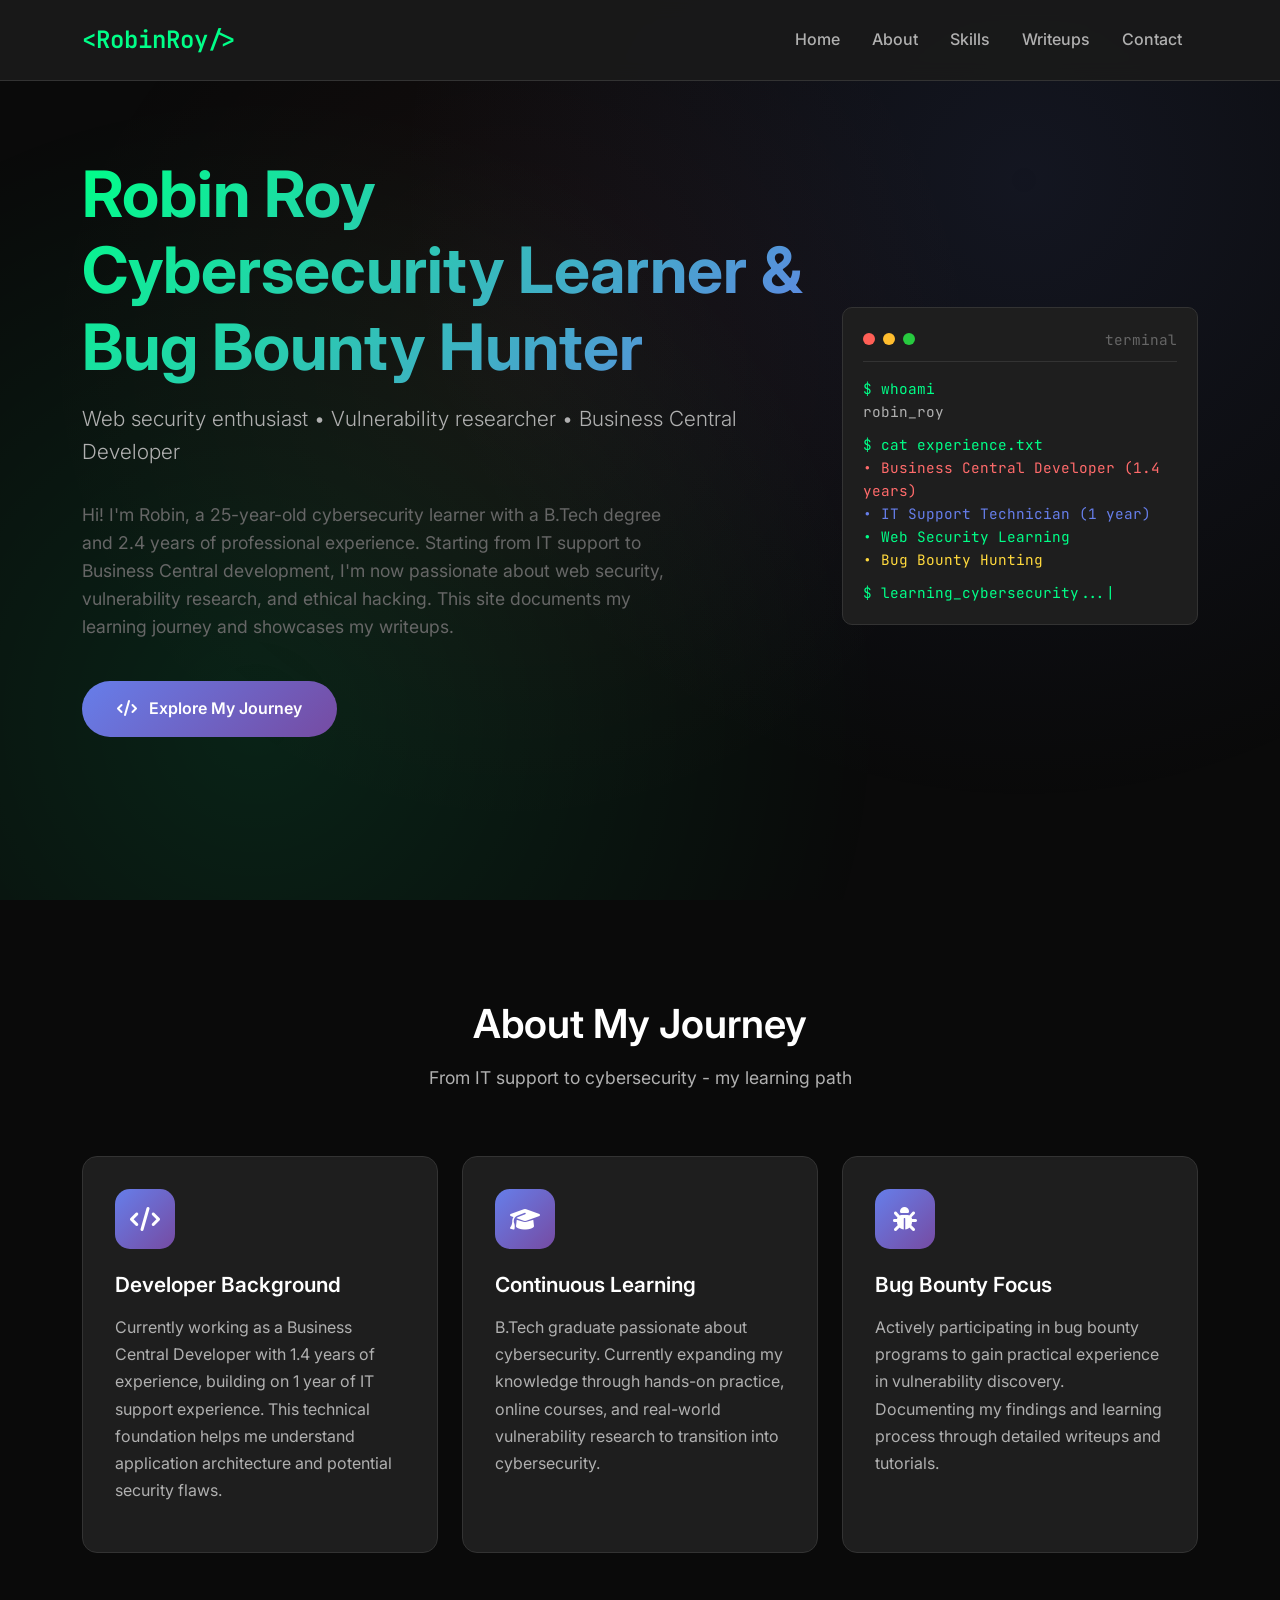
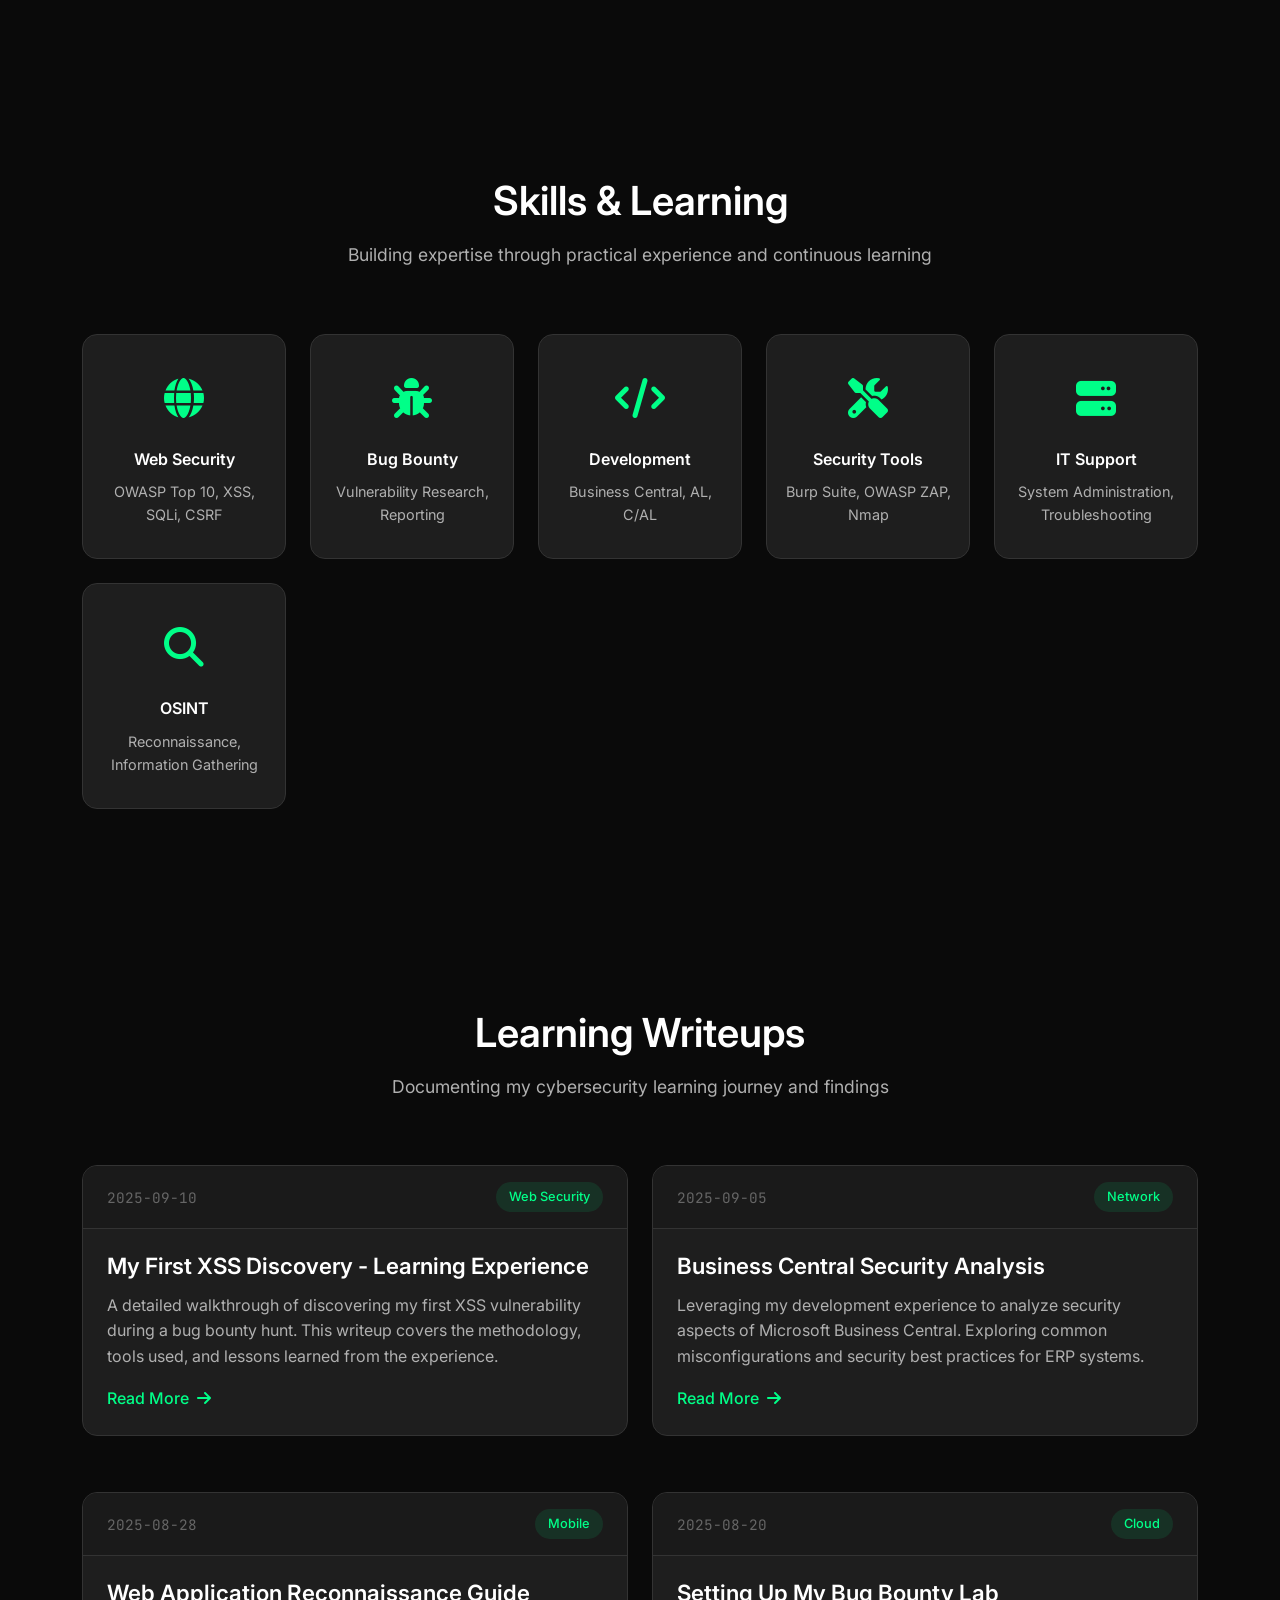
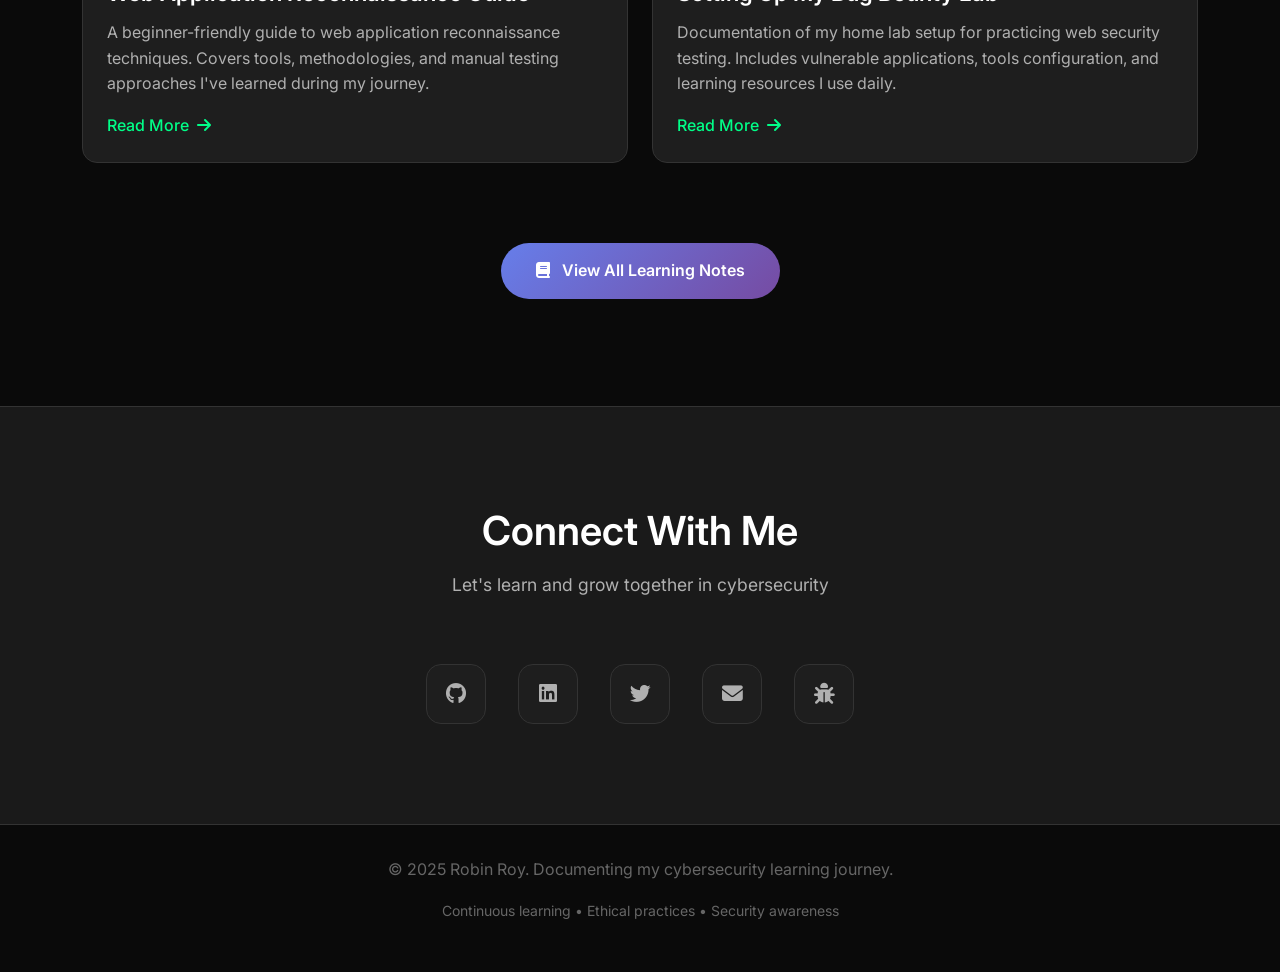
==== index.html @ 07fc2a4c "Initial Commit" ====
<!DOCTYPE html>
<html lang="en">
<head>
    <meta charset="UTF-8">
    <meta name="viewport" content="width=device-width, initial-scale=1.0">
    <title>CyberSec Portfolio - Ethical Hacker</title>
    <link href="https://cdnjs.cloudflare.com/ajax/libs/bootstrap/5.3.0/css/bootstrap.min.css" rel="stylesheet">
    <link href="https://cdnjs.cloudflare.com/ajax/libs/font-awesome/6.4.0/css/all.min.css" rel="stylesheet">
    <link href="https://fonts.googleapis.com/css2?family=JetBrains+Mono:wght@300;400;600&family=Inter:wght@300;400;500;600;700&display=swap" rel="stylesheet">
    
    <style>
        :root {
            --primary-bg: #0a0a0a;
            --secondary-bg: #1a1a1a;
            --card-bg: #1e1e1e;
            --accent-color: #00ff88;
            --accent-secondary: #ff6b6b;
            --text-primary: #ffffff;
            --text-secondary: #b0b0b0;
            --text-muted: #666666;
            --border-color: #333333;
            --gradient: linear-gradient(135deg, #667eea 0%, #764ba2 100%);
            --glow: 0 0 20px rgba(0, 255, 136, 0.3);
        }

        * {
            margin: 0;
            padding: 0;
            box-sizing: border-box;
        }

        body {
            font-family: 'Inter', sans-serif;
            background: var(--primary-bg);
            color: var(--text-primary);
            overflow-x: hidden;
            line-height: 1.6;
        }

        /* Animated background */
        .bg-pattern {
            position: fixed;
            top: 0;
            left: 0;
            width: 100%;
            height: 100%;
            background: 
                radial-gradient(circle at 20% 80%, rgba(0, 255, 136, 0.1) 0%, transparent 50%),
                radial-gradient(circle at 80% 20%, rgba(102, 126, 234, 0.1) 0%, transparent 50%),
                radial-gradient(circle at 40% 40%, rgba(255, 107, 107, 0.05) 0%, transparent 50%);
            z-index: -1;
        }

        /* Navigation */
        .navbar {
            background: rgba(26, 26, 26, 0.95);
            backdrop-filter: blur(10px);
            border-bottom: 1px solid var(--border-color);
            padding: 1rem 0;
            transition: all 0.3s ease;
        }

        .navbar.scrolled {
            background: rgba(10, 10, 10, 0.98);
            box-shadow: 0 2px 20px rgba(0, 0, 0, 0.3);
        }

        .navbar-brand {
            font-family: 'JetBrains Mono', monospace;
            font-weight: 600;
            font-size: 1.5rem;
            color: var(--accent-color) !important;
            text-decoration: none;
        }

        .nav-link {
            color: var(--text-secondary) !important;
            font-weight: 500;
            margin: 0 0.5rem;
            position: relative;
            transition: all 0.3s ease;
        }

        .nav-link:hover {
            color: var(--accent-color) !important;
        }

        .nav-link::after {
            content: '';
            position: absolute;
            bottom: -5px;
            left: 0;
            width: 0;
            height: 2px;
            background: var(--accent-color);
            transition: width 0.3s ease;
        }

        .nav-link:hover::after {
            width: 100%;
        }

        /* Hero Section */
        .hero {
            min-height: 100vh;
            display: flex;
            align-items: center;
            position: relative;
            overflow: hidden;
        }

        .hero-content {
            z-index: 2;
            max-width: 800px;
        }

        .hero h1 {
            font-size: clamp(2.5rem, 5vw, 4rem);
            font-weight: 700;
            margin-bottom: 1rem;
            background: linear-gradient(135deg, var(--accent-color), #667eea);
            -webkit-background-clip: text;
            -webkit-text-fill-color: transparent;
            background-clip: text;
            line-height: 1.2;
        }

        .hero .subtitle {
            font-size: 1.3rem;
            color: var(--text-secondary);
            margin-bottom: 2rem;
            font-weight: 300;
        }

        .hero .description {
            font-size: 1.1rem;
            color: var(--text-muted);
            margin-bottom: 2.5rem;
            max-width: 600px;
        }

        .cta-button {
            background: var(--gradient);
            border: none;
            padding: 15px 35px;
            border-radius: 50px;
            color: white;
            font-weight: 600;
            text-decoration: none;
            display: inline-block;
            transition: all 0.3s ease;
            position: relative;
            overflow: hidden;
        }

        .cta-button:hover {
            transform: translateY(-2px);
            box-shadow: var(--glow);
            color: white;
        }

        .cta-button::before {
            content: '';
            position: absolute;
            top: 0;
            left: -100%;
            width: 100%;
            height: 100%;
            background: linear-gradient(90deg, transparent, rgba(255,255,255,0.2), transparent);
            transition: left 0.5s ease;
        }

        .cta-button:hover::before {
            left: 100%;
        }

        /* Terminal Animation */
        .terminal {
            background: var(--card-bg);
            border: 1px solid var(--border-color);
            border-radius: 10px;
            padding: 20px;
            margin-top: 2rem;
            font-family: 'JetBrains Mono', monospace;
            position: relative;
            overflow: hidden;
        }

        .terminal-header {
            display: flex;
            align-items: center;
            margin-bottom: 15px;
            padding-bottom: 10px;
            border-bottom: 1px solid var(--border-color);
        }

        .terminal-dots {
            display: flex;
            gap: 8px;
        }

        .terminal-dot {
            width: 12px;
            height: 12px;
            border-radius: 50%;
        }

        .dot-red { background: #ff5f56; }
        .dot-yellow { background: #ffbd2e; }
        .dot-green { background: #27ca3f; }

        .terminal-title {
            margin-left: auto;
            color: var(--text-muted);
            font-size: 0.9rem;
        }

        .terminal-content {
            color: var(--accent-color);
            font-size: 0.9rem;
        }

        .typing-animation::after {
            content: '|';
            animation: blink 1s infinite;
        }

        @keyframes blink {
            0%, 50% { opacity: 1; }
            51%, 100% { opacity: 0; }
        }

        /* Sections */
        .section {
            padding: 100px 0;
            position: relative;
        }

        .section h2 {
            font-size: 2.5rem;
            font-weight: 600;
            margin-bottom: 1rem;
            text-align: center;
        }

        .section .subtitle {
            color: var(--text-secondary);
            text-align: center;
            margin-bottom: 4rem;
            font-size: 1.1rem;
        }

        /* Cards */
        .card {
            background: var(--card-bg);
            border: 1px solid var(--border-color);
            border-radius: 15px;
            padding: 2rem;
            height: 100%;
            transition: all 0.3s ease;
            position: relative;
            overflow: hidden;
        }

        .card::before {
            content: '';
            position: absolute;
            top: 0;
            left: 0;
            width: 100%;
            height: 2px;
            background: var(--gradient);
            transform: translateX(-100%);
            transition: transform 0.3s ease;
        }

        .card:hover::before {
            transform: translateX(0);
        }

        .card:hover {
            transform: translateY(-5px);
            border-color: rgba(0, 255, 136, 0.3);
            box-shadow: 0 10px 30px rgba(0, 0, 0, 0.3);
        }

        .card-icon {
            width: 60px;
            height: 60px;
            background: var(--gradient);
            border-radius: 15px;
            display: flex;
            align-items: center;
            justify-content: center;
            margin-bottom: 1.5rem;
            font-size: 1.5rem;
            color: white;
        }

        .card h3 {
            font-size: 1.3rem;
            font-weight: 600;
            margin-bottom: 1rem;
            color: var(--text-primary);
        }

        .card p {
            color: var(--text-secondary);
            line-height: 1.7;
        }

        /* Blog/Writeups Section */
        .writeup-card {
            background: var(--card-bg);
            border: 1px solid var(--border-color);
            border-radius: 15px;
            overflow: hidden;
            transition: all 0.3s ease;
            margin-bottom: 2rem;
        }

        .writeup-card:hover {
            transform: translateY(-3px);
            border-color: rgba(0, 255, 136, 0.3);
            box-shadow: 0 10px 25px rgba(0, 0, 0, 0.2);
        }

        .writeup-meta {
            background: var(--secondary-bg);
            padding: 1rem 1.5rem;
            border-bottom: 1px solid var(--border-color);
            display: flex;
            align-items: center;
            justify-content: space-between;
        }

        .writeup-date {
            color: var(--text-muted);
            font-size: 0.9rem;
            font-family: 'JetBrains Mono', monospace;
        }

        .writeup-category {
            background: rgba(0, 255, 136, 0.1);
            color: var(--accent-color);
            padding: 0.3rem 0.8rem;
            border-radius: 20px;
            font-size: 0.8rem;
            font-weight: 500;
        }

        .writeup-content {
            padding: 1.5rem;
        }

        .writeup-title {
            font-size: 1.4rem;
            font-weight: 600;
            margin-bottom: 0.8rem;
            color: var(--text-primary);
        }

        .writeup-excerpt {
            color: var(--text-secondary);
            line-height: 1.6;
            margin-bottom: 1rem;
        }

        .read-more {
            color: var(--accent-color);
            text-decoration: none;
            font-weight: 500;
            transition: all 0.3s ease;
        }

        .read-more:hover {
            color: var(--accent-color);
            text-shadow: 0 0 5px rgba(0, 255, 136, 0.5);
        }

        /* Skills Grid */
        .skills-grid {
            display: grid;
            grid-template-columns: repeat(auto-fit, minmax(200px, 1fr));
            gap: 1.5rem;
            margin-top: 3rem;
        }

        .skill-item {
            text-align: center;
            padding: 2rem 1rem;
            background: var(--card-bg);
            border: 1px solid var(--border-color);
            border-radius: 15px;
            transition: all 0.3s ease;
        }

        .skill-item:hover {
            border-color: rgba(0, 255, 136, 0.3);
            transform: translateY(-3px);
        }

        .skill-icon {
            font-size: 2.5rem;
            color: var(--accent-color);
            margin-bottom: 1rem;
        }

        .skill-name {
            font-weight: 600;
            margin-bottom: 0.5rem;
        }

        .skill-description {
            color: var(--text-secondary);
            font-size: 0.9rem;
        }

        /* Contact Section */
        .contact {
            background: var(--secondary-bg);
            border-top: 1px solid var(--border-color);
        }

        .social-links {
            display: flex;
            justify-content: center;
            gap: 2rem;
            margin-top: 2rem;
        }

        .social-link {
            width: 60px;
            height: 60px;
            background: var(--card-bg);
            border: 1px solid var(--border-color);
            border-radius: 15px;
            display: flex;
            align-items: center;
            justify-content: center;
            color: var(--text-secondary);
            text-decoration: none;
            transition: all 0.3s ease;
            font-size: 1.3rem;
        }

        .social-link:hover {
            color: var(--accent-color);
            border-color: rgba(0, 255, 136, 0.3);
            transform: translateY(-3px);
            box-shadow: var(--glow);
        }

        /* Footer */
        footer {
            background: var(--primary-bg);
            border-top: 1px solid var(--border-color);
            padding: 2rem 0;
            text-align: center;
            color: var(--text-muted);
        }

        /* Responsive Design */
        @media (max-width: 768px) {
            .hero h1 {
                font-size: 2.5rem;
            }
            
            .section {
                padding: 60px 0;
            }
            
            .social-links {
                gap: 1rem;
            }
            
            .skills-grid {
                grid-template-columns: repeat(auto-fit, minmax(150px, 1fr));
                gap: 1rem;
            }
        }

        /* Smooth scrolling */
        html {
            scroll-behavior: smooth;
        }

        /* Custom scrollbar */
        ::-webkit-scrollbar {
            width: 8px;
        }

        ::-webkit-scrollbar-track {
            background: var(--primary-bg);
        }

        ::-webkit-scrollbar-thumb {
            background: var(--accent-color);
            border-radius: 4px;
        }

        ::-webkit-scrollbar-thumb:hover {
            background: rgba(0, 255, 136, 0.8);
        }
    </style>
</head>
<body>
    <div class="bg-pattern"></div>
    
    <!-- Navigation -->
    <nav class="navbar navbar-expand-lg fixed-top">
        <div class="container">
            <a class="navbar-brand" href="#home">
                &lt;RobinRoy/&gt;
            </a>
            <button class="navbar-toggler" type="button" data-bs-toggle="collapse" data-bs-target="#navbarNav">
                <i class="fas fa-bars text-white"></i>
            </button>
            <div class="collapse navbar-collapse" id="navbarNav">
                <ul class="navbar-nav ms-auto">
                    <li class="nav-item">
                        <a class="nav-link" href="#home">Home</a>
                    </li>
                    <li class="nav-item">
                        <a class="nav-link" href="#about">About</a>
                    </li>
                    <li class="nav-item">
                        <a class="nav-link" href="#skills">Skills</a>
                    </li>
                    <li class="nav-item">
                        <a class="nav-link" href="#writeups">Writeups</a>
                    </li>
                    <li class="nav-item">
                        <a class="nav-link" href="#contact">Contact</a>
                    </li>
                </ul>
            </div>
        </div>
    </nav>

    <!-- Hero Section -->
    <section id="home" class="hero">
        <div class="container">
            <div class="row align-items-center">
                <div class="col-lg-8">
                    <div class="hero-content">
                        <h1>Robin Roy<br><span>Cybersecurity Learner & Bug Bounty Hunter</span></h1>
                        <p class="subtitle">Web security enthusiast • Vulnerability researcher • Business Central Developer</p>
                        <p class="description">
                            Hi! I'm Robin, a 25-year-old cybersecurity learner with a B.Tech degree and 2.4 years of professional experience. 
                            Starting from IT support to Business Central development, I'm now passionate about web security, 
                            vulnerability research, and ethical hacking. This site documents my learning journey and showcases my writeups.
                        </p>
                        <a href="#writeups" class="cta-button">
                            <i class="fas fa-code me-2"></i>
                            Explore My Journey
                        </a>
                    </div>
                </div>
                <div class="col-lg-4">
                    <div class="terminal">
                        <div class="terminal-header">
                            <div class="terminal-dots">
                                <div class="terminal-dot dot-red"></div>
                                <div class="terminal-dot dot-yellow"></div>
                                <div class="terminal-dot dot-green"></div>
                            </div>
                            <div class="terminal-title">terminal</div>
                        </div>
                        <div class="terminal-content">
                            <div>$ whoami</div>
                            <div style="color: #b0b0b0;">robin_roy</div>
                            <div style="margin-top: 10px;">$ cat experience.txt</div>
                            <div style="color: #ff6b6b;">• Business Central Developer (1.4 years)</div>
                            <div style="color: #667eea;">• IT Support Technician (1 year)</div>
                            <div style="color: #00ff88;">• Web Security Learning</div>
                            <div style="color: #ffd93d;">• Bug Bounty Hunting</div>
                            <div style="margin-top: 10px;" class="typing-animation">$ learning_cybersecurity...</div>
                        </div>
                    </div>
                </div>
            </div>
        </div>
    </section>

    <!-- About Section -->
    <section id="about" class="section">
        <div class="container">
            <h2>About My Journey</h2>
            <p class="subtitle">From IT support to cybersecurity - my learning path</p>
            <div class="row">
                <div class="col-lg-4 mb-4">
                    <div class="card">
                        <div class="card-icon">
                            <i class="fas fa-code"></i>
                        </div>
                        <h3>Developer Background</h3>
                        <p>Currently working as a Business Central Developer with 1.4 years of experience, building on 1 year of IT support experience. This technical foundation helps me understand application architecture and potential security flaws.</p>
                    </div>
                </div>
                <div class="col-lg-4 mb-4">
                    <div class="card">
                        <div class="card-icon">
                            <i class="fas fa-graduation-cap"></i>
                        </div>
                        <h3>Continuous Learning</h3>
                        <p>B.Tech graduate passionate about cybersecurity. Currently expanding my knowledge through hands-on practice, online courses, and real-world vulnerability research to transition into cybersecurity.</p>
                    </div>
                </div>
                <div class="col-lg-4 mb-4">
                    <div class="card">
                        <div class="card-icon">
                            <i class="fas fa-bug"></i>
                        </div>
                        <h3>Bug Bounty Focus</h3>
                        <p>Actively participating in bug bounty programs to gain practical experience in vulnerability discovery. Documenting my findings and learning process through detailed writeups and tutorials.</p>
                    </div>
                </div>
            </div>
        </div>
    </section>

    <!-- Skills Section -->
    <section id="skills" class="section">
        <div class="container">
            <h2>Skills & Learning</h2>
            <p class="subtitle">Building expertise through practical experience and continuous learning</p>
            <div class="skills-grid">
                <div class="skill-item">
                    <div class="skill-icon">
                        <i class="fas fa-globe"></i>
                    </div>
                    <div class="skill-name">Web Security</div>
                    <div class="skill-description">OWASP Top 10, XSS, SQLi, CSRF</div>
                </div>
                <div class="skill-item">
                    <div class="skill-icon">
                        <i class="fas fa-bug"></i>
                    </div>
                    <div class="skill-name">Bug Bounty</div>
                    <div class="skill-description">Vulnerability Research, Reporting</div>
                </div>
                <div class="skill-item">
                    <div class="skill-icon">
                        <i class="fas fa-code"></i>
                    </div>
                    <div class="skill-name">Development</div>
                    <div class="skill-description">Business Central, AL, C/AL</div>
                </div>
                <div class="skill-item">
                    <div class="skill-icon">
                        <i class="fas fa-tools"></i>
                    </div>
                    <div class="skill-name">Security Tools</div>
                    <div class="skill-description">Burp Suite, OWASP ZAP, Nmap</div>
                </div>
                <div class="skill-item">
                    <div class="skill-icon">
                        <i class="fas fa-server"></i>
                    </div>
                    <div class="skill-name">IT Support</div>
                    <div class="skill-description">System Administration, Troubleshooting</div>
                </div>
                <div class="skill-item">
                    <div class="skill-icon">
                        <i class="fas fa-search"></i>
                    </div>
                    <div class="skill-name">OSINT</div>
                    <div class="skill-description">Reconnaissance, Information Gathering</div>
                </div>
            </div>
        </div>
    </section>

    <!-- Writeups Section -->
    <section id="writeups" class="section">
        <div class="container">
            <h2>Learning Writeups</h2>
            <p class="subtitle">Documenting my cybersecurity learning journey and findings</p>
            <div class="row">
                <div class="col-lg-6 mb-4">
                    <div class="writeup-card">
                        <div class="writeup-meta">
                            <span class="writeup-date">2025-09-10</span>
                            <span class="writeup-category">Web Security</span>
                        </div>
                        <div class="writeup-content">
                            <h3 class="writeup-title">My First XSS Discovery - Learning Experience</h3>
                            <p class="writeup-excerpt">
                                A detailed walkthrough of discovering my first XSS vulnerability during a bug bounty hunt. 
                                This writeup covers the methodology, tools used, and lessons learned from the experience.
                            </p>
                            <a href="#" class="read-more">
                                Read More <i class="fas fa-arrow-right ms-1"></i>
                            </a>
                        </div>
                    </div>
                </div>
                <div class="col-lg-6 mb-4">
                    <div class="writeup-card">
                        <div class="writeup-meta">
                            <span class="writeup-date">2025-09-05</span>
                            <span class="writeup-category">Network</span>
                        </div>
                        <div class="writeup-content">
                            <h3 class="writeup-title">Business Central Security Analysis</h3>
                            <p class="writeup-excerpt">
                                Leveraging my development experience to analyze security aspects of Microsoft Business Central. 
                                Exploring common misconfigurations and security best practices for ERP systems.
                            </p>
                            <a href="#" class="read-more">
                                Read More <i class="fas fa-arrow-right ms-1"></i>
                            </a>
                        </div>
                    </div>
                </div>
                <div class="col-lg-6 mb-4">
                    <div class="writeup-card">
                        <div class="writeup-meta">
                            <span class="writeup-date">2025-08-28</span>
                            <span class="writeup-category">Mobile</span>
                        </div>
                        <div class="writeup-content">
                            <h3 class="writeup-title">Web Application Reconnaissance Guide</h3>
                            <p class="writeup-excerpt">
                                A beginner-friendly guide to web application reconnaissance techniques. 
                                Covers tools, methodologies, and manual testing approaches I've learned during my journey.
                            </p>
                            <a href="#" class="read-more">
                                Read More <i class="fas fa-arrow-right ms-1"></i>
                            </a>
                        </div>
                    </div>
                </div>
                <div class="col-lg-6 mb-4">
                    <div class="writeup-card">
                        <div class="writeup-meta">
                            <span class="writeup-date">2025-08-20</span>
                            <span class="writeup-category">Cloud</span>
                        </div>
                        <div class="writeup-content">
                            <h3 class="writeup-title">Setting Up My Bug Bounty Lab</h3>
                            <p class="writeup-excerpt">
                                Documentation of my home lab setup for practicing web security testing. 
                                Includes vulnerable applications, tools configuration, and learning resources I use daily.
                            </p>
                            <a href="#" class="read-more">
                                Read More <i class="fas fa-arrow-right ms-1"></i>
                            </a>
                        </div>
                    </div>
                </div>
            </div>
            <div class="text-center mt-4">
                <a href="#" class="cta-button">
                    <i class="fas fa-book me-2"></i>
                    View All Learning Notes
                </a>
            </div>
        </div>
    </section>

    <!-- Contact Section -->
    <section id="contact" class="section contact">
        <div class="container">
            <h2>Connect With Me</h2>
            <p class="subtitle">Let's learn and grow together in cybersecurity</p>
            <div class="social-links">
                <a href="#" class="social-link" title="GitHub">
                    <i class="fab fa-github"></i>
                </a>
                <a href="#" class="social-link" title="LinkedIn">
                    <i class="fab fa-linkedin"></i>
                </a>
                <a href="#" class="social-link" title="Twitter">
                    <i class="fab fa-twitter"></i>
                </a>
                <a href="#" class="social-link" title="Email">
                    <i class="fas fa-envelope"></i>
                </a>
                <a href="#" class="social-link" title="HackerOne">
                    <i class="fas fa-bug"></i>
                </a>
            </div>
        </div>
    </section>

    <!-- Footer -->
    <footer>
        <div class="container">
            <p>&copy; 2025 Robin Roy. Documenting my cybersecurity learning journey.</p>
            <p class="mt-2">
                <small>Continuous learning • Ethical practices • Security awareness</small>
            </p>
        </div>
    </footer>

    <script src="https://cdnjs.cloudflare.com/ajax/libs/bootstrap/5.3.0/js/bootstrap.bundle.min.js"></script>
    <script>
        // Navbar scroll effect
        window.addEventListener('scroll', () => {
            const navbar = document.querySelector('.navbar');
            if (window.scrollY > 50) {
                navbar.classList.add('scrolled');
            } else {
                navbar.classList.remove('scrolled');
            }
        });

        // Terminal typing animation
        const terminalText = document.querySelector('.typing-animation');
        const commands = [
            '$ nmap -sC -sV target.com',
            '$ burpsuite --target webapp',
            '$ gobuster dir -u target.com',
            '$ sqlmap --batch --dbs',
            '$ learning_cybersecurity...'
        ];
        let currentCommand = 0;

        function typeCommand() {
            const command = commands[currentCommand];
            terminalText.textContent = '';
            
            let i = 0;
            const typeInterval = setInterval(() => {
                terminalText.textContent = command.substring(0, i + 1);
                i++;
                
                if (i >= command.length) {
                    clearInterval(typeInterval);
                    setTimeout(() => {
                        currentCommand = (currentCommand + 1) % commands.length;
                        typeCommand();
                    }, 2000);
                }
            }, 100);
        }

        // Start typing animation
        setTimeout(typeCommand, 1000);

        // Smooth scrolling for navigation links
        document.querySelectorAll('a[href^="#"]').forEach(anchor => {
            anchor.addEventListener('click', function (e) {
                e.preventDefault();
                const target = document.querySelector(this.getAttribute('href'));
                if (target) {
                    target.scrollIntoView({
                        behavior: 'smooth',
                        block: 'start'
                    });
                }
            });
        });

        // Add hover effects to cards
        document.querySelectorAll('.card').forEach(card => {
            card.addEventListener('mouseenter',
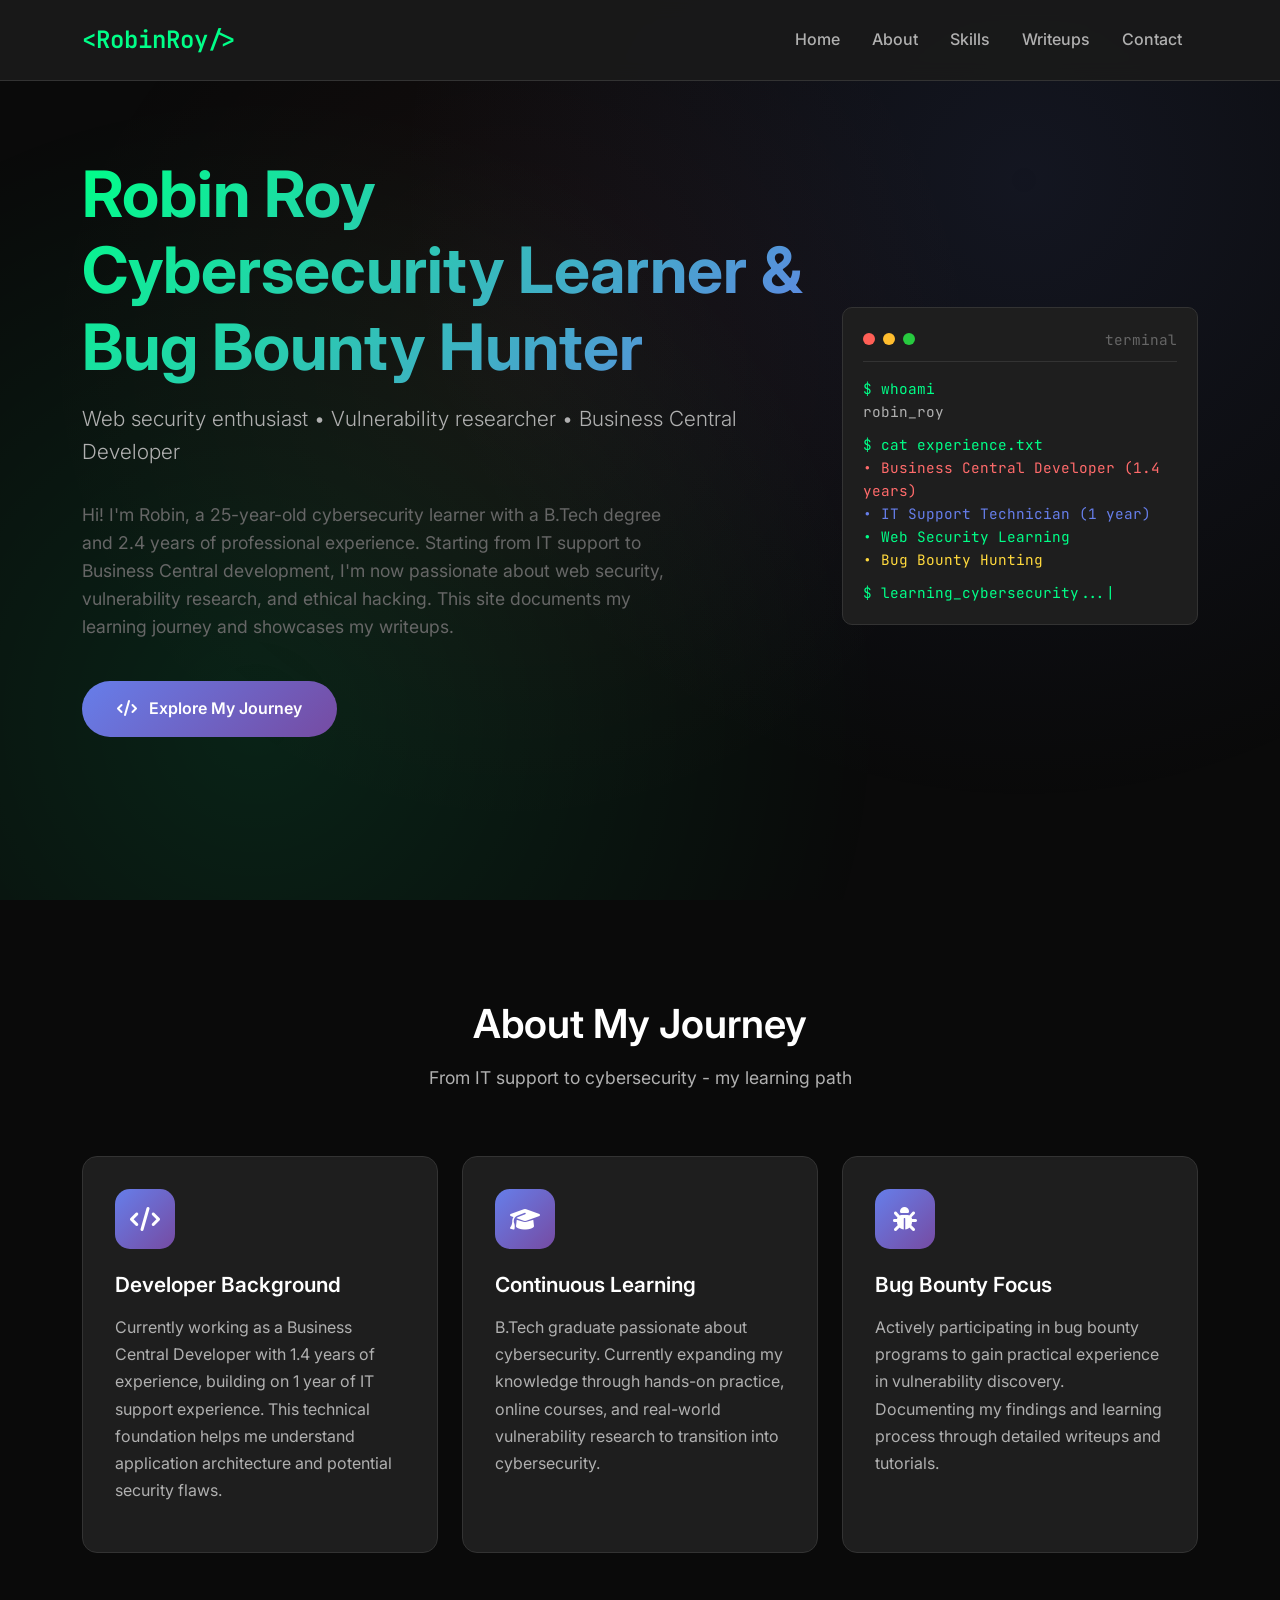
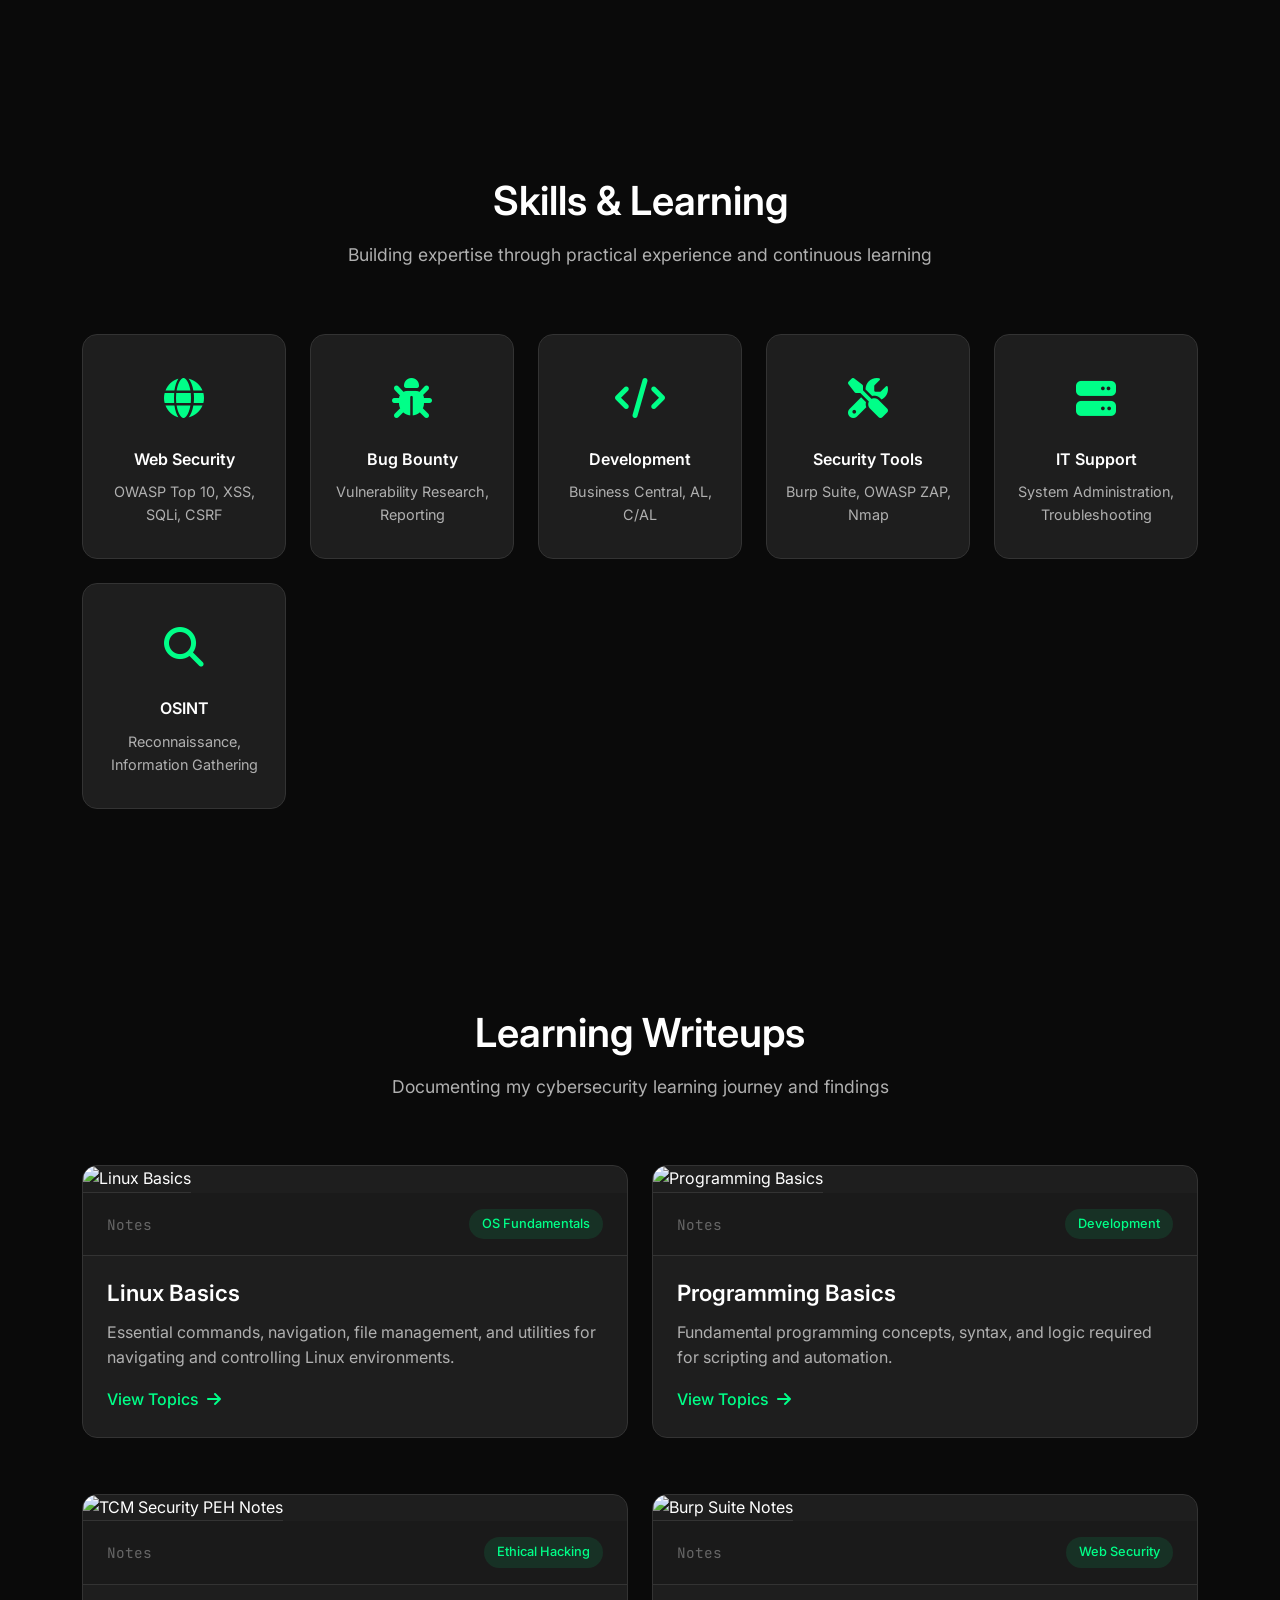
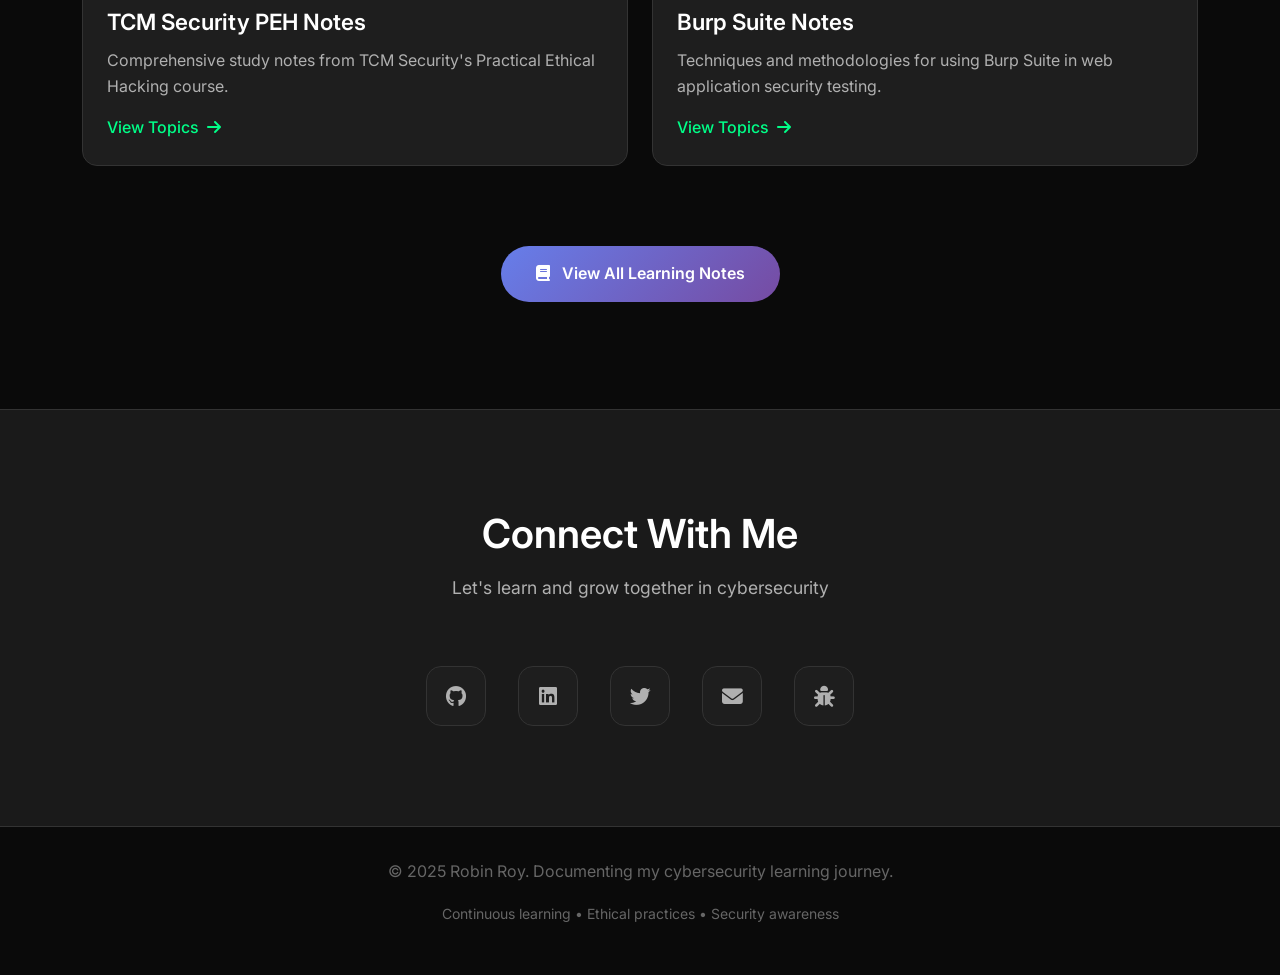
==== commit 9902ac59: "v1 update - linux basics" ====
--- a/index.html
+++ b/index.html
@@ -680,72 +680,75 @@
             <div class="row">
                 <div class="col-lg-6 mb-4">
                     <div class="writeup-card">
+                        <img src="https://images.unsplash.com/photo-1629654297299-c8506221ca97?q=80&w=800&auto=format&fit=crop" style="width: 100%; height: 200px; object-fit: cover; border-bottom: 1px solid var(--border-color);" alt="Linux Basics">
                         <div class="writeup-meta">
-                            <span class="writeup-date">2025-09-10</span>
-                            <span class="writeup-category">Web Security</span>
+                            <span class="writeup-date">Notes</span>
+                            <span class="writeup-category">OS Fundamentals</span>
                         </div>
                         <div class="writeup-content">
-                            <h3 class="writeup-title">My First XSS Discovery - Learning Experience</h3>
+                            <h3 class="writeup-title">Linux Basics</h3>
                             <p class="writeup-excerpt">
-                                A detailed walkthrough of discovering my first XSS vulnerability during a bug bounty hunt. 
-                                This writeup covers the methodology, tools used, and lessons learned from the experience.
+                                Essential commands, navigation, file management, and utilities for navigating and controlling Linux environments.
+                            </p>
+                            <a href="linux-basics.html" class="read-more">
+                                View Topics <i class="fas fa-arrow-right ms-1"></i>
+                            </a>
+                        </div>
+                    </div>
+                </div>
+                
+                <div class="col-lg-6 mb-4">
+                    <div class="writeup-card">
+                        <img src="https://images.unsplash.com/photo-1555066931-4365d14bab8c?q=80&w=800&auto=format&fit=crop" style="width: 100%; height: 200px; object-fit: cover; border-bottom: 1px solid var(--border-color);" alt="Programming Basics">
+                        <div class="writeup-meta">
+                            <span class="writeup-date">Notes</span>
+                            <span class="writeup-category">Development</span>
+                        </div>
+                        <div class="writeup-content">
+                            <h3 class="writeup-title">Programming Basics</h3>
+                            <p class="writeup-excerpt">
+                                Fundamental programming concepts, syntax, and logic required for scripting and automation.
                             </p>
                             <a href="#" class="read-more">
-                                Read More <i class="fas fa-arrow-right ms-1"></i>
+                                View Topics <i class="fas fa-arrow-right ms-1"></i>
                             </a>
                         </div>
                     </div>
                 </div>
+
                 <div class="col-lg-6 mb-4">
                     <div class="writeup-card">
+                        <img src="https://images.unsplash.com/photo-1526374965328-7f61d4dc18c5?q=80&w=800&auto=format&fit=crop" style="width: 100%; height: 200px; object-fit: cover; border-bottom: 1px solid var(--border-color);" alt="TCM Security PEH Notes">
                         <div class="writeup-meta">
-                            <span class="writeup-date">2025-09-05</span>
-                            <span class="writeup-category">Network</span>
+                            <span class="writeup-date">Notes</span>
+                            <span class="writeup-category">Ethical Hacking</span>
                         </div>
                         <div class="writeup-content">
-                            <h3 class="writeup-title">Business Central Security Analysis</h3>
+                            <h3 class="writeup-title">TCM Security PEH Notes</h3>
                             <p class="writeup-excerpt">
-                                Leveraging my development experience to analyze security aspects of Microsoft Business Central. 
-                                Exploring common misconfigurations and security best practices for ERP systems.
+                                Comprehensive study notes from TCM Security's Practical Ethical Hacking course.
                             </p>
                             <a href="#" class="read-more">
-                                Read More <i class="fas fa-arrow-right ms-1"></i>
+                                View Topics <i class="fas fa-arrow-right ms-1"></i>
                             </a>
                         </div>
                     </div>
                 </div>
+
                 <div class="col-lg-6 mb-4">
                     <div class="writeup-card">
+                        <img src="https://images.unsplash.com/photo-1563206767-5b18f218e8de?q=80&w=800&auto=format&fit=crop" style="width: 100%; height: 200px; object-fit: cover; border-bottom: 1px solid var(--border-color);" alt="Burp Suite Notes">
                         <div class="writeup-meta">
-                            <span class="writeup-date">2025-08-28</span>
-                            <span class="writeup-category">Mobile</span>
+                            <span class="writeup-date">Notes</span>
+                            <span class="writeup-category">Web Security</span>
                         </div>
                         <div class="writeup-content">
-                            <h3 class="writeup-title">Web Application Reconnaissance Guide</h3>
+                            <h3 class="writeup-title">Burp Suite Notes</h3>
                             <p class="writeup-excerpt">
-                                A beginner-friendly guide to web application reconnaissance techniques. 
-                                Covers tools, methodologies, and manual testing approaches I've learned during my journey.
+                                Techniques and methodologies for using Burp Suite in web application security testing.
                             </p>
                             <a href="#" class="read-more">
-                                Read More <i class="fas fa-arrow-right ms-1"></i>
-                            </a>
-                        </div>
-                    </div>
-                </div>
-                <div class="col-lg-6 mb-4">
-                    <div class="writeup-card">
-                        <div class="writeup-meta">
-                            <span class="writeup-date">2025-08-20</span>
-                            <span class="writeup-category">Cloud</span>
-                        </div>
-                        <div class="writeup-content">
-                            <h3 class="writeup-title">Setting Up My Bug Bounty Lab</h3>
-                            <p class="writeup-excerpt">
-                                Documentation of my home lab setup for practicing web security testing. 
-                                Includes vulnerable applications, tools configuration, and learning resources I use daily.
-                            </p>
-                            <a href="#" class="read-more">
-                                Read More <i class="fas fa-arrow-right ms-1"></i>
+                                View Topics <i class="fas fa-arrow-right ms-1"></i>
                             </a>
                         </div>
                     </div>
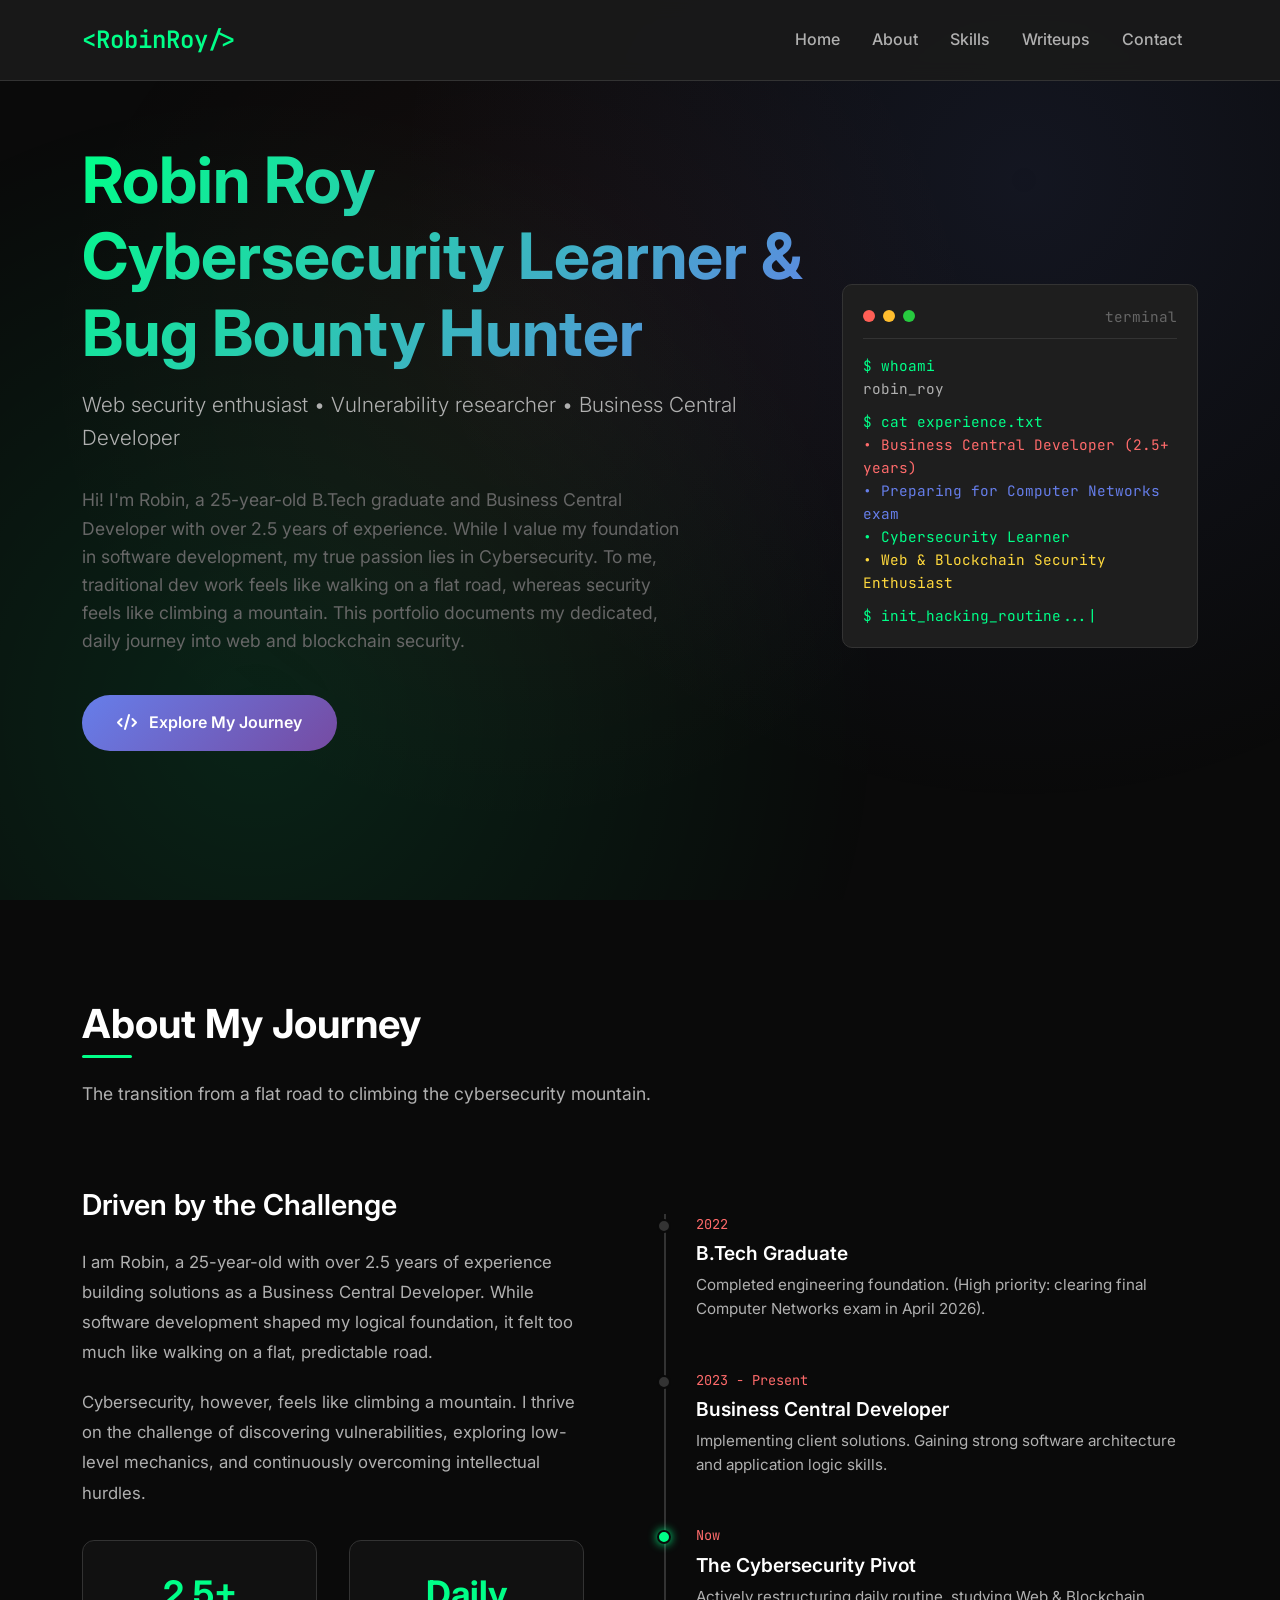
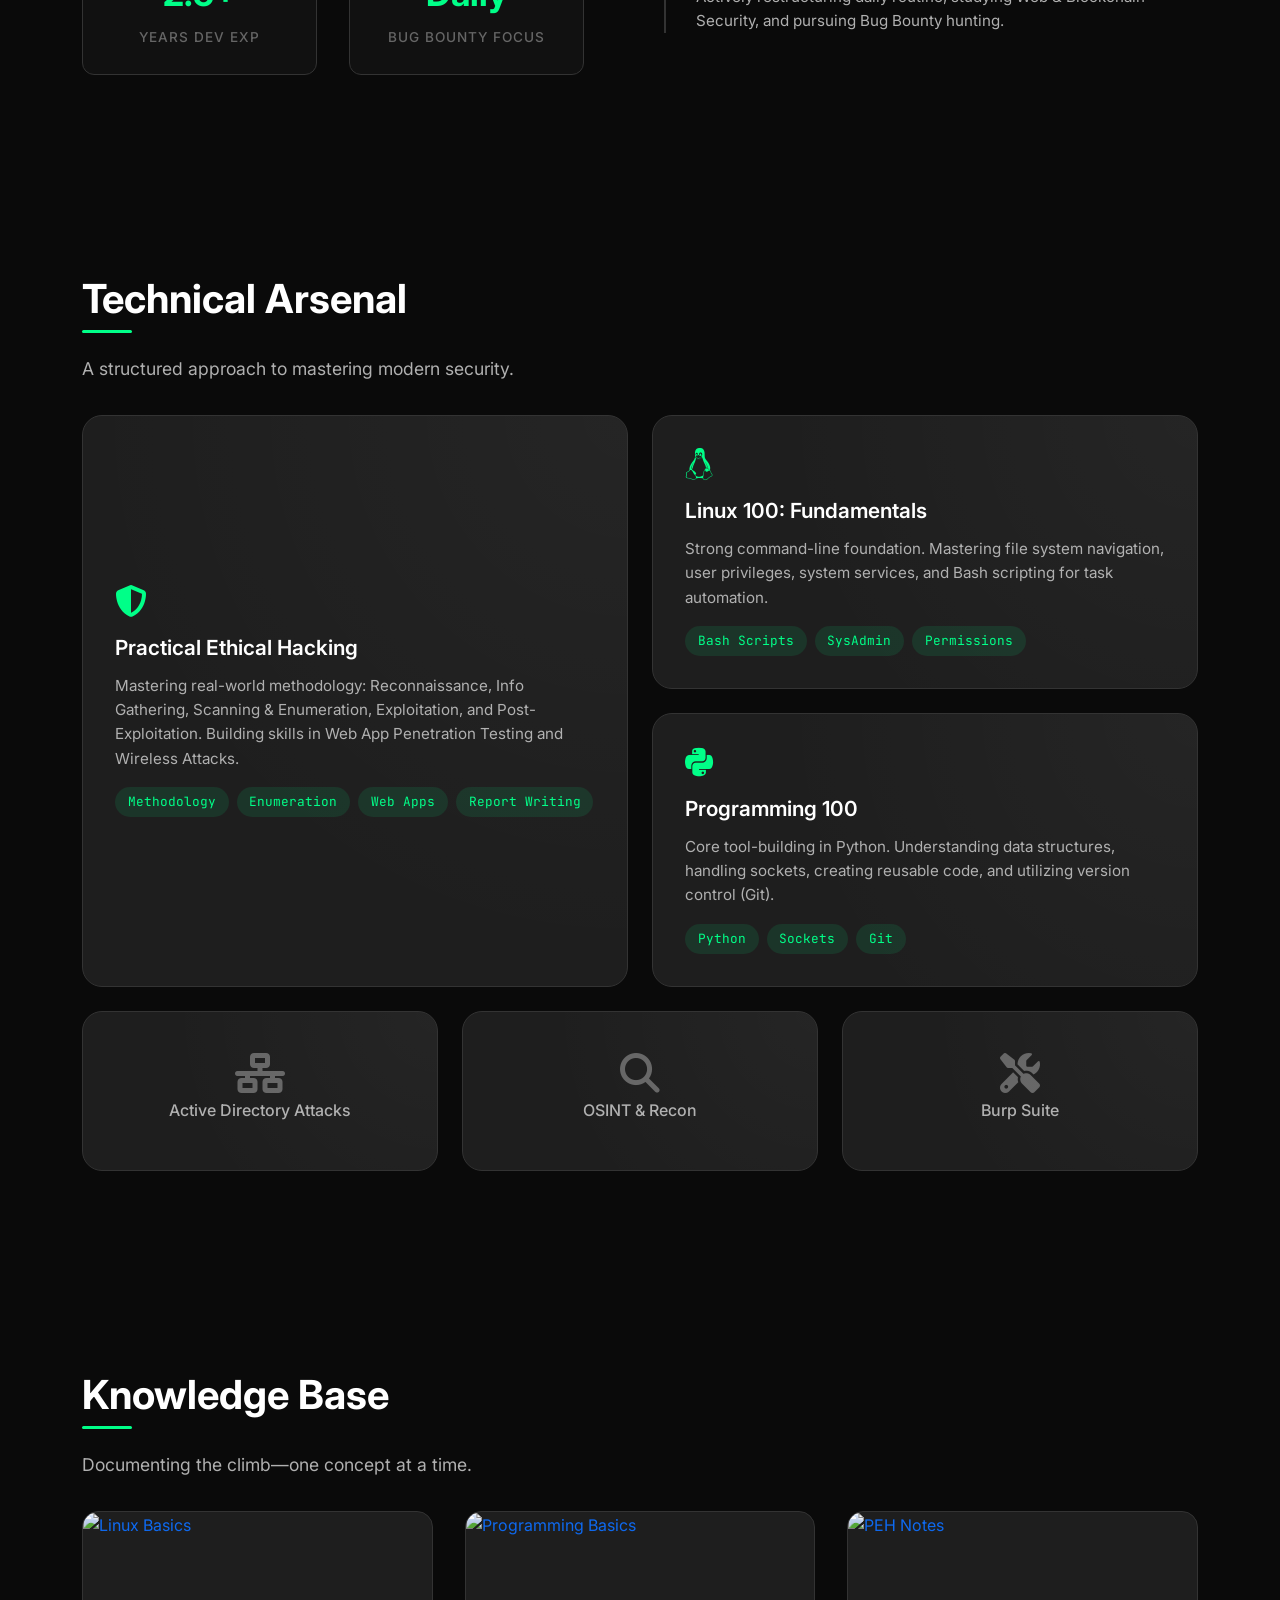
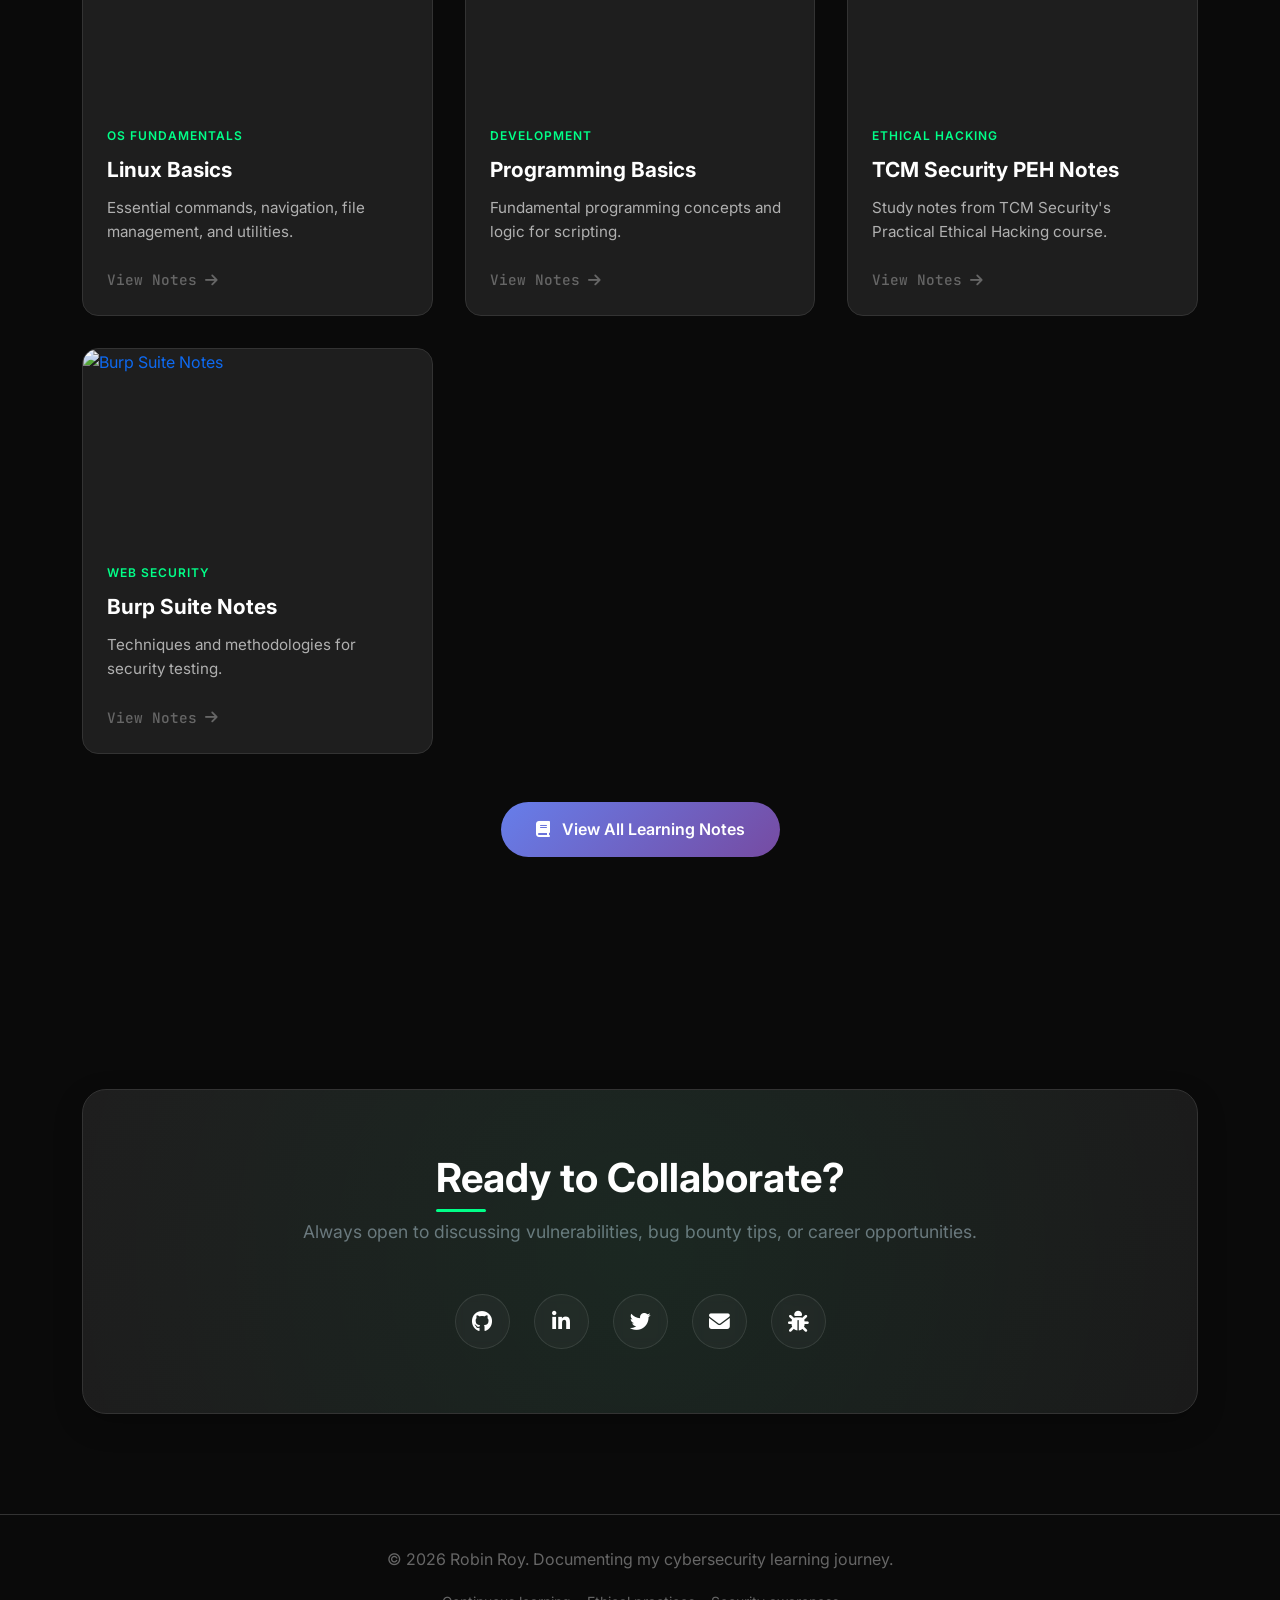
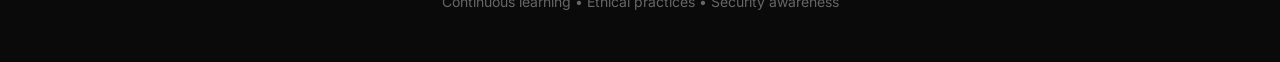
==== commit 801e071f: "v2 Fix" ====
--- a/index.html
+++ b/index.html
@@ -7,7 +7,7 @@
     <link href="https://cdnjs.cloudflare.com/ajax/libs/bootstrap/5.3.0/css/bootstrap.min.css" rel="stylesheet">
     <link href="https://cdnjs.cloudflare.com/ajax/libs/font-awesome/6.4.0/css/all.min.css" rel="stylesheet">
     <link href="https://fonts.googleapis.com/css2?family=JetBrains+Mono:wght@300;400;600&family=Inter:wght@300;400;500;600;700&display=swap" rel="stylesheet">
-    
+
     <style>
         :root {
             --primary-bg: #0a0a0a;
@@ -44,7 +44,7 @@
             left: 0;
             width: 100%;
             height: 100%;
-            background: 
+            background:
                 radial-gradient(circle at 20% 80%, rgba(0, 255, 136, 0.1) 0%, transparent 50%),
                 radial-gradient(circle at 80% 20%, rgba(102, 126, 234, 0.1) 0%, transparent 50%),
                 radial-gradient(circle at 40% 40%, rgba(255, 107, 107, 0.05) 0%, transparent 50%);
@@ -230,225 +230,413 @@
             51%, 100% { opacity: 0; }
         }
 
-        /* Sections */
+        /* Sections Shared */
         .section {
             padding: 100px 0;
             position: relative;
         }
 
-        .section h2 {
+        .section-title {
             font-size: 2.5rem;
+            font-weight: 700;
+            margin-bottom: 0.5rem;
+            text-align: left;
+            position: relative;
+            display: inline-block;
+        }
+
+        .section-title::after {
+            content: '';
+            position: absolute;
+            left: 0;
+            bottom: -10px;
+            width: 50px;
+            height: 3px;
+            background: var(--accent-color);
+            border-radius: 2px;
+        }
+
+        .section .subtitle {
+            text-align: left;
+            color: var(--text-secondary);
+            font-size: 1.1rem;
+            margin-top: 1.5rem;
+            margin-bottom: 2rem;
+            max-width: 600px;
+        }
+
+        /* About Section (Timeline & Narrative) */
+        .about-narrative {
+            padding-right: 2rem;
+        }
+
+        .narrative-heading {
+            font-size: 1.8rem;
+            color: var(--text-primary);
+            margin-bottom: 1.5rem;
             font-weight: 600;
-            margin-bottom: 1rem;
+        }
+
+        .about-narrative p {
+            color: var(--text-secondary);
+            font-size: 1.05rem;
+            line-height: 1.8;
+            margin-bottom: 1.2rem;
+        }
+
+        .stats-row {
+            display: flex;
+            gap: 2rem;
+            margin-top: 2rem;
+        }
+
+        .stat-box {
+            background: rgba(255,255,255,0.03);
+            border: 1px solid var(--border-color);
+            padding: 1.5rem;
+            border-radius: 12px;
             text-align: center;
-        }
-
-        .section .subtitle {
+            flex: 1;
+            transition: transform 0.3s;
+        }
+
+        .stat-box:hover {
+            transform: translateY(-5px);
+            border-color: rgba(0, 255, 136, 0.3);
+        }
+
+        .stat-number {
+            display: block;
+            font-size: 2.2rem;
+            font-weight: 700;
+            color: var(--accent-color);
+            margin-bottom: 0.2rem;
+        }
+
+        .stat-label {
+            font-size: 0.85rem;
+            color: var(--text-muted);
+            text-transform: uppercase;
+            letter-spacing: 1px;
+            font-weight: 500;
+        }
+
+        .timeline-container {
+            position: relative;
+            padding-left: 2rem;
+        }
+
+        .timeline-container::before {
+            content: '';
+            position: absolute;
+            left: 0;
+            top: 0;
+            height: 100%;
+            width: 2px;
+            background: var(--border-color);
+        }
+
+        .timeline-item {
+            position: relative;
+            margin-bottom: 3rem;
+        }
+
+        .timeline-item:last-child {
+            margin-bottom: 0;
+        }
+
+        .timeline-dot {
+            position: absolute;
+            left: -39px;
+            top: 5px;
+            width: 14px;
+            height: 14px;
+            border-radius: 50%;
+            background: var(--border-color);
+            border: 2px solid var(--primary-bg);
+            transition: all 0.3s;
+        }
+
+        .timeline-item:hover .timeline-dot,
+        .timeline-item.active .timeline-dot {
+            background: var(--accent-color);
+            box-shadow: 0 0 10px var(--accent-color);
+        }
+
+        .timeline-date {
+            font-family: 'JetBrains Mono', monospace;
+            font-size: 0.85rem;
+            color: var(--accent-secondary);
+            margin-bottom: 0.4rem;
+        }
+
+        .timeline-item h4 {
+            font-size: 1.2rem;
+            color: var(--text-primary);
+            font-weight: 600;
+            margin-bottom: 0.5rem;
+        }
+
+        .timeline-item p {
             color: var(--text-secondary);
-            text-align: center;
-            margin-bottom: 4rem;
-            font-size: 1.1rem;
-        }
-
-        /* Cards */
-        .card {
+            font-size: 0.95rem;
+            line-height: 1.6;
+        }
+
+        /* Bento Box Grid (Skills) */
+        .bento-layout {
+            display: grid;
+            grid-template-columns: repeat(6, 1fr);
+            grid-auto-rows: minmax(160px, auto);
+            gap: 1.5rem;
+        }
+
+        .bento-box {
             background: var(--card-bg);
             border: 1px solid var(--border-color);
-            border-radius: 15px;
+            border-radius: 20px;
             padding: 2rem;
-            height: 100%;
             transition: all 0.3s ease;
             position: relative;
             overflow: hidden;
-        }
-
-        .card::before {
+            display: flex;
+            flex-direction: column;
+            justify-content: center;
+        }
+
+        .bento-box::before {
             content: '';
             position: absolute;
-            top: 0;
-            left: 0;
-            width: 100%;
-            height: 2px;
-            background: var(--gradient);
-            transform: translateX(-100%);
-            transition: transform 0.3s ease;
-        }
-
-        .card:hover::before {
-            transform: translateX(0);
-        }
-
-        .card:hover {
+            top: 0; left: 0; right: 0; bottom: 0;
+            background: radial-gradient(circle at top right, rgba(255,255,255,0.03), transparent 70%);
+            pointer-events: none;
+        }
+
+        .bento-box:hover {
             transform: translateY(-5px);
-            border-color: rgba(0, 255, 136, 0.3);
-            box-shadow: 0 10px 30px rgba(0, 0, 0, 0.3);
-        }
-
-        .card-icon {
-            width: 60px;
-            height: 60px;
-            background: var(--gradient);
-            border-radius: 15px;
-            display: flex;
+            border-color: rgba(0, 255, 136, 0.4);
+            box-shadow: 0 15px 35px rgba(0,0,0,0.2);
+        }
+
+        .bento-large {
+            grid-column: span 3;
+            grid-row: span 2;
+        }
+
+        .bento-medium {
+            grid-column: span 3;
+            grid-row: span 1;
+        }
+
+        .bento-small {
+            grid-column: span 2;
+            grid-row: span 1;
+            padding: 1.5rem;
             align-items: center;
-            justify-content: center;
-            margin-bottom: 1.5rem;
-            font-size: 1.5rem;
-            color: white;
-        }
-
-        .card h3 {
+            text-align: center;
+        }
+
+        .bento-icon {
+            font-size: 2rem;
+            color: var(--accent-color);
+            margin-bottom: 1.2rem;
+            display: inline-block;
+        }
+
+        .bento-icon-lg {
+            font-size: 2.5rem;
+            color: var(--text-muted);
+            transition: color 0.3s;
+        }
+
+        .bento-box:hover .bento-icon-lg {
+            color: var(--accent-secondary);
+        }
+
+        .bento-content h3 {
             font-size: 1.3rem;
             font-weight: 600;
-            margin-bottom: 1rem;
-            color: var(--text-primary);
-        }
-
-        .card p {
+            margin-bottom: 0.8rem;
+        }
+
+        .bento-small .bento-content h4 {
+            font-size: 1rem;
+            font-weight: 500;
             color: var(--text-secondary);
-            line-height: 1.7;
-        }
-
-        /* Blog/Writeups Section */
-        .writeup-card {
-            background: var(--card-bg);
-            border: 1px solid var(--border-color);
-            border-radius: 15px;
-            overflow: hidden;
-            transition: all 0.3s ease;
-            margin-bottom: 2rem;
-        }
-
-        .writeup-card:hover {
-            transform: translateY(-3px);
-            border-color: rgba(0, 255, 136, 0.3);
-            box-shadow: 0 10px 25px rgba(0, 0, 0, 0.2);
-        }
-
-        .writeup-meta {
-            background: var(--secondary-bg);
-            padding: 1rem 1.5rem;
-            border-bottom: 1px solid var(--border-color);
+        }
+
+        .bento-content p {
+            color: var(--text-secondary);
+            font-size: 0.95rem;
+            line-height: 1.6;
+            margin-bottom: 0;
+        }
+
+        .bento-tags {
             display: flex;
-            align-items: center;
-            justify-content: space-between;
-        }
-
-        .writeup-date {
-            color: var(--text-muted);
-            font-size: 0.9rem;
-            font-family: 'JetBrains Mono', monospace;
-        }
-
-        .writeup-category {
+            flex-wrap: wrap;
+            gap: 0.5rem;
+        }
+
+        .bento-tag {
             background: rgba(0, 255, 136, 0.1);
             color: var(--accent-color);
             padding: 0.3rem 0.8rem;
             border-radius: 20px;
             font-size: 0.8rem;
-            font-weight: 500;
-        }
-
-        .writeup-content {
-            padding: 1.5rem;
-        }
-
-        .writeup-title {
-            font-size: 1.4rem;
-            font-weight: 600;
-            margin-bottom: 0.8rem;
-            color: var(--text-primary);
-        }
-
-        .writeup-excerpt {
-            color: var(--text-secondary);
-            line-height: 1.6;
-            margin-bottom: 1rem;
-        }
-
-        .read-more {
-            color: var(--accent-color);
-            text-decoration: none;
-            font-weight: 500;
-            transition: all 0.3s ease;
-        }
-
-        .read-more:hover {
-            color: var(--accent-color);
-            text-shadow: 0 0 5px rgba(0, 255, 136, 0.5);
-        }
-
-        /* Skills Grid */
-        .skills-grid {
+            font-family: 'JetBrains Mono', monospace;
+        }
+
+        /* Article Grid (Writeups) */
+        .article-grid {
             display: grid;
-            grid-template-columns: repeat(auto-fit, minmax(200px, 1fr));
-            gap: 1.5rem;
-            margin-top: 3rem;
-        }
-
-        .skill-item {
-            text-align: center;
-            padding: 2rem 1rem;
+            grid-template-columns: repeat(auto-fit, minmax(300px, 1fr));
+            gap: 2rem;
+        }
+
+        .article-card {
             background: var(--card-bg);
             border: 1px solid var(--border-color);
-            border-radius: 15px;
-            transition: all 0.3s ease;
-        }
-
-        .skill-item:hover {
-            border-color: rgba(0, 255, 136, 0.3);
-            transform: translateY(-3px);
-        }
-
-        .skill-icon {
-            font-size: 2.5rem;
+            border-radius: 16px;
+            overflow: hidden;
+            text-decoration: none;
+            display: flex;
+            flex-direction: column;
+            transition: all 0.4s cubic-bezier(0.175, 0.885, 0.32, 1.275);
+        }
+
+        .article-card:hover {
+            transform: translateY(-8px);
+            border-color: rgba(0, 255, 136, 0.5);
+            box-shadow: 0 20px 40px rgba(0, 0, 0, 0.4);
+        }
+
+        .article-img {
+            position: relative;
+            height: 220px;
+            overflow: hidden;
+        }
+
+        .article-img img {
+            width: 100%;
+            height: 100%;
+            object-fit: cover;
+            transition: transform 0.6s ease;
+        }
+
+        .article-card:hover .article-img img {
+            transform: scale(1.08);
+        }
+
+        .article-overlay {
+            position: absolute;
+            inset: 0;
+            background: linear-gradient(to top, var(--card-bg) 0%, transparent 100%);
+            opacity: 0.9;
+        }
+
+        .article-content {
+            padding: 1.5rem;
+            flex-grow: 1;
+            display: flex;
+            flex-direction: column;
+            position: relative;
+            z-index: 2;
+            margin-top: -30px;
+        }
+
+        .article-category {
+            font-size: 0.75rem;
+            text-transform: uppercase;
+            letter-spacing: 1px;
             color: var(--accent-color);
-            margin-bottom: 1rem;
-        }
-
-        .skill-name {
+            margin-bottom: 0.8rem;
             font-weight: 600;
-            margin-bottom: 0.5rem;
-        }
-
-        .skill-description {
+        }
+
+        .article-title {
+            font-size: 1.3rem;
+            color: var(--text-primary);
+            font-weight: 700;
+            margin-bottom: 0.8rem;
+            transition: color 0.3s;
+        }
+
+        .article-card:hover .article-title {
+            color: var(--accent-color);
+        }
+
+        .article-excerpt {
             color: var(--text-secondary);
+            font-size: 0.95rem;
+            line-height: 1.6;
+            margin-bottom: 1.5rem;
+            flex-grow: 1;
+        }
+
+        .read-more-btn {
+            font-family: 'JetBrains Mono', monospace;
             font-size: 0.9rem;
+            color: var(--text-muted);
+            transition: all 0.3s;
+            display: inline-flex;
+            align-items: center;
+            gap: 0.5rem;
+            font-weight: 500;
+        }
+
+        .article-card:hover .read-more-btn {
+            color: var(--accent-color);
+            transform: translateX(5px);
         }
 
         /* Contact Section */
-        .contact {
-            background: var(--secondary-bg);
-            border-top: 1px solid var(--border-color);
-        }
-
-        .social-links {
-            display: flex;
-            justify-content: center;
-            gap: 2rem;
-            margin-top: 2rem;
-        }
-
-        .social-link {
-            width: 60px;
-            height: 60px;
-            background: var(--card-bg);
+        .contact-banner {
+            background: linear-gradient(145deg, var(--card-bg), var(--secondary-bg));
             border: 1px solid var(--border-color);
-            border-radius: 15px;
+            border-radius: 24px;
+            padding: 4rem 2rem;
+            position: relative;
+            overflow: hidden;
+            box-shadow: 0 10px 30px rgba(0,0,0,0.2);
+        }
+
+        .contact-banner::before {
+            content: '';
+            position: absolute;
+            top: -50%; left: -50%; width: 200%; height: 200%;
+            background: radial-gradient(circle at center, rgba(0, 255, 136, 0.05) 0%, transparent 50%);
+            pointer-events: none;
+            animation: pulse-glow 10s infinite;
+        }
+
+        @keyframes pulse-glow {
+            0%, 100% { transform: scale(1); opacity: 0.5; }
+            50% { transform: scale(1.1); opacity: 0.8; }
+        }
+
+        .social-icon-btn {
+            width: 55px;
+            height: 55px;
+            background: rgba(255,255,255,0.03);
+            border: 1px solid rgba(255,255,255,0.1);
+            border-radius: 50%;
             display: flex;
             align-items: center;
             justify-content: center;
-            color: var(--text-secondary);
+            color: var(--text-primary);
+            font-size: 1.3rem;
             text-decoration: none;
-            transition: all 0.3s ease;
-            font-size: 1.3rem;
-        }
-
-        .social-link:hover {
-            color: var(--accent-color);
-            border-color: rgba(0, 255, 136, 0.3);
-            transform: translateY(-3px);
-            box-shadow: var(--glow);
+            transition: all 0.3s cubic-bezier(0.175, 0.885, 0.32, 1.275);
+            backdrop-filter: blur(5px);
+        }
+
+        .social-icon-btn:hover {
+            background: var(--accent-color);
+            color: var(--primary-bg);
+            transform: translateY(-5px) scale(1.1);
+            box-shadow: 0 10px 20px rgba(0, 255, 136, 0.3);
+            border-color: var(--accent-color);
         }
 
         /* Footer */
@@ -461,52 +649,36 @@
         }
 
         /* Responsive Design */
+        @media (max-width: 992px) {
+            .bento-large, .bento-medium { grid-column: span 6; }
+            .bento-small { grid-column: span 2; }
+            .about-narrative { padding-right: 0; margin-bottom: 3rem; }
+        }
         @media (max-width: 768px) {
-            .hero h1 {
-                font-size: 2.5rem;
-            }
-            
-            .section {
-                padding: 60px 0;
-            }
-            
-            .social-links {
-                gap: 1rem;
-            }
-            
-            .skills-grid {
-                grid-template-columns: repeat(auto-fit, minmax(150px, 1fr));
-                gap: 1rem;
-            }
+            .hero h1 { font-size: 2.5rem; }
+            .section { padding: 60px 0; }
+            .section-title, .section .subtitle { text-align: center; margin-left: auto; margin-right: auto; }
+            .section-title::after { left: 50%; transform: translateX(-50%); }
+            .contact-banner { padding: 3rem 1.5rem; }
+            .stats-row { flex-direction: column; gap: 1rem; }
+            .bento-small { grid-column: span 3; }
+        }
+        @media (max-width: 576px) {
+            .bento-small { grid-column: span 6; }
+            .social-links { flex-wrap: wrap; justify-content: center; }
         }
 
         /* Smooth scrolling */
-        html {
-            scroll-behavior: smooth;
-        }
-
-        /* Custom scrollbar */
-        ::-webkit-scrollbar {
-            width: 8px;
-        }
-
-        ::-webkit-scrollbar-track {
-            background: var(--primary-bg);
-        }
-
-        ::-webkit-scrollbar-thumb {
-            background: var(--accent-color);
-            border-radius: 4px;
-        }
-
-        ::-webkit-scrollbar-thumb:hover {
-            background: rgba(0, 255, 136, 0.8);
-        }
+        html { scroll-behavior: smooth; }
+        ::-webkit-scrollbar { width: 8px; }
+        ::-webkit-scrollbar-track { background: var(--primary-bg); }
+        ::-webkit-scrollbar-thumb { background: var(--border-color); border-radius: 4px; }
+        ::-webkit-scrollbar-thumb:hover { background: var(--accent-color); }
     </style>
 </head>
 <body>
     <div class="bg-pattern"></div>
-    
+
     <!-- Navigation -->
     <nav class="navbar navbar-expand-lg fixed-top">
         <div class="container">
@@ -547,9 +719,8 @@
                         <h1>Robin Roy<br><span>Cybersecurity Learner & Bug Bounty Hunter</span></h1>
                         <p class="subtitle">Web security enthusiast • Vulnerability researcher • Business Central Developer</p>
                         <p class="description">
-                            Hi! I'm Robin, a 25-year-old cybersecurity learner with a B.Tech degree and 2.4 years of professional experience. 
-                            Starting from IT support to Business Central development, I'm now passionate about web security, 
-                            vulnerability research, and ethical hacking. This site documents my learning journey and showcases my writeups.
+                            Hi! I'm Robin, a 25-year-old B.Tech graduate and Business Central Developer with over 2.5 years of experience.
+                            While I value my foundation in software development, my true passion lies in Cybersecurity. To me, traditional dev work feels like walking on a flat road, whereas security feels like climbing a mountain. This portfolio documents my dedicated, daily journey into web and blockchain security.
                         </p>
                         <a href="#writeups" class="cta-button">
                             <i class="fas fa-code me-2"></i>
@@ -571,11 +742,11 @@
                             <div>$ whoami</div>
                             <div style="color: #b0b0b0;">robin_roy</div>
                             <div style="margin-top: 10px;">$ cat experience.txt</div>
-                            <div style="color: #ff6b6b;">• Business Central Developer (1.4 years)</div>
-                            <div style="color: #667eea;">• IT Support Technician (1 year)</div>
-                            <div style="color: #00ff88;">• Web Security Learning</div>
-                            <div style="color: #ffd93d;">• Bug Bounty Hunting</div>
-                            <div style="margin-top: 10px;" class="typing-animation">$ learning_cybersecurity...</div>
+                            <div style="color: #ff6b6b;">• Business Central Developer (2.5+ years)</div>
+                            <div style="color: #667eea;">• Preparing for Computer Networks exam</div>
+                            <div style="color: #00ff88;">• Cybersecurity Learner</div>
+                            <div style="color: #ffd93d;">• Web & Blockchain Security Enthusiast</div>
+                            <div style="margin-top: 10px;" class="typing-animation">$ init_hacking_routine...</div>
                         </div>
                     </div>
                 </div>
@@ -586,34 +757,46 @@
     <!-- About Section -->
     <section id="about" class="section">
         <div class="container">
-            <h2>About My Journey</h2>
-            <p class="subtitle">From IT support to cybersecurity - my learning path</p>
-            <div class="row">
-                <div class="col-lg-4 mb-4">
-                    <div class="card">
-                        <div class="card-icon">
-                            <i class="fas fa-code"></i>
+            <h2 class="section-title">About My Journey</h2>
+            <p class="subtitle">The transition from a flat road to climbing the cybersecurity mountain.</p>
+            <div class="row g-5 align-items-center mt-4">
+                <div class="col-lg-6">
+                    <div class="about-narrative">
+                        <h3 class="narrative-heading">Driven by the Challenge</h3>
+                        <p>I am Robin, a 25-year-old with over 2.5 years of experience building solutions as a Business Central Developer. While software development shaped my logical foundation, it felt too much like walking on a flat, predictable road.</p>
+                        <p>Cybersecurity, however, feels like climbing a mountain. I thrive on the challenge of discovering vulnerabilities, exploring low-level mechanics, and continuously overcoming intellectual hurdles.</p>
+                        <div class="stats-row">
+                            <div class="stat-box">
+                                <span class="stat-number">2.5+</span>
+                                <span class="stat-label">Years Dev Exp</span>
+                            </div>
+                            <div class="stat-box">
+                                <span class="stat-number">Daily</span>
+                                <span class="stat-label">Bug Bounty Focus</span>
+                            </div>
                         </div>
-                        <h3>Developer Background</h3>
-                        <p>Currently working as a Business Central Developer with 1.4 years of experience, building on 1 year of IT support experience. This technical foundation helps me understand application architecture and potential security flaws.</p>
                     </div>
                 </div>
-                <div class="col-lg-4 mb-4">
-                    <div class="card">
-                        <div class="card-icon">
-                            <i class="fas fa-graduation-cap"></i>
+                <div class="col-lg-6">
+                    <div class="timeline-container">
+                        <div class="timeline-item">
+                            <div class="timeline-dot"></div>
+                            <div class="timeline-date">2022</div>
+                            <h4>B.Tech Graduate</h4>
+                            <p>Completed engineering foundation. (High priority: clearing final Computer Networks exam in April 2026).</p>
                         </div>
-                        <h3>Continuous Learning</h3>
-                        <p>B.Tech graduate passionate about cybersecurity. Currently expanding my knowledge through hands-on practice, online courses, and real-world vulnerability research to transition into cybersecurity.</p>
-                    </div>
-                </div>
-                <div class="col-lg-4 mb-4">
-                    <div class="card">
-                        <div class="card-icon">
-                            <i class="fas fa-bug"></i>
+                        <div class="timeline-item">
+                            <div class="timeline-dot"></div>
+                            <div class="timeline-date">2023 - Present</div>
+                            <h4>Business Central Developer</h4>
+                            <p>Implementing client solutions. Gaining strong software architecture and application logic skills.</p>
                         </div>
-                        <h3>Bug Bounty Focus</h3>
-                        <p>Actively participating in bug bounty programs to gain practical experience in vulnerability discovery. Documenting my findings and learning process through detailed writeups and tutorials.</p>
+                        <div class="timeline-item active">
+                            <div class="timeline-dot"></div>
+                            <div class="timeline-date">Now</div>
+                            <h4>The Cybersecurity Pivot</h4>
+                            <p>Actively restructuring daily routine, studying Web & Blockchain Security, and pursuing Bug Bounty hunting.</p>
+                        </div>
                     </div>
                 </div>
             </div>
@@ -623,50 +806,72 @@
     <!-- Skills Section -->
     <section id="skills" class="section">
         <div class="container">
-            <h2>Skills & Learning</h2>
-            <p class="subtitle">Building expertise through practical experience and continuous learning</p>
-            <div class="skills-grid">
-                <div class="skill-item">
-                    <div class="skill-icon">
-                        <i class="fas fa-globe"></i>
-                    </div>
-                    <div class="skill-name">Web Security</div>
-                    <div class="skill-description">OWASP Top 10, XSS, SQLi, CSRF</div>
+            <h2 class="section-title">Technical Arsenal</h2>
+            <p class="subtitle">A structured approach to mastering modern security.</p>
+
+            <div class="bento-layout mt-4">
+                <!-- Large Feature Box -->
+                <div class="bento-box bento-large feature-box">
+                    <div class="bento-content">
+                        <i class="fas fa-shield-alt bento-icon"></i>
+                        <h3>Practical Ethical Hacking</h3>
+                        <p>Mastering real-world methodology: Reconnaissance, Info Gathering, Scanning & Enumeration, Exploitation, and Post-Exploitation. Building skills in Web App Penetration Testing and Wireless Attacks.</p>
+                        <div class="bento-tags mt-3">
+                            <span class="bento-tag">Methodology</span>
+                            <span class="bento-tag">Enumeration</span>
+                            <span class="bento-tag">Web Apps</span>
+                            <span class="bento-tag">Report Writing</span>
+                        </div>
+                    </div>
                 </div>
-                <div class="skill-item">
-                    <div class="skill-icon">
-                        <i class="fas fa-bug"></i>
-                    </div>
-                    <div class="skill-name">Bug Bounty</div>
-                    <div class="skill-description">Vulnerability Research, Reporting</div>
+
+                <!-- Medium Boxes -->
+                <div class="bento-box bento-medium focus-box">
+                    <div class="bento-content">
+                        <i class="fab fa-linux bento-icon"></i>
+                        <h3>Linux 100: Fundamentals</h3>
+                        <p>Strong command-line foundation. Mastering file system navigation, user privileges, system services, and Bash scripting for task automation.</p>
+                        <div class="bento-tags mt-3">
+                            <span class="bento-tag">Bash Scripts</span>
+                            <span class="bento-tag">SysAdmin</span>
+                            <span class="bento-tag">Permissions</span>
+                        </div>
+                    </div>
                 </div>
-                <div class="skill-item">
-                    <div class="skill-icon">
-                        <i class="fas fa-code"></i>
-                    </div>
-                    <div class="skill-name">Development</div>
-                    <div class="skill-description">Business Central, AL, C/AL</div>
+
+                <div class="bento-box bento-medium code-box">
+                    <div class="bento-content">
+                        <i class="fab fa-python bento-icon"></i>
+                        <h3>Programming 100</h3>
+                        <p>Core tool-building in Python. Understanding data structures, handling sockets, creating reusable code, and utilizing version control (Git).</p>
+                        <div class="bento-tags mt-3">
+                            <span class="bento-tag">Python</span>
+                            <span class="bento-tag">Sockets</span>
+                            <span class="bento-tag">Git</span>
+                        </div>
+                    </div>
                 </div>
-                <div class="skill-item">
-                    <div class="skill-icon">
-                        <i class="fas fa-tools"></i>
-                    </div>
-                    <div class="skill-name">Security Tools</div>
-                    <div class="skill-description">Burp Suite, OWASP ZAP, Nmap</div>
+
+                <!-- Small Boxes -->
+                <div class="bento-box bento-small tool-box">
+                    <div class="bento-content">
+                        <i class="fas fa-network-wired bento-icon-lg mb-2"></i>
+                        <h4>Active Directory Attacks</h4>
+                    </div>
                 </div>
-                <div class="skill-item">
-                    <div class="skill-icon">
-                        <i class="fas fa-server"></i>
-                    </div>
-                    <div class="skill-name">IT Support</div>
-                    <div class="skill-description">System Administration, Troubleshooting</div>
+
+                <div class="bento-box bento-small tool-box">
+                    <div class="bento-content">
+                        <i class="fas fa-search bento-icon-lg mb-2"></i>
+                        <h4>OSINT & Recon</h4>
+                    </div>
                 </div>
-                <div class="skill-item">
-                    <div class="skill-icon">
-                        <i class="fas fa-search"></i>
-                    </div>
-                    <div class="skill-name">OSINT</div>
-                    <div class="skill-description">Reconnaissance, Information Gathering</div>
+
+                <div class="bento-box bento-small tool-box">
+                    <div class="bento-content">
+                        <i class="fas fa-tools bento-icon-lg mb-2"></i>
+                        <h4>Burp Suite</h4>
+                    </div>
                 </div>
             </div>
         </div>
@@ -675,86 +880,64 @@
     <!-- Writeups Section -->
     <section id="writeups" class="section">
         <div class="container">
-            <h2>Learning Writeups</h2>
-            <p class="subtitle">Documenting my cybersecurity learning journey and findings</p>
-            <div class="row">
-                <div class="col-lg-6 mb-4">
-                    <div class="writeup-card">
-                        <img src="https://images.unsplash.com/photo-1629654297299-c8506221ca97?q=80&w=800&auto=format&fit=crop" style="width: 100%; height: 200px; object-fit: cover; border-bottom: 1px solid var(--border-color);" alt="Linux Basics">
-                        <div class="writeup-meta">
-                            <span class="writeup-date">Notes</span>
-                            <span class="writeup-category">OS Fundamentals</span>
-                        </div>
-                        <div class="writeup-content">
-                            <h3 class="writeup-title">Linux Basics</h3>
-                            <p class="writeup-excerpt">
-                                Essential commands, navigation, file management, and utilities for navigating and controlling Linux environments.
-                            </p>
-                            <a href="linux-basics.html" class="read-more">
-                                View Topics <i class="fas fa-arrow-right ms-1"></i>
-                            </a>
-                        </div>
-                    </div>
-                </div>
-                
-                <div class="col-lg-6 mb-4">
-                    <div class="writeup-card">
-                        <img src="https://images.unsplash.com/photo-1555066931-4365d14bab8c?q=80&w=800&auto=format&fit=crop" style="width: 100%; height: 200px; object-fit: cover; border-bottom: 1px solid var(--border-color);" alt="Programming Basics">
-                        <div class="writeup-meta">
-                            <span class="writeup-date">Notes</span>
-                            <span class="writeup-category">Development</span>
-                        </div>
-                        <div class="writeup-content">
-                            <h3 class="writeup-title">Programming Basics</h3>
-                            <p class="writeup-excerpt">
-                                Fundamental programming concepts, syntax, and logic required for scripting and automation.
-                            </p>
-                            <a href="#" class="read-more">
-                                View Topics <i class="fas fa-arrow-right ms-1"></i>
-                            </a>
-                        </div>
-                    </div>
-                </div>
-
-                <div class="col-lg-6 mb-4">
-                    <div class="writeup-card">
-                        <img src="https://images.unsplash.com/photo-1526374965328-7f61d4dc18c5?q=80&w=800&auto=format&fit=crop" style="width: 100%; height: 200px; object-fit: cover; border-bottom: 1px solid var(--border-color);" alt="TCM Security PEH Notes">
-                        <div class="writeup-meta">
-                            <span class="writeup-date">Notes</span>
-                            <span class="writeup-category">Ethical Hacking</span>
-                        </div>
-                        <div class="writeup-content">
-                            <h3 class="writeup-title">TCM Security PEH Notes</h3>
-                            <p class="writeup-excerpt">
-                                Comprehensive study notes from TCM Security's Practical Ethical Hacking course.
-                            </p>
-                            <a href="#" class="read-more">
-                                View Topics <i class="fas fa-arrow-right ms-1"></i>
-                            </a>
-                        </div>
-                    </div>
-                </div>
-
-                <div class="col-lg-6 mb-4">
-                    <div class="writeup-card">
-                        <img src="https://images.unsplash.com/photo-1563206767-5b18f218e8de?q=80&w=800&auto=format&fit=crop" style="width: 100%; height: 200px; object-fit: cover; border-bottom: 1px solid var(--border-color);" alt="Burp Suite Notes">
-                        <div class="writeup-meta">
-                            <span class="writeup-date">Notes</span>
-                            <span class="writeup-category">Web Security</span>
-                        </div>
-                        <div class="writeup-content">
-                            <h3 class="writeup-title">Burp Suite Notes</h3>
-                            <p class="writeup-excerpt">
-                                Techniques and methodologies for using Burp Suite in web application security testing.
-                            </p>
-                            <a href="#" class="read-more">
-                                View Topics <i class="fas fa-arrow-right ms-1"></i>
-                            </a>
-                        </div>
-                    </div>
-                </div>
+            <h2 class="section-title">Knowledge Base</h2>
+            <p class="subtitle">Documenting the climb—one concept at a time.</p>
+
+            <div class="article-grid mt-4">
+                <a href="linux-basics.html" class="article-card">
+                    <div class="article-img">
+                        <img src="https://images.unsplash.com/photo-1629654297299-c8506221ca97?q=80&w=800&auto=format&fit=crop" alt="Linux Basics">
+                        <div class="article-overlay"></div>
+                    </div>
+                    <div class="article-content">
+                        <span class="article-category">OS Fundamentals</span>
+                        <h3 class="article-title">Linux Basics</h3>
+                        <p class="article-excerpt">Essential commands, navigation, file management, and utilities.</p>
+                        <span class="read-more-btn">View Notes <i class="fas fa-arrow-right"></i></span>
+                    </div>
+                </a>
+
+                <a href="#" class="article-card">
+                    <div class="article-img">
+                        <img src="https://images.unsplash.com/photo-1555066931-4365d14bab8c?q=80&w=800&auto=format&fit=crop" alt="Programming Basics">
+                        <div class="article-overlay"></div>
+                    </div>
+                    <div class="article-content">
+                        <span class="article-category">Development</span>
+                        <h3 class="article-title">Programming Basics</h3>
+                        <p class="article-excerpt">Fundamental programming concepts and logic for scripting.</p>
+                        <span class="read-more-btn">View Notes <i class="fas fa-arrow-right"></i></span>
+                    </div>
+                </a>
+
+                <a href="#" class="article-card">
+                    <div class="article-img">
+                        <img src="https://images.unsplash.com/photo-1526374965328-7f61d4dc18c5?q=80&w=800&auto=format&fit=crop" alt="PEH Notes">
+                        <div class="article-overlay"></div>
+                    </div>
+                    <div class="article-content">
+                        <span class="article-category">Ethical Hacking</span>
+                        <h3 class="article-title">TCM Security PEH Notes</h3>
+                        <p class="article-excerpt">Study notes from TCM Security's Practical Ethical Hacking course.</p>
+                        <span class="read-more-btn">View Notes <i class="fas fa-arrow-right"></i></span>
+                    </div>
+                </a>
+
+                <a href="#" class="article-card">
+                    <div class="article-img">
+                        <img src="https://images.unsplash.com/photo-1563206767-5b18f218e8de?q=80&w=800&auto=format&fit=crop" alt="Burp Suite Notes">
+                        <div class="article-overlay"></div>
+                    </div>
+                    <div class="article-content">
+                        <span class="article-category">Web Security</span>
+                        <h3 class="article-title">Burp Suite Notes</h3>
+                        <p class="article-excerpt">Techniques and methodologies for security testing.</p>
+                        <span class="read-more-btn">View Notes <i class="fas fa-arrow-right"></i></span>
+                    </div>
+                </a>
             </div>
-            <div class="text-center mt-4">
+
+            <div class="text-center mt-5">
                 <a href="#" class="cta-button">
                     <i class="fas fa-book me-2"></i>
                     View All Learning Notes
@@ -764,26 +947,20 @@
     </section>
 
     <!-- Contact Section -->
-    <section id="contact" class="section contact">
+    <section id="contact" class="section">
         <div class="container">
-            <h2>Connect With Me</h2>
-            <p class="subtitle">Let's learn and grow together in cybersecurity</p>
-            <div class="social-links">
-                <a href="#" class="social-link" title="GitHub">
-                    <i class="fab fa-github"></i>
-                </a>
-                <a href="#" class="social-link" title="LinkedIn">
-                    <i class="fab fa-linkedin"></i>
-                </a>
-                <a href="#" class="social-link" title="Twitter">
-                    <i class="fab fa-twitter"></i>
-                </a>
-                <a href="#" class="social-link" title="Email">
-                    <i class="fas fa-envelope"></i>
-                </a>
-                <a href="#" class="social-link" title="HackerOne">
-                    <i class="fas fa-bug"></i>
-                </a>
+            <div class="contact-banner mt-4">
+                <div class="contact-banner-content text-center">
+                    <h2 class="section-title mb-3" style="text-align: center;">Ready to Collaborate?</h2>
+                    <p class="mb-5 text-secondary" style="font-size: 1.1rem;">Always open to discussing vulnerabilities, bug bounty tips, or career opportunities.</p>
+                    <div class="social-links d-flex justify-content-center gap-4">
+                        <a href="#" class="social-icon-btn"><i class="fab fa-github"></i></a>
+                        <a href="#" class="social-icon-btn"><i class="fab fa-linkedin-in"></i></a>
+                        <a href="#" class="social-icon-btn"><i class="fab fa-twitter"></i></a>
+                        <a href="#" class="social-icon-btn"><i class="fas fa-envelope"></i></a>
+                        <a href="#" class="social-icon-btn"><i class="fas fa-bug"></i></a>
+                    </div>
+                </div>
             </div>
         </div>
     </section>
@@ -791,7 +968,7 @@
     <!-- Footer -->
     <footer>
         <div class="container">
-            <p>&copy; 2025 Robin Roy. Documenting my cybersecurity learning journey.</p>
+            <p>&copy; 2026 Robin Roy. Documenting my cybersecurity learning journey.</p>
             <p class="mt-2">
                 <small>Continuous learning • Ethical practices • Security awareness</small>
             </p>
@@ -824,12 +1001,12 @@
         function typeCommand() {
             const command = commands[currentCommand];
             terminalText.textContent = '';
-            
+
             let i = 0;
             const typeInterval = setInterval(() => {
                 terminalText.textContent = command.substring(0, i + 1);
                 i++;
-                
+
                 if (i >= command.length) {
                     clearInterval(typeInterval);
                     setTimeout(() => {
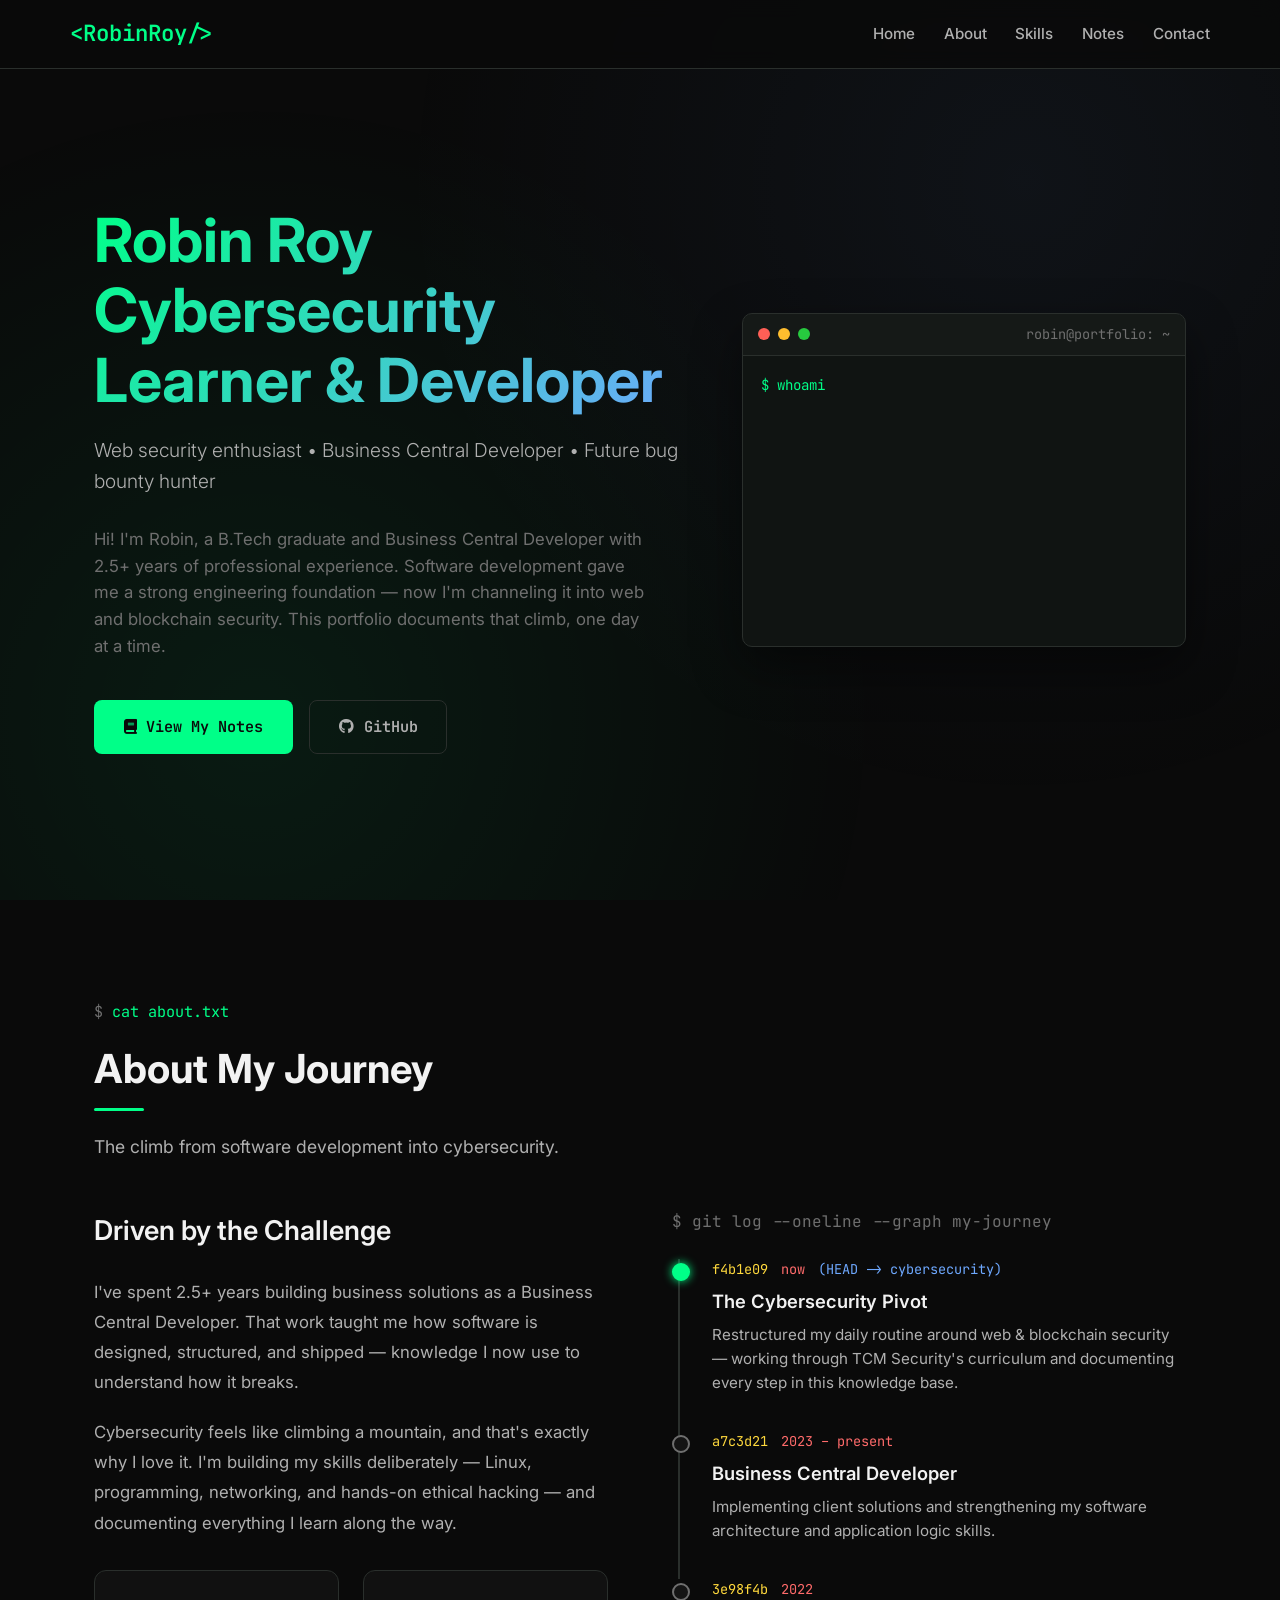
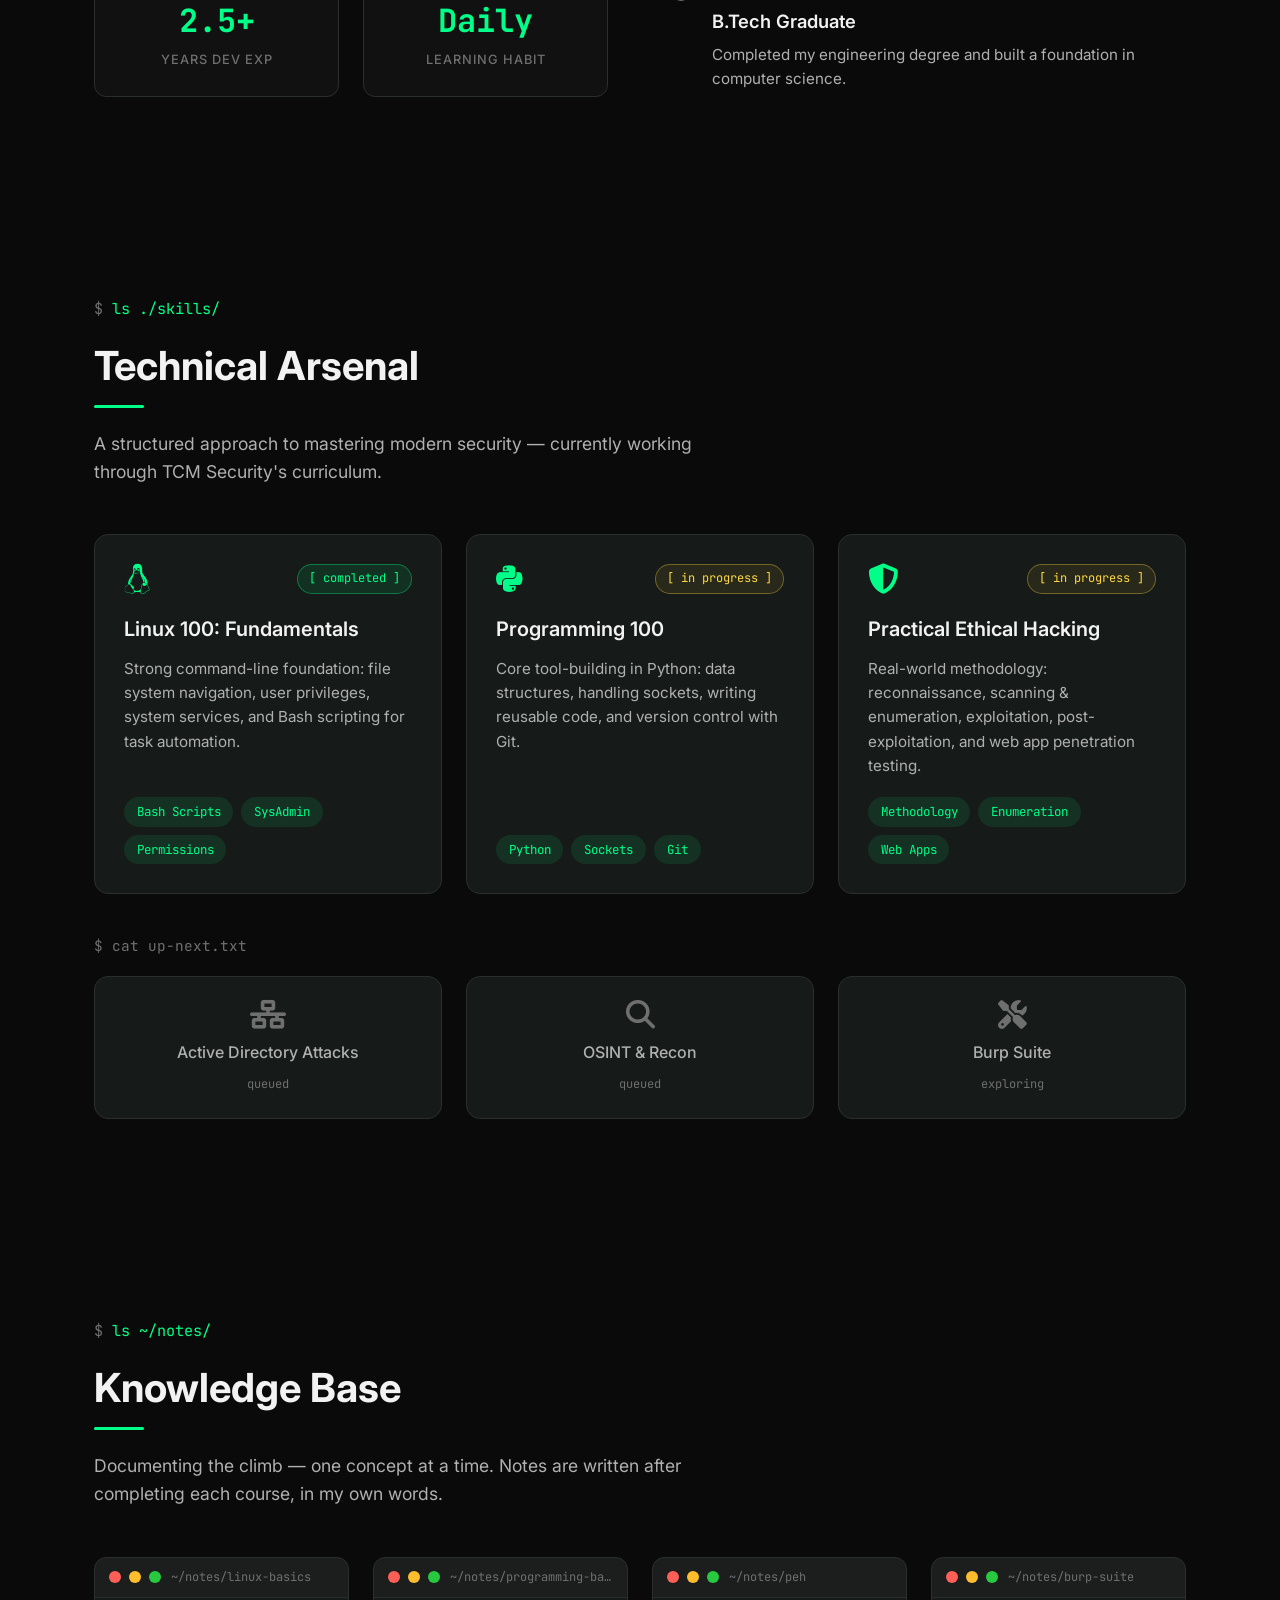
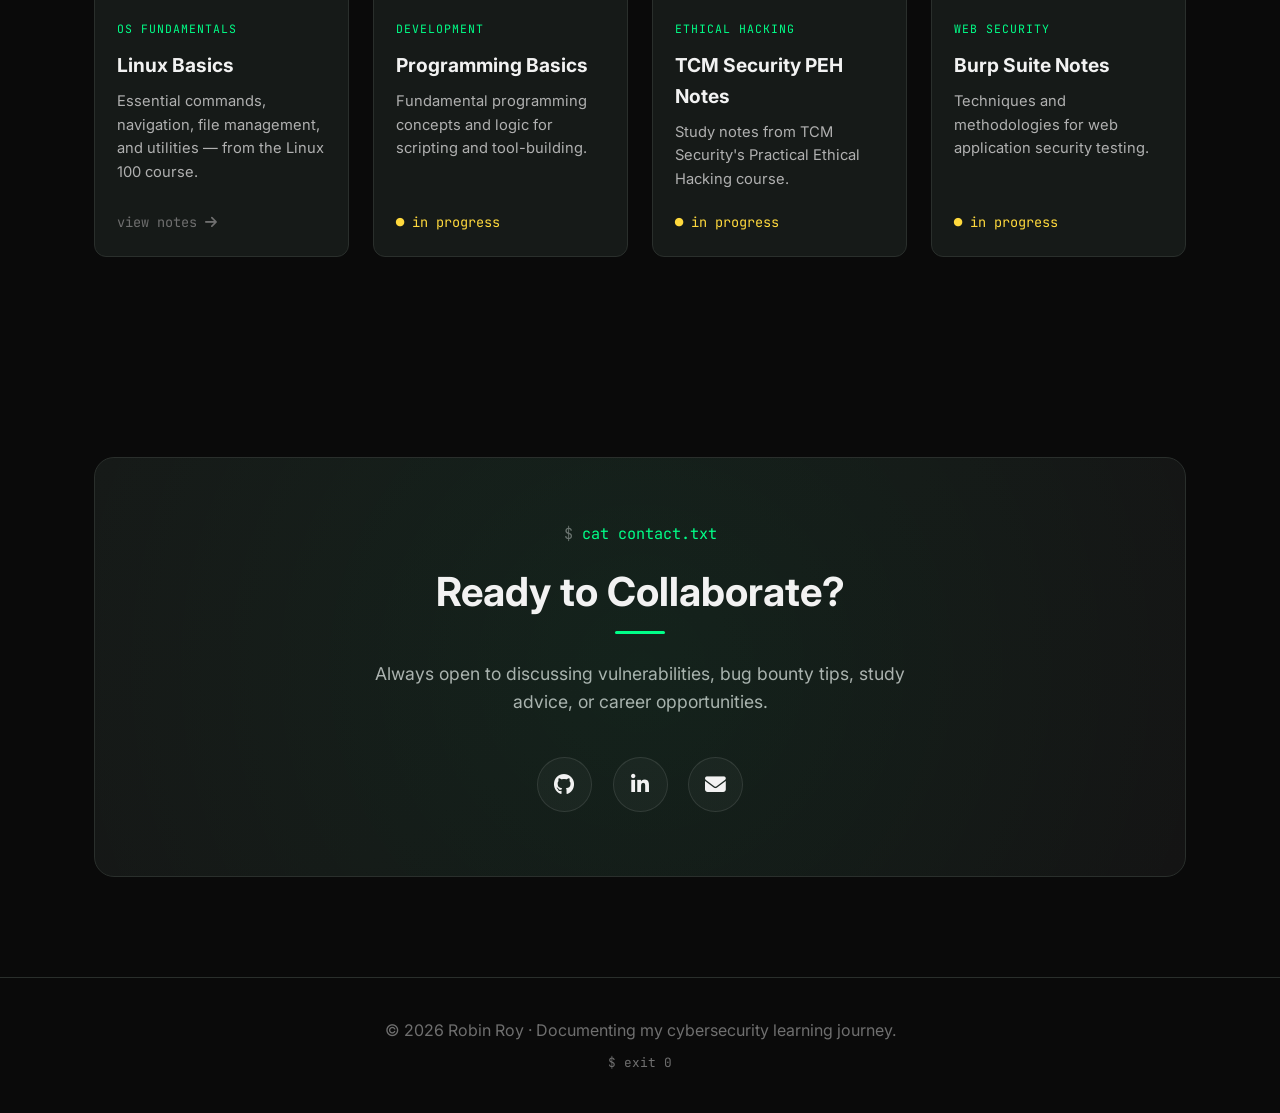
==== commit ab9ff80b: "Full redesign: terminal design language, shared CSS/JS, fixes - Fix truncated index.html (file ended" ====
--- a/index.html
+++ b/index.html
@@ -3,963 +3,311 @@
 <head>
     <meta charset="UTF-8">
     <meta name="viewport" content="width=device-width, initial-scale=1.0">
-    <title>CyberSec Portfolio - Ethical Hacker</title>
-    <link href="https://cdnjs.cloudflare.com/ajax/libs/bootstrap/5.3.0/css/bootstrap.min.css" rel="stylesheet">
+    <title>Robin Roy — Cybersecurity Learner & Developer</title>
+    <meta name="description" content="Portfolio of Robin Roy: Business Central Developer pivoting into web & blockchain security. Documenting the climb — study notes, skills, and the journey, one day at a time.">
+
+    <!-- Social link previews -->
+    <meta property="og:title" content="Robin Roy — Cybersecurity Learner & Developer">
+    <meta property="og:description" content="Developer climbing the cybersecurity mountain. Study notes, skills, and a documented daily learning journey.">
+    <meta property="og:type" content="website">
+    <meta property="og:url" content="https://bloodblinker.github.io/">
+
+    <link rel="icon" href="data:image/svg+xml,%3Csvg xmlns='http://www.w3.org/2000/svg' viewBox='0 0 100 100'%3E%3Crect width='100' height='100' rx='20' fill='%230a0a0a'/%3E%3Ctext x='50' y='72' font-size='55' font-family='monospace' fill='%2300ff88' text-anchor='middle'%3E%3E_%3C/text%3E%3C/svg%3E">
+
     <link href="https://cdnjs.cloudflare.com/ajax/libs/font-awesome/6.4.0/css/all.min.css" rel="stylesheet">
     <link href="https://fonts.googleapis.com/css2?family=JetBrains+Mono:wght@300;400;600&family=Inter:wght@300;400;500;600;700&display=swap" rel="stylesheet">
-
-    <style>
-        :root {
-            --primary-bg: #0a0a0a;
-            --secondary-bg: #1a1a1a;
-            --card-bg: #1e1e1e;
-            --accent-color: #00ff88;
-            --accent-secondary: #ff6b6b;
-            --text-primary: #ffffff;
-            --text-secondary: #b0b0b0;
-            --text-muted: #666666;
-            --border-color: #333333;
-            --gradient: linear-gradient(135deg, #667eea 0%, #764ba2 100%);
-            --glow: 0 0 20px rgba(0, 255, 136, 0.3);
-        }
-
-        * {
-            margin: 0;
-            padding: 0;
-            box-sizing: border-box;
-        }
-
-        body {
-            font-family: 'Inter', sans-serif;
-            background: var(--primary-bg);
-            color: var(--text-primary);
-            overflow-x: hidden;
-            line-height: 1.6;
-        }
-
-        /* Animated background */
-        .bg-pattern {
-            position: fixed;
-            top: 0;
-            left: 0;
-            width: 100%;
-            height: 100%;
-            background:
-                radial-gradient(circle at 20% 80%, rgba(0, 255, 136, 0.1) 0%, transparent 50%),
-                radial-gradient(circle at 80% 20%, rgba(102, 126, 234, 0.1) 0%, transparent 50%),
-                radial-gradient(circle at 40% 40%, rgba(255, 107, 107, 0.05) 0%, transparent 50%);
-            z-index: -1;
-        }
-
-        /* Navigation */
-        .navbar {
-            background: rgba(26, 26, 26, 0.95);
-            backdrop-filter: blur(10px);
-            border-bottom: 1px solid var(--border-color);
-            padding: 1rem 0;
-            transition: all 0.3s ease;
-        }
-
-        .navbar.scrolled {
-            background: rgba(10, 10, 10, 0.98);
-            box-shadow: 0 2px 20px rgba(0, 0, 0, 0.3);
-        }
-
-        .navbar-brand {
-            font-family: 'JetBrains Mono', monospace;
-            font-weight: 600;
-            font-size: 1.5rem;
-            color: var(--accent-color) !important;
-            text-decoration: none;
-        }
-
-        .nav-link {
-            color: var(--text-secondary) !important;
-            font-weight: 500;
-            margin: 0 0.5rem;
-            position: relative;
-            transition: all 0.3s ease;
-        }
-
-        .nav-link:hover {
-            color: var(--accent-color) !important;
-        }
-
-        .nav-link::after {
-            content: '';
-            position: absolute;
-            bottom: -5px;
-            left: 0;
-            width: 0;
-            height: 2px;
-            background: var(--accent-color);
-            transition: width 0.3s ease;
-        }
-
-        .nav-link:hover::after {
-            width: 100%;
-        }
-
-        /* Hero Section */
-        .hero {
-            min-height: 100vh;
-            display: flex;
-            align-items: center;
-            position: relative;
-            overflow: hidden;
-        }
-
-        .hero-content {
-            z-index: 2;
-            max-width: 800px;
-        }
-
-        .hero h1 {
-            font-size: clamp(2.5rem, 5vw, 4rem);
-            font-weight: 700;
-            margin-bottom: 1rem;
-            background: linear-gradient(135deg, var(--accent-color), #667eea);
-            -webkit-background-clip: text;
-            -webkit-text-fill-color: transparent;
-            background-clip: text;
-            line-height: 1.2;
-        }
-
-        .hero .subtitle {
-            font-size: 1.3rem;
-            color: var(--text-secondary);
-            margin-bottom: 2rem;
-            font-weight: 300;
-        }
-
-        .hero .description {
-            font-size: 1.1rem;
-            color: var(--text-muted);
-            margin-bottom: 2.5rem;
-            max-width: 600px;
-        }
-
-        .cta-button {
-            background: var(--gradient);
-            border: none;
-            padding: 15px 35px;
-            border-radius: 50px;
-            color: white;
-            font-weight: 600;
-            text-decoration: none;
-            display: inline-block;
-            transition: all 0.3s ease;
-            position: relative;
-            overflow: hidden;
-        }
-
-        .cta-button:hover {
-            transform: translateY(-2px);
-            box-shadow: var(--glow);
-            color: white;
-        }
-
-        .cta-button::before {
-            content: '';
-            position: absolute;
-            top: 0;
-            left: -100%;
-            width: 100%;
-            height: 100%;
-            background: linear-gradient(90deg, transparent, rgba(255,255,255,0.2), transparent);
-            transition: left 0.5s ease;
-        }
-
-        .cta-button:hover::before {
-            left: 100%;
-        }
-
-        /* Terminal Animation */
-        .terminal {
-            background: var(--card-bg);
-            border: 1px solid var(--border-color);
-            border-radius: 10px;
-            padding: 20px;
-            margin-top: 2rem;
-            font-family: 'JetBrains Mono', monospace;
-            position: relative;
-            overflow: hidden;
-        }
-
-        .terminal-header {
-            display: flex;
-            align-items: center;
-            margin-bottom: 15px;
-            padding-bottom: 10px;
-            border-bottom: 1px solid var(--border-color);
-        }
-
-        .terminal-dots {
-            display: flex;
-            gap: 8px;
-        }
-
-        .terminal-dot {
-            width: 12px;
-            height: 12px;
-            border-radius: 50%;
-        }
-
-        .dot-red { background: #ff5f56; }
-        .dot-yellow { background: #ffbd2e; }
-        .dot-green { background: #27ca3f; }
-
-        .terminal-title {
-            margin-left: auto;
-            color: var(--text-muted);
-            font-size: 0.9rem;
-        }
-
-        .terminal-content {
-            color: var(--accent-color);
-            font-size: 0.9rem;
-        }
-
-        .typing-animation::after {
-            content: '|';
-            animation: blink 1s infinite;
-        }
-
-        @keyframes blink {
-            0%, 50% { opacity: 1; }
-            51%, 100% { opacity: 0; }
-        }
-
-        /* Sections Shared */
-        .section {
-            padding: 100px 0;
-            position: relative;
-        }
-
-        .section-title {
-            font-size: 2.5rem;
-            font-weight: 700;
-            margin-bottom: 0.5rem;
-            text-align: left;
-            position: relative;
-            display: inline-block;
-        }
-
-        .section-title::after {
-            content: '';
-            position: absolute;
-            left: 0;
-            bottom: -10px;
-            width: 50px;
-            height: 3px;
-            background: var(--accent-color);
-            border-radius: 2px;
-        }
-
-        .section .subtitle {
-            text-align: left;
-            color: var(--text-secondary);
-            font-size: 1.1rem;
-            margin-top: 1.5rem;
-            margin-bottom: 2rem;
-            max-width: 600px;
-        }
-
-        /* About Section (Timeline & Narrative) */
-        .about-narrative {
-            padding-right: 2rem;
-        }
-
-        .narrative-heading {
-            font-size: 1.8rem;
-            color: var(--text-primary);
-            margin-bottom: 1.5rem;
-            font-weight: 600;
-        }
-
-        .about-narrative p {
-            color: var(--text-secondary);
-            font-size: 1.05rem;
-            line-height: 1.8;
-            margin-bottom: 1.2rem;
-        }
-
-        .stats-row {
-            display: flex;
-            gap: 2rem;
-            margin-top: 2rem;
-        }
-
-        .stat-box {
-            background: rgba(255,255,255,0.03);
-            border: 1px solid var(--border-color);
-            padding: 1.5rem;
-            border-radius: 12px;
-            text-align: center;
-            flex: 1;
-            transition: transform 0.3s;
-        }
-
-        .stat-box:hover {
-            transform: translateY(-5px);
-            border-color: rgba(0, 255, 136, 0.3);
-        }
-
-        .stat-number {
-            display: block;
-            font-size: 2.2rem;
-            font-weight: 700;
-            color: var(--accent-color);
-            margin-bottom: 0.2rem;
-        }
-
-        .stat-label {
-            font-size: 0.85rem;
-            color: var(--text-muted);
-            text-transform: uppercase;
-            letter-spacing: 1px;
-            font-weight: 500;
-        }
-
-        .timeline-container {
-            position: relative;
-            padding-left: 2rem;
-        }
-
-        .timeline-container::before {
-            content: '';
-            position: absolute;
-            left: 0;
-            top: 0;
-            height: 100%;
-            width: 2px;
-            background: var(--border-color);
-        }
-
-        .timeline-item {
-            position: relative;
-            margin-bottom: 3rem;
-        }
-
-        .timeline-item:last-child {
-            margin-bottom: 0;
-        }
-
-        .timeline-dot {
-            position: absolute;
-            left: -39px;
-            top: 5px;
-            width: 14px;
-            height: 14px;
-            border-radius: 50%;
-            background: var(--border-color);
-            border: 2px solid var(--primary-bg);
-            transition: all 0.3s;
-        }
-
-        .timeline-item:hover .timeline-dot,
-        .timeline-item.active .timeline-dot {
-            background: var(--accent-color);
-            box-shadow: 0 0 10px var(--accent-color);
-        }
-
-        .timeline-date {
-            font-family: 'JetBrains Mono', monospace;
-            font-size: 0.85rem;
-            color: var(--accent-secondary);
-            margin-bottom: 0.4rem;
-        }
-
-        .timeline-item h4 {
-            font-size: 1.2rem;
-            color: var(--text-primary);
-            font-weight: 600;
-            margin-bottom: 0.5rem;
-        }
-
-        .timeline-item p {
-            color: var(--text-secondary);
-            font-size: 0.95rem;
-            line-height: 1.6;
-        }
-
-        /* Bento Box Grid (Skills) */
-        .bento-layout {
-            display: grid;
-            grid-template-columns: repeat(6, 1fr);
-            grid-auto-rows: minmax(160px, auto);
-            gap: 1.5rem;
-        }
-
-        .bento-box {
-            background: var(--card-bg);
-            border: 1px solid var(--border-color);
-            border-radius: 20px;
-            padding: 2rem;
-            transition: all 0.3s ease;
-            position: relative;
-            overflow: hidden;
-            display: flex;
-            flex-direction: column;
-            justify-content: center;
-        }
-
-        .bento-box::before {
-            content: '';
-            position: absolute;
-            top: 0; left: 0; right: 0; bottom: 0;
-            background: radial-gradient(circle at top right, rgba(255,255,255,0.03), transparent 70%);
-            pointer-events: none;
-        }
-
-        .bento-box:hover {
-            transform: translateY(-5px);
-            border-color: rgba(0, 255, 136, 0.4);
-            box-shadow: 0 15px 35px rgba(0,0,0,0.2);
-        }
-
-        .bento-large {
-            grid-column: span 3;
-            grid-row: span 2;
-        }
-
-        .bento-medium {
-            grid-column: span 3;
-            grid-row: span 1;
-        }
-
-        .bento-small {
-            grid-column: span 2;
-            grid-row: span 1;
-            padding: 1.5rem;
-            align-items: center;
-            text-align: center;
-        }
-
-        .bento-icon {
-            font-size: 2rem;
-            color: var(--accent-color);
-            margin-bottom: 1.2rem;
-            display: inline-block;
-        }
-
-        .bento-icon-lg {
-            font-size: 2.5rem;
-            color: var(--text-muted);
-            transition: color 0.3s;
-        }
-
-        .bento-box:hover .bento-icon-lg {
-            color: var(--accent-secondary);
-        }
-
-        .bento-content h3 {
-            font-size: 1.3rem;
-            font-weight: 600;
-            margin-bottom: 0.8rem;
-        }
-
-        .bento-small .bento-content h4 {
-            font-size: 1rem;
-            font-weight: 500;
-            color: var(--text-secondary);
-        }
-
-        .bento-content p {
-            color: var(--text-secondary);
-            font-size: 0.95rem;
-            line-height: 1.6;
-            margin-bottom: 0;
-        }
-
-        .bento-tags {
-            display: flex;
-            flex-wrap: wrap;
-            gap: 0.5rem;
-        }
-
-        .bento-tag {
-            background: rgba(0, 255, 136, 0.1);
-            color: var(--accent-color);
-            padding: 0.3rem 0.8rem;
-            border-radius: 20px;
-            font-size: 0.8rem;
-            font-family: 'JetBrains Mono', monospace;
-        }
-
-        /* Article Grid (Writeups) */
-        .article-grid {
-            display: grid;
-            grid-template-columns: repeat(auto-fit, minmax(300px, 1fr));
-            gap: 2rem;
-        }
-
-        .article-card {
-            background: var(--card-bg);
-            border: 1px solid var(--border-color);
-            border-radius: 16px;
-            overflow: hidden;
-            text-decoration: none;
-            display: flex;
-            flex-direction: column;
-            transition: all 0.4s cubic-bezier(0.175, 0.885, 0.32, 1.275);
-        }
-
-        .article-card:hover {
-            transform: translateY(-8px);
-            border-color: rgba(0, 255, 136, 0.5);
-            box-shadow: 0 20px 40px rgba(0, 0, 0, 0.4);
-        }
-
-        .article-img {
-            position: relative;
-            height: 220px;
-            overflow: hidden;
-        }
-
-        .article-img img {
-            width: 100%;
-            height: 100%;
-            object-fit: cover;
-            transition: transform 0.6s ease;
-        }
-
-        .article-card:hover .article-img img {
-            transform: scale(1.08);
-        }
-
-        .article-overlay {
-            position: absolute;
-            inset: 0;
-            background: linear-gradient(to top, var(--card-bg) 0%, transparent 100%);
-            opacity: 0.9;
-        }
-
-        .article-content {
-            padding: 1.5rem;
-            flex-grow: 1;
-            display: flex;
-            flex-direction: column;
-            position: relative;
-            z-index: 2;
-            margin-top: -30px;
-        }
-
-        .article-category {
-            font-size: 0.75rem;
-            text-transform: uppercase;
-            letter-spacing: 1px;
-            color: var(--accent-color);
-            margin-bottom: 0.8rem;
-            font-weight: 600;
-        }
-
-        .article-title {
-            font-size: 1.3rem;
-            color: var(--text-primary);
-            font-weight: 700;
-            margin-bottom: 0.8rem;
-            transition: color 0.3s;
-        }
-
-        .article-card:hover .article-title {
-            color: var(--accent-color);
-        }
-
-        .article-excerpt {
-            color: var(--text-secondary);
-            font-size: 0.95rem;
-            line-height: 1.6;
-            margin-bottom: 1.5rem;
-            flex-grow: 1;
-        }
-
-        .read-more-btn {
-            font-family: 'JetBrains Mono', monospace;
-            font-size: 0.9rem;
-            color: var(--text-muted);
-            transition: all 0.3s;
-            display: inline-flex;
-            align-items: center;
-            gap: 0.5rem;
-            font-weight: 500;
-        }
-
-        .article-card:hover .read-more-btn {
-            color: var(--accent-color);
-            transform: translateX(5px);
-        }
-
-        /* Contact Section */
-        .contact-banner {
-            background: linear-gradient(145deg, var(--card-bg), var(--secondary-bg));
-            border: 1px solid var(--border-color);
-            border-radius: 24px;
-            padding: 4rem 2rem;
-            position: relative;
-            overflow: hidden;
-            box-shadow: 0 10px 30px rgba(0,0,0,0.2);
-        }
-
-        .contact-banner::before {
-            content: '';
-            position: absolute;
-            top: -50%; left: -50%; width: 200%; height: 200%;
-            background: radial-gradient(circle at center, rgba(0, 255, 136, 0.05) 0%, transparent 50%);
-            pointer-events: none;
-            animation: pulse-glow 10s infinite;
-        }
-
-        @keyframes pulse-glow {
-            0%, 100% { transform: scale(1); opacity: 0.5; }
-            50% { transform: scale(1.1); opacity: 0.8; }
-        }
-
-        .social-icon-btn {
-            width: 55px;
-            height: 55px;
-            background: rgba(255,255,255,0.03);
-            border: 1px solid rgba(255,255,255,0.1);
-            border-radius: 50%;
-            display: flex;
-            align-items: center;
-            justify-content: center;
-            color: var(--text-primary);
-            font-size: 1.3rem;
-            text-decoration: none;
-            transition: all 0.3s cubic-bezier(0.175, 0.885, 0.32, 1.275);
-            backdrop-filter: blur(5px);
-        }
-
-        .social-icon-btn:hover {
-            background: var(--accent-color);
-            color: var(--primary-bg);
-            transform: translateY(-5px) scale(1.1);
-            box-shadow: 0 10px 20px rgba(0, 255, 136, 0.3);
-            border-color: var(--accent-color);
-        }
-
-        /* Footer */
-        footer {
-            background: var(--primary-bg);
-            border-top: 1px solid var(--border-color);
-            padding: 2rem 0;
-            text-align: center;
-            color: var(--text-muted);
-        }
-
-        /* Responsive Design */
-        @media (max-width: 992px) {
-            .bento-large, .bento-medium { grid-column: span 6; }
-            .bento-small { grid-column: span 2; }
-            .about-narrative { padding-right: 0; margin-bottom: 3rem; }
-        }
-        @media (max-width: 768px) {
-            .hero h1 { font-size: 2.5rem; }
-            .section { padding: 60px 0; }
-            .section-title, .section .subtitle { text-align: center; margin-left: auto; margin-right: auto; }
-            .section-title::after { left: 50%; transform: translateX(-50%); }
-            .contact-banner { padding: 3rem 1.5rem; }
-            .stats-row { flex-direction: column; gap: 1rem; }
-            .bento-small { grid-column: span 3; }
-        }
-        @media (max-width: 576px) {
-            .bento-small { grid-column: span 6; }
-            .social-links { flex-wrap: wrap; justify-content: center; }
-        }
-
-        /* Smooth scrolling */
-        html { scroll-behavior: smooth; }
-        ::-webkit-scrollbar { width: 8px; }
-        ::-webkit-scrollbar-track { background: var(--primary-bg); }
-        ::-webkit-scrollbar-thumb { background: var(--border-color); border-radius: 4px; }
-        ::-webkit-scrollbar-thumb:hover { background: var(--accent-color); }
-    </style>
+    <link href="css/style.css" rel="stylesheet">
 </head>
 <body>
     <div class="bg-pattern"></div>
 
     <!-- Navigation -->
-    <nav class="navbar navbar-expand-lg fixed-top">
-        <div class="container">
-            <a class="navbar-brand" href="#home">
-                &lt;RobinRoy/&gt;
-            </a>
-            <button class="navbar-toggler" type="button" data-bs-toggle="collapse" data-bs-target="#navbarNav">
-                <i class="fas fa-bars text-white"></i>
+    <nav class="navbar">
+        <div class="container nav-inner">
+            <a class="navbar-brand" href="#home">&lt;RobinRoy/&gt;</a>
+            <button class="nav-toggle" aria-label="Toggle navigation" aria-expanded="false">
+                <i class="fas fa-bars"></i>
             </button>
-            <div class="collapse navbar-collapse" id="navbarNav">
-                <ul class="navbar-nav ms-auto">
-                    <li class="nav-item">
-                        <a class="nav-link" href="#home">Home</a>
-                    </li>
-                    <li class="nav-item">
-                        <a class="nav-link" href="#about">About</a>
-                    </li>
-                    <li class="nav-item">
-                        <a class="nav-link" href="#skills">Skills</a>
-                    </li>
-                    <li class="nav-item">
-                        <a class="nav-link" href="#writeups">Writeups</a>
-                    </li>
-                    <li class="nav-item">
-                        <a class="nav-link" href="#contact">Contact</a>
-                    </li>
-                </ul>
-            </div>
+            <ul class="nav-links">
+                <li><a href="#home">Home</a></li>
+                <li><a href="#about">About</a></li>
+                <li><a href="#skills">Skills</a></li>
+                <li><a href="#notes">Notes</a></li>
+                <li><a href="#contact">Contact</a></li>
+            </ul>
         </div>
     </nav>
 
-    <!-- Hero Section -->
+    <!-- Hero -->
     <section id="home" class="hero">
         <div class="container">
-            <div class="row align-items-center">
-                <div class="col-lg-8">
-                    <div class="hero-content">
-                        <h1>Robin Roy<br><span>Cybersecurity Learner & Bug Bounty Hunter</span></h1>
-                        <p class="subtitle">Web security enthusiast • Vulnerability researcher • Business Central Developer</p>
-                        <p class="description">
-                            Hi! I'm Robin, a 25-year-old B.Tech graduate and Business Central Developer with over 2.5 years of experience.
-                            While I value my foundation in software development, my true passion lies in Cybersecurity. To me, traditional dev work feels like walking on a flat road, whereas security feels like climbing a mountain. This portfolio documents my dedicated, daily journey into web and blockchain security.
-                        </p>
-                        <a href="#writeups" class="cta-button">
-                            <i class="fas fa-code me-2"></i>
-                            Explore My Journey
-                        </a>
-                    </div>
-                </div>
-                <div class="col-lg-4">
-                    <div class="terminal">
-                        <div class="terminal-header">
-                            <div class="terminal-dots">
-                                <div class="terminal-dot dot-red"></div>
-                                <div class="terminal-dot dot-yellow"></div>
-                                <div class="terminal-dot dot-green"></div>
+            <div class="hero-grid">
+                <div class="hero-content">
+                    <h1>Robin Roy<br>Cybersecurity Learner &amp; Developer</h1>
+                    <p class="subtitle">Web security enthusiast • Business Central Developer • Future bug bounty hunter</p>
+                    <p class="description">
+                        Hi! I'm Robin, a B.Tech graduate and Business Central Developer with 2.5+ years of
+                        professional experience. Software development gave me a strong engineering foundation —
+                        now I'm channeling it into web and blockchain security. This portfolio documents
+                        that climb, one day at a time.
+                    </p>
+                    <div class="hero-actions">
+                        <a href="#notes" class="btn btn-primary"><i class="fas fa-book"></i> View My Notes</a>
+                        <a href="https://github.com/BloodBlinker" target="_blank" rel="noopener" class="btn btn-ghost"><i class="fab fa-github"></i> GitHub</a>
+                    </div>
+                </div>
+
+                <!-- Interactive terminal: try typing 'help' (static fallback below if JS is off) -->
+                <div class="terminal">
+                    <div class="terminal-header">
+                        <div class="terminal-dots">
+                            <div class="terminal-dot dot-red"></div>
+                            <div class="terminal-dot dot-yellow"></div>
+                            <div class="terminal-dot dot-green"></div>
+                        </div>
+                        <div class="terminal-title">robin@portfolio: ~</div>
+                    </div>
+                    <div class="terminal-body" id="terminal-body">
+                        <div>$ whoami</div>
+                        <div class="t-dim">robin_roy</div>
+                        <div>$ cat experience.txt</div>
+                        <div class="t-red">• Business Central Developer (2.5+ yrs)</div>
+                        <div class="t-green">• Cybersecurity Learner</div>
+                        <div class="t-yellow">• Web &amp; Blockchain Security Enthusiast</div>
+                        <div class="t-blue">• Daily study &amp; documentation habit</div>
+                    </div>
+                </div>
+            </div>
+        </div>
+    </section>
+
+    <!-- About -->
+    <section id="about" class="section">
+        <div class="container">
+            <span class="section-cmd">cat about.txt</span>
+            <h2 class="section-title">About My Journey</h2>
+            <p class="section-subtitle">The climb from software development into cybersecurity.</p>
+
+            <div class="about-grid">
+                <div class="about-narrative reveal">
+                    <h3 class="narrative-heading">Driven by the Challenge</h3>
+                    <p>
+                        I've spent 2.5+ years building business solutions as a Business Central Developer.
+                        That work taught me how software is designed, structured, and shipped — knowledge
+                        I now use to understand how it breaks.
+                    </p>
+                    <p>
+                        Cybersecurity feels like climbing a mountain, and that's exactly why I love it.
+                        I'm building my skills deliberately — Linux, programming, networking, and hands-on
+                        ethical hacking — and documenting everything I learn along the way.
+                    </p>
+                    <div class="stats-row">
+                        <div class="stat-box">
+                            <span class="stat-number">2.5+</span>
+                            <span class="stat-label">Years Dev Exp</span>
+                        </div>
+                        <div class="stat-box">
+                            <span class="stat-number">Daily</span>
+                            <span class="stat-label">Learning Habit</span>
+                        </div>
+                    </div>
+                </div>
+
+                <!-- Timeline, styled as git log output -->
+                <div class="reveal">
+                    <div class="gitlog-header">git log --oneline --graph my-journey</div>
+                    <div class="gitlog">
+                        <div class="commit head">
+                            <div class="commit-meta">
+                                <span class="commit-hash">f4b1e09</span><span class="commit-date">now</span><span class="commit-ref">(HEAD -&gt; cybersecurity)</span>
                             </div>
-                            <div class="terminal-title">terminal</div>
-                        </div>
-                        <div class="terminal-content">
-                            <div>$ whoami</div>
-                            <div style="color: #b0b0b0;">robin_roy</div>
-                            <div style="margin-top: 10px;">$ cat experience.txt</div>
-                            <div style="color: #ff6b6b;">• Business Central Developer (2.5+ years)</div>
-                            <div style="color: #667eea;">• Preparing for Computer Networks exam</div>
-                            <div style="color: #00ff88;">• Cybersecurity Learner</div>
-                            <div style="color: #ffd93d;">• Web & Blockchain Security Enthusiast</div>
-                            <div style="margin-top: 10px;" class="typing-animation">$ init_hacking_routine...</div>
-                        </div>
-                    </div>
-                </div>
-            </div>
-        </div>
-    </section>
-
-    <!-- About Section -->
-    <section id="about" class="section">
-        <div class="container">
-            <h2 class="section-title">About My Journey</h2>
-            <p class="subtitle">The transition from a flat road to climbing the cybersecurity mountain.</p>
-            <div class="row g-5 align-items-center mt-4">
-                <div class="col-lg-6">
-                    <div class="about-narrative">
-                        <h3 class="narrative-heading">Driven by the Challenge</h3>
-                        <p>I am Robin, a 25-year-old with over 2.5 years of experience building solutions as a Business Central Developer. While software development shaped my logical foundation, it felt too much like walking on a flat, predictable road.</p>
-                        <p>Cybersecurity, however, feels like climbing a mountain. I thrive on the challenge of discovering vulnerabilities, exploring low-level mechanics, and continuously overcoming intellectual hurdles.</p>
-                        <div class="stats-row">
-                            <div class="stat-box">
-                                <span class="stat-number">2.5+</span>
-                                <span class="stat-label">Years Dev Exp</span>
+                            <h3>The Cybersecurity Pivot</h3>
+                            <p>Restructured my daily routine around web &amp; blockchain security — working through TCM Security's curriculum and documenting every step in this knowledge base.</p>
+                        </div>
+                        <div class="commit">
+                            <div class="commit-meta">
+                                <span class="commit-hash">a7c3d21</span><span class="commit-date">2023 – present</span>
                             </div>
-                            <div class="stat-box">
-                                <span class="stat-number">Daily</span>
-                                <span class="stat-label">Bug Bounty Focus</span>
+                            <h3>Business Central Developer</h3>
+                            <p>Implementing client solutions and strengthening my software architecture and application logic skills.</p>
+                        </div>
+                        <div class="commit">
+                            <div class="commit-meta">
+                                <span class="commit-hash">3e98f4b</span><span class="commit-date">2022</span>
                             </div>
-                        </div>
-                    </div>
-                </div>
-                <div class="col-lg-6">
-                    <div class="timeline-container">
-                        <div class="timeline-item">
-                            <div class="timeline-dot"></div>
-                            <div class="timeline-date">2022</div>
-                            <h4>B.Tech Graduate</h4>
-                            <p>Completed engineering foundation. (High priority: clearing final Computer Networks exam in April 2026).</p>
-                        </div>
-                        <div class="timeline-item">
-                            <div class="timeline-dot"></div>
-                            <div class="timeline-date">2023 - Present</div>
-                            <h4>Business Central Developer</h4>
-                            <p>Implementing client solutions. Gaining strong software architecture and application logic skills.</p>
-                        </div>
-                        <div class="timeline-item active">
-                            <div class="timeline-dot"></div>
-                            <div class="timeline-date">Now</div>
-                            <h4>The Cybersecurity Pivot</h4>
-                            <p>Actively restructuring daily routine, studying Web & Blockchain Security, and pursuing Bug Bounty hunting.</p>
-                        </div>
-                    </div>
-                </div>
-            </div>
-        </div>
-    </section>
-
-    <!-- Skills Section -->
+                            <h3>B.Tech Graduate</h3>
+                            <p>Completed my engineering degree and built a foundation in computer science.</p>
+                        </div>
+                    </div>
+                </div>
+            </div>
+        </div>
+    </section>
+
+    <!-- Skills -->
     <section id="skills" class="section">
         <div class="container">
+            <span class="section-cmd">ls ./skills/</span>
             <h2 class="section-title">Technical Arsenal</h2>
-            <p class="subtitle">A structured approach to mastering modern security.</p>
-
-            <div class="bento-layout mt-4">
-                <!-- Large Feature Box -->
-                <div class="bento-box bento-large feature-box">
-                    <div class="bento-content">
-                        <i class="fas fa-shield-alt bento-icon"></i>
-                        <h3>Practical Ethical Hacking</h3>
-                        <p>Mastering real-world methodology: Reconnaissance, Info Gathering, Scanning & Enumeration, Exploitation, and Post-Exploitation. Building skills in Web App Penetration Testing and Wireless Attacks.</p>
-                        <div class="bento-tags mt-3">
-                            <span class="bento-tag">Methodology</span>
-                            <span class="bento-tag">Enumeration</span>
-                            <span class="bento-tag">Web Apps</span>
-                            <span class="bento-tag">Report Writing</span>
-                        </div>
-                    </div>
-                </div>
-
-                <!-- Medium Boxes -->
-                <div class="bento-box bento-medium focus-box">
-                    <div class="bento-content">
-                        <i class="fab fa-linux bento-icon"></i>
-                        <h3>Linux 100: Fundamentals</h3>
-                        <p>Strong command-line foundation. Mastering file system navigation, user privileges, system services, and Bash scripting for task automation.</p>
-                        <div class="bento-tags mt-3">
-                            <span class="bento-tag">Bash Scripts</span>
-                            <span class="bento-tag">SysAdmin</span>
-                            <span class="bento-tag">Permissions</span>
-                        </div>
-                    </div>
-                </div>
-
-                <div class="bento-box bento-medium code-box">
-                    <div class="bento-content">
-                        <i class="fab fa-python bento-icon"></i>
-                        <h3>Programming 100</h3>
-                        <p>Core tool-building in Python. Understanding data structures, handling sockets, creating reusable code, and utilizing version control (Git).</p>
-                        <div class="bento-tags mt-3">
-                            <span class="bento-tag">Python</span>
-                            <span class="bento-tag">Sockets</span>
-                            <span class="bento-tag">Git</span>
-                        </div>
-                    </div>
-                </div>
-
-                <!-- Small Boxes -->
-                <div class="bento-box bento-small tool-box">
-                    <div class="bento-content">
-                        <i class="fas fa-network-wired bento-icon-lg mb-2"></i>
-                        <h4>Active Directory Attacks</h4>
-                    </div>
-                </div>
-
-                <div class="bento-box bento-small tool-box">
-                    <div class="bento-content">
-                        <i class="fas fa-search bento-icon-lg mb-2"></i>
-                        <h4>OSINT & Recon</h4>
-                    </div>
-                </div>
-
-                <div class="bento-box bento-small tool-box">
-                    <div class="bento-content">
-                        <i class="fas fa-tools bento-icon-lg mb-2"></i>
-                        <h4>Burp Suite</h4>
-                    </div>
-                </div>
-            </div>
-        </div>
-    </section>
-
-    <!-- Writeups Section -->
-    <section id="writeups" class="section">
-        <div class="container">
+            <p class="section-subtitle">A structured approach to mastering modern security — currently working through TCM Security's curriculum.</p>
+
+            <div class="skills-grid">
+                <div class="skill-card reveal">
+                    <div class="skill-head">
+                        <i class="fab fa-linux skill-icon" aria-hidden="true"></i>
+                        <span class="skill-status completed">[ completed ]</span>
+                    </div>
+                    <h3>Linux 100: Fundamentals</h3>
+                    <p>Strong command-line foundation: file system navigation, user privileges, system services, and Bash scripting for task automation.</p>
+                    <div class="tags">
+                        <span class="tag">Bash Scripts</span>
+                        <span class="tag">SysAdmin</span>
+                        <span class="tag">Permissions</span>
+                    </div>
+                </div>
+
+                <div class="skill-card reveal">
+                    <div class="skill-head">
+                        <i class="fab fa-python skill-icon" aria-hidden="true"></i>
+                        <span class="skill-status in-progress">[ in progress ]</span>
+                    </div>
+                    <h3>Programming 100</h3>
+                    <p>Core tool-building in Python: data structures, handling sockets, writing reusable code, and version control with Git.</p>
+                    <div class="tags">
+                        <span class="tag">Python</span>
+                        <span class="tag">Sockets</span>
+                        <span class="tag">Git</span>
+                    </div>
+                </div>
+
+                <div class="skill-card reveal">
+                    <div class="skill-head">
+                        <i class="fas fa-shield-alt skill-icon" aria-hidden="true"></i>
+                        <span class="skill-status in-progress">[ in progress ]</span>
+                    </div>
+                    <h3>Practical Ethical Hacking</h3>
+                    <p>Real-world methodology: reconnaissance, scanning &amp; enumeration, exploitation, post-exploitation, and web app penetration testing.</p>
+                    <div class="tags">
+                        <span class="tag">Methodology</span>
+                        <span class="tag">Enumeration</span>
+                        <span class="tag">Web Apps</span>
+                    </div>
+                </div>
+            </div>
+
+            <p class="upnext-label">cat up-next.txt</p>
+            <div class="mini-grid">
+                <div class="mini-tile reveal">
+                    <i class="fas fa-network-wired" aria-hidden="true"></i>
+                    <h3>Active Directory Attacks</h3>
+                    <span>queued</span>
+                </div>
+                <div class="mini-tile reveal">
+                    <i class="fas fa-search" aria-hidden="true"></i>
+                    <h3>OSINT &amp; Recon</h3>
+                    <span>queued</span>
+                </div>
+                <div class="mini-tile reveal">
+                    <i class="fas fa-tools" aria-hidden="true"></i>
+                    <h3>Burp Suite</h3>
+                    <span>exploring</span>
+                </div>
+            </div>
+        </div>
+    </section>
+
+    <!-- Knowledge Base -->
+    <section id="notes" class="section">
+        <div class="container">
+            <span class="section-cmd">ls ~/notes/</span>
             <h2 class="section-title">Knowledge Base</h2>
-            <p class="subtitle">Documenting the climb—one concept at a time.</p>
-
-            <div class="article-grid mt-4">
-                <a href="linux-basics.html" class="article-card">
-                    <div class="article-img">
-                        <img src="https://images.unsplash.com/photo-1629654297299-c8506221ca97?q=80&w=800&auto=format&fit=crop" alt="Linux Basics">
-                        <div class="article-overlay"></div>
-                    </div>
-                    <div class="article-content">
-                        <span class="article-category">OS Fundamentals</span>
-                        <h3 class="article-title">Linux Basics</h3>
-                        <p class="article-excerpt">Essential commands, navigation, file management, and utilities.</p>
-                        <span class="read-more-btn">View Notes <i class="fas fa-arrow-right"></i></span>
+            <p class="section-subtitle">Documenting the climb — one concept at a time. Notes are written after completing each course, in my own words.</p>
+
+            <div class="notes-grid">
+                <a href="linux-basics.html" class="note-card reveal">
+                    <div class="note-card-header">
+                        <div class="terminal-dots">
+                            <div class="terminal-dot dot-red"></div>
+                            <div class="terminal-dot dot-yellow"></div>
+                            <div class="terminal-dot dot-green"></div>
+                        </div>
+                        <span class="note-path">~/notes/linux-basics</span>
+                    </div>
+                    <div class="note-card-body">
+                        <span class="note-category">OS Fundamentals</span>
+                        <h3>Linux Basics</h3>
+                        <p class="note-excerpt">Essential commands, navigation, file management, and utilities — from the Linux 100 course.</p>
+                        <span class="note-link">view notes <i class="fas fa-arrow-right" aria-hidden="true"></i></span>
                     </div>
                 </a>
 
-                <a href="#" class="article-card">
-                    <div class="article-img">
-                        <img src="https://images.unsplash.com/photo-1555066931-4365d14bab8c?q=80&w=800&auto=format&fit=crop" alt="Programming Basics">
-                        <div class="article-overlay"></div>
-                    </div>
-                    <div class="article-content">
-                        <span class="article-category">Development</span>
-                        <h3 class="article-title">Programming Basics</h3>
-                        <p class="article-excerpt">Fundamental programming concepts and logic for scripting.</p>
-                        <span class="read-more-btn">View Notes <i class="fas fa-arrow-right"></i></span>
-                    </div>
-                </a>
-
-                <a href="#" class="article-card">
-                    <div class="article-img">
-                        <img src="https://images.unsplash.com/photo-1526374965328-7f61d4dc18c5?q=80&w=800&auto=format&fit=crop" alt="PEH Notes">
-                        <div class="article-overlay"></div>
-                    </div>
-                    <div class="article-content">
-                        <span class="article-category">Ethical Hacking</span>
-                        <h3 class="article-title">TCM Security PEH Notes</h3>
-                        <p class="article-excerpt">Study notes from TCM Security's Practical Ethical Hacking course.</p>
-                        <span class="read-more-btn">View Notes <i class="fas fa-arrow-right"></i></span>
-                    </div>
-                </a>
-
-                <a href="#" class="article-card">
-                    <div class="article-img">
-                        <img src="https://images.unsplash.com/photo-1563206767-5b18f218e8de?q=80&w=800&auto=format&fit=crop" alt="Burp Suite Notes">
-                        <div class="article-overlay"></div>
-                    </div>
-                    <div class="article-content">
-                        <span class="article-category">Web Security</span>
-                        <h3 class="article-title">Burp Suite Notes</h3>
-                        <p class="article-excerpt">Techniques and methodologies for security testing.</p>
-                        <span class="read-more-btn">View Notes <i class="fas fa-arrow-right"></i></span>
-                    </div>
-                </a>
-            </div>
-
-            <div class="text-center mt-5">
-                <a href="#" class="cta-button">
-                    <i class="fas fa-book me-2"></i>
-                    View All Learning Notes
-                </a>
-            </div>
-        </div>
-    </section>
-
-    <!-- Contact Section -->
+                <div class="note-card wip reveal">
+                    <div class="note-card-header">
+                        <div class="terminal-dots">
+                            <div class="terminal-dot dot-red"></div>
+                            <div class="terminal-dot dot-yellow"></div>
+                            <div class="terminal-dot dot-green"></div>
+                        </div>
+                        <span class="note-path">~/notes/programming-basics</span>
+                    </div>
+                    <div class="note-card-body">
+                        <span class="note-category">Development</span>
+                        <h3>Programming Basics</h3>
+                        <p class="note-excerpt">Fundamental programming concepts and logic for scripting and tool-building.</p>
+                        <span class="note-status">in progress</span>
+                    </div>
+                </div>
+
+                <div class="note-card wip reveal">
+                    <div class="note-card-header">
+                        <div class="terminal-dots">
+                            <div class="terminal-dot dot-red"></div>
+                            <div class="terminal-dot dot-yellow"></div>
+                            <div class="terminal-dot dot-green"></div>
+                        </div>
+                        <span class="note-path">~/notes/peh</span>
+                    </div>
+                    <div class="note-card-body">
+                        <span class="note-category">Ethical Hacking</span>
+                        <h3>TCM Security PEH Notes</h3>
+                        <p class="note-excerpt">Study notes from TCM Security's Practical Ethical Hacking course.</p>
+                        <span class="note-status">in progress</span>
+                    </div>
+                </div>
+
+                <div class="note-card wip reveal">
+                    <div class="note-card-header">
+                        <div class="terminal-dots">
+                            <div class="terminal-dot dot-red"></div>
+                            <div class="terminal-dot dot-yellow"></div>
+                            <div class="terminal-dot dot-green"></div>
+                        </div>
+                        <span class="note-path">~/notes/burp-suite</span>
+                    </div>
+                    <div class="note-card-body">
+                        <span class="note-category">Web Security</span>
+                        <h3>Burp Suite Notes</h3>
+                        <p class="note-excerpt">Techniques and methodologies for web application security testing.</p>
+                        <span class="note-status">in progress</span>
+                    </div>
+                </div>
+            </div>
+        </div>
+    </section>
+
+    <!-- Contact -->
     <section id="contact" class="section">
         <div class="container">
-            <div class="contact-banner mt-4">
-                <div class="contact-banner-content text-center">
-                    <h2 class="section-title mb-3" style="text-align: center;">Ready to Collaborate?</h2>
-                    <p class="mb-5 text-secondary" style="font-size: 1.1rem;">Always open to discussing vulnerabilities, bug bounty tips, or career opportunities.</p>
-                    <div class="social-links d-flex justify-content-center gap-4">
-                        <a href="#" class="social-icon-btn"><i class="fab fa-github"></i></a>
-                        <a href="#" class="social-icon-btn"><i class="fab fa-linkedin-in"></i></a>
-                        <a href="#" class="social-icon-btn"><i class="fab fa-twitter"></i></a>
-                        <a href="#" class="social-icon-btn"><i class="fas fa-envelope"></i></a>
-                        <a href="#" class="social-icon-btn"><i class="fas fa-bug"></i></a>
-                    </div>
+            <div class="contact-banner reveal">
+                <span class="section-cmd">cat contact.txt</span>
+                <h2 class="section-title">Ready to Collaborate?</h2>
+                <p>Always open to discussing vulnerabilities, bug bounty tips, study advice, or career opportunities.</p>
+                <div class="social-links">
+                    <a href="https://github.com/BloodBlinker" target="_blank" rel="noopener" class="social-icon-btn" aria-label="GitHub"><i class="fab fa-github" aria-hidden="true"></i></a>
+                    <!-- TODO(Robin): replace with your real LinkedIn profile URL -->
+                    <a href="https://www.linkedin.com/in/YOUR-PROFILE" target="_blank" rel="noopener" class="social-icon-btn" aria-label="LinkedIn"><i class="fab fa-linkedin-in" aria-hidden="true"></i></a>
+                    <!-- TODO(Robin): replace with your real email address -->
+                    <a href="mailto:your.email@example.com" class="social-icon-btn" aria-label="Email"><i class="fas fa-envelope" aria-hidden="true"></i></a>
                 </div>
             </div>
         </div>
@@ -968,72 +316,11 @@
     <!-- Footer -->
     <footer>
         <div class="container">
-            <p>&copy; 2026 Robin Roy. Documenting my cybersecurity learning journey.</p>
-            <p class="mt-2">
-                <small>Continuous learning • Ethical practices • Security awareness</small>
-            </p>
+            <p>&copy; 2026 Robin Roy · Documenting my cybersecurity learning journey.</p>
+            <span class="exit-code">$ exit 0</span>
         </div>
     </footer>
 
-    <script src="https://cdnjs.cloudflare.com/ajax/libs/bootstrap/5.3.0/js/bootstrap.bundle.min.js"></script>
-    <script>
-        // Navbar scroll effect
-        window.addEventListener('scroll', () => {
-            const navbar = document.querySelector('.navbar');
-            if (window.scrollY > 50) {
-                navbar.classList.add('scrolled');
-            } else {
-                navbar.classList.remove('scrolled');
-            }
-        });
-
-        // Terminal typing animation
-        const terminalText = document.querySelector('.typing-animation');
-        const commands = [
-            '$ nmap -sC -sV target.com',
-            '$ burpsuite --target webapp',
-            '$ gobuster dir -u target.com',
-            '$ sqlmap --batch --dbs',
-            '$ learning_cybersecurity...'
-        ];
-        let currentCommand = 0;
-
-        function typeCommand() {
-            const command = commands[currentCommand];
-            terminalText.textContent = '';
-
-            let i = 0;
-            const typeInterval = setInterval(() => {
-                terminalText.textContent = command.substring(0, i + 1);
-                i++;
-
-                if (i >= command.length) {
-                    clearInterval(typeInterval);
-                    setTimeout(() => {
-                        currentCommand = (currentCommand + 1) % commands.length;
-                        typeCommand();
-                    }, 2000);
-                }
-            }, 100);
-        }
-
-        // Start typing animation
-        setTimeout(typeCommand, 1000);
-
-        // Smooth scrolling for navigation links
-        document.querySelectorAll('a[href^="#"]').forEach(anchor => {
-            anchor.addEventListener('click', function (e) {
-                e.preventDefault();
-                const target = document.querySelector(this.getAttribute('href'));
-                if (target) {
-                    target.scrollIntoView({
-                        behavior: 'smooth',
-                        block: 'start'
-                    });
-                }
-            });
-        });
-
-        // Add hover effects to cards
-        document.querySelectorAll('.card').forEach(card => {
-            card.addEventListener('mouseenter',
+    <script src="js/main.js"></script>
+</body>
+</html>
--- a/css/style.css
+++ b/css/style.css
@@ -0,0 +1,1119 @@
+/* ==========================================================================
+   RobinRoy — Cybersecurity Portfolio
+   Shared stylesheet for all pages.
+   Design language: dark terminal. Mono font = the "system voice"
+   (commands, paths, tags, statuses). Inter = human prose.
+   ========================================================================== */
+
+:root {
+    --primary-bg: #0a0a0a;
+    --secondary-bg: #141414;
+    --card-bg: #161a18;
+    --accent: #00ff88;
+    --accent-soft: rgba(0, 255, 136, 0.1);
+    --accent-border: rgba(0, 255, 136, 0.35);
+    --text-primary: #f2f2f2;
+    --text-secondary: #b0b0b0;
+    --text-muted: #6f6f6f;
+    --border-color: #2a2f2c;
+    --glow: 0 0 20px rgba(0, 255, 136, 0.25);
+    /* terminal output colors */
+    --t-red: #ff6b6b;
+    --t-yellow: #ffd93d;
+    --t-blue: #6ea8fe;
+    --mono: 'JetBrains Mono', monospace;
+    --sans: 'Inter', sans-serif;
+}
+
+* {
+    margin: 0;
+    padding: 0;
+    box-sizing: border-box;
+}
+
+html {
+    scroll-behavior: smooth;
+    scroll-padding-top: 90px;
+}
+
+body {
+    font-family: var(--sans);
+    background: var(--primary-bg);
+    color: var(--text-primary);
+    overflow-x: hidden;
+    line-height: 1.6;
+}
+
+a {
+    color: var(--accent);
+}
+
+.container {
+    max-width: 1140px;
+    margin: 0 auto;
+    padding: 0 1.5rem;
+}
+
+/* Ambient background glow */
+.bg-pattern {
+    position: fixed;
+    inset: 0;
+    background:
+        radial-gradient(circle at 20% 80%, rgba(0, 255, 136, 0.07) 0%, transparent 50%),
+        radial-gradient(circle at 80% 20%, rgba(110, 168, 254, 0.06) 0%, transparent 50%);
+    z-index: -1;
+}
+
+/* ==========================================================================
+   Navigation
+   ========================================================================== */
+
+.navbar {
+    position: fixed;
+    top: 0;
+    left: 0;
+    right: 0;
+    z-index: 100;
+    background: rgba(10, 10, 10, 0.85);
+    backdrop-filter: blur(10px);
+    border-bottom: 1px solid var(--border-color);
+    transition: background 0.3s ease, box-shadow 0.3s ease;
+}
+
+.navbar.scrolled {
+    background: rgba(10, 10, 10, 0.97);
+    box-shadow: 0 2px 20px rgba(0, 0, 0, 0.4);
+}
+
+.nav-inner {
+    display: flex;
+    align-items: center;
+    justify-content: space-between;
+    padding: 1rem 0;
+}
+
+.navbar-brand {
+    font-family: var(--mono);
+    font-weight: 600;
+    font-size: 1.4rem;
+    color: var(--accent);
+    text-decoration: none;
+}
+
+.nav-links {
+    display: flex;
+    align-items: center;
+    gap: 1.8rem;
+    list-style: none;
+}
+
+.nav-links a {
+    color: var(--text-secondary);
+    font-weight: 500;
+    font-size: 0.95rem;
+    text-decoration: none;
+    position: relative;
+    transition: color 0.3s ease;
+}
+
+.nav-links a:hover {
+    color: var(--accent);
+}
+
+.nav-links a::after {
+    content: '';
+    position: absolute;
+    bottom: -5px;
+    left: 0;
+    width: 0;
+    height: 2px;
+    background: var(--accent);
+    transition: width 0.3s ease;
+}
+
+.nav-links a:hover::after {
+    width: 100%;
+}
+
+.nav-toggle {
+    display: none;
+    background: none;
+    border: 1px solid var(--border-color);
+    border-radius: 6px;
+    color: var(--text-primary);
+    font-size: 1.1rem;
+    padding: 0.4rem 0.7rem;
+    cursor: pointer;
+}
+
+/* ==========================================================================
+   Buttons
+   ========================================================================== */
+
+.btn {
+    display: inline-flex;
+    align-items: center;
+    gap: 0.6rem;
+    font-family: var(--mono);
+    font-weight: 600;
+    font-size: 0.95rem;
+    padding: 0.85rem 1.8rem;
+    border-radius: 8px;
+    text-decoration: none;
+    transition: all 0.3s ease;
+    border: 1px solid transparent;
+}
+
+.btn-primary {
+    background: var(--accent);
+    color: var(--primary-bg);
+}
+
+.btn-primary:hover {
+    transform: translateY(-2px);
+    box-shadow: var(--glow);
+    color: var(--primary-bg);
+}
+
+.btn-ghost {
+    background: transparent;
+    border-color: var(--border-color);
+    color: var(--text-secondary);
+}
+
+.btn-ghost:hover {
+    border-color: var(--accent-border);
+    color: var(--accent);
+    transform: translateY(-2px);
+}
+
+/* ==========================================================================
+   Sections
+   ========================================================================== */
+
+.section {
+    padding: 100px 0;
+    position: relative;
+}
+
+/* The "$ command" marker above each section title */
+.section-cmd {
+    font-family: var(--mono);
+    font-size: 0.95rem;
+    color: var(--accent);
+    display: block;
+    margin-bottom: 0.8rem;
+}
+
+.section-cmd::before {
+    content: '$ ';
+    color: var(--text-muted);
+}
+
+.section-title {
+    font-size: 2.5rem;
+    font-weight: 700;
+    margin-bottom: 0.5rem;
+    position: relative;
+    display: inline-block;
+}
+
+.section-title::after {
+    content: '';
+    position: absolute;
+    left: 0;
+    bottom: -10px;
+    width: 50px;
+    height: 3px;
+    background: var(--accent);
+    border-radius: 2px;
+}
+
+.section-subtitle {
+    color: var(--text-secondary);
+    font-size: 1.1rem;
+    margin-top: 1.5rem;
+    margin-bottom: 3rem;
+    max-width: 640px;
+}
+
+/* ==========================================================================
+   Hero
+   ========================================================================== */
+
+.hero {
+    min-height: 100vh;
+    display: flex;
+    align-items: center;
+    padding: 120px 0 60px;
+}
+
+.hero-grid {
+    display: grid;
+    grid-template-columns: 1.15fr 0.85fr;
+    gap: 3rem;
+    align-items: center;
+}
+
+.hero h1 {
+    font-size: clamp(2.4rem, 5vw, 3.8rem);
+    font-weight: 700;
+    line-height: 1.15;
+    margin-bottom: 1.2rem;
+    background: linear-gradient(135deg, var(--accent), var(--t-blue));
+    -webkit-background-clip: text;
+    background-clip: text;
+    -webkit-text-fill-color: transparent;
+    color: transparent;
+}
+
+.hero .subtitle {
+    font-size: 1.2rem;
+    color: var(--text-secondary);
+    margin-bottom: 1.8rem;
+    font-weight: 300;
+}
+
+.hero .description {
+    font-size: 1.05rem;
+    color: var(--text-muted);
+    margin-bottom: 2.5rem;
+    max-width: 560px;
+}
+
+.hero-actions {
+    display: flex;
+    flex-wrap: wrap;
+    gap: 1rem;
+}
+
+/* ==========================================================================
+   Terminal window (hero + reused on 404)
+   ========================================================================== */
+
+.terminal {
+    background: #101412;
+    border: 1px solid var(--border-color);
+    border-radius: 10px;
+    font-family: var(--mono);
+    overflow: hidden;
+    box-shadow: 0 20px 50px rgba(0, 0, 0, 0.45);
+}
+
+.terminal-header {
+    display: flex;
+    align-items: center;
+    padding: 10px 15px;
+    border-bottom: 1px solid var(--border-color);
+    background: rgba(255, 255, 255, 0.02);
+}
+
+.terminal-dots {
+    display: flex;
+    gap: 8px;
+}
+
+.terminal-dot {
+    width: 12px;
+    height: 12px;
+    border-radius: 50%;
+}
+
+.dot-red    { background: #ff5f56; }
+.dot-yellow { background: #ffbd2e; }
+.dot-green  { background: #27ca3f; }
+
+.terminal-title {
+    margin-left: auto;
+    color: var(--text-muted);
+    font-size: 0.85rem;
+}
+
+.terminal-body {
+    padding: 18px;
+    font-size: 0.88rem;
+    color: var(--accent);
+    min-height: 290px;
+    max-height: 360px;
+    overflow-y: auto;
+    cursor: text;
+}
+
+.terminal-body div {
+    margin-bottom: 2px;
+    word-break: break-word;
+}
+
+/* terminal output colors */
+.t-dim    { color: var(--text-secondary); }
+.t-muted  { color: var(--text-muted); }
+.t-red    { color: var(--t-red); }
+.t-yellow { color: var(--t-yellow); }
+.t-blue   { color: var(--t-blue); }
+.t-green  { color: var(--accent); }
+
+.terminal-input-line {
+    display: flex;
+    align-items: center;
+    gap: 0.5rem;
+}
+
+.terminal-input-line .prompt {
+    color: var(--accent);
+}
+
+.terminal-input {
+    flex: 1;
+    background: transparent;
+    border: none;
+    outline: none;
+    color: var(--text-primary);
+    font-family: var(--mono);
+    font-size: 0.88rem;
+    caret-color: var(--accent);
+}
+
+.typing-cursor::after {
+    content: '▋';
+    animation: blink 1s step-end infinite;
+    color: var(--accent);
+}
+
+@keyframes blink {
+    0%, 50%  { opacity: 1; }
+    51%, 100% { opacity: 0; }
+}
+
+/* ==========================================================================
+   About — narrative + git-log timeline
+   ========================================================================== */
+
+.about-grid {
+    display: grid;
+    grid-template-columns: 1fr 1fr;
+    gap: 4rem;
+    align-items: start;
+}
+
+.narrative-heading {
+    font-size: 1.7rem;
+    font-weight: 600;
+    margin-bottom: 1.5rem;
+}
+
+.about-narrative p {
+    color: var(--text-secondary);
+    font-size: 1.05rem;
+    line-height: 1.8;
+    margin-bottom: 1.2rem;
+}
+
+.stats-row {
+    display: flex;
+    gap: 1.5rem;
+    margin-top: 2rem;
+}
+
+.stat-box {
+    flex: 1;
+    background: rgba(255, 255, 255, 0.03);
+    border: 1px solid var(--border-color);
+    border-radius: 12px;
+    padding: 1.5rem;
+    text-align: center;
+    transition: transform 0.3s, border-color 0.3s;
+}
+
+.stat-box:hover {
+    transform: translateY(-5px);
+    border-color: var(--accent-border);
+}
+
+.stat-number {
+    display: block;
+    font-family: var(--mono);
+    font-size: 2rem;
+    font-weight: 700;
+    color: var(--accent);
+}
+
+.stat-label {
+    font-size: 0.8rem;
+    color: var(--text-muted);
+    text-transform: uppercase;
+    letter-spacing: 1px;
+    font-weight: 500;
+}
+
+/* Timeline styled as `git log --graph` output */
+.gitlog {
+    font-size: 0.95rem;
+}
+
+.gitlog-header {
+    font-family: var(--mono);
+    color: var(--text-muted);
+    margin-bottom: 1.5rem;
+}
+
+.gitlog-header::before {
+    content: '$ ';
+}
+
+.commit {
+    position: relative;
+    padding: 0 0 2.2rem 2rem;
+    border-left: 2px solid var(--border-color);
+    margin-left: 0.4rem;
+}
+
+.commit:last-child {
+    border-left-color: transparent;
+    padding-bottom: 0;
+}
+
+.commit::before {
+    content: '';
+    position: absolute;
+    left: -8px;
+    top: 4px;
+    width: 14px;
+    height: 14px;
+    border-radius: 50%;
+    background: var(--secondary-bg);
+    border: 2px solid var(--text-muted);
+    transition: all 0.3s;
+}
+
+.commit:hover::before,
+.commit.head::before {
+    border-color: var(--accent);
+    background: var(--accent);
+    box-shadow: 0 0 10px var(--accent);
+}
+
+.commit-meta {
+    font-family: var(--mono);
+    font-size: 0.85rem;
+    margin-bottom: 0.4rem;
+}
+
+.commit-hash {
+    color: var(--t-yellow);
+    margin-right: 0.8rem;
+}
+
+.commit-date {
+    color: var(--t-red);
+}
+
+.commit-ref {
+    color: var(--t-blue);
+    margin-left: 0.8rem;
+}
+
+.commit h3 {
+    font-size: 1.15rem;
+    font-weight: 600;
+    margin-bottom: 0.4rem;
+}
+
+.commit p {
+    color: var(--text-secondary);
+    font-size: 0.95rem;
+}
+
+/* ==========================================================================
+   Skills — course cards + "up next" tiles
+   ========================================================================== */
+
+.skills-grid {
+    display: grid;
+    grid-template-columns: repeat(3, 1fr);
+    gap: 1.5rem;
+}
+
+.skill-card {
+    background: var(--card-bg);
+    border: 1px solid var(--border-color);
+    border-radius: 14px;
+    padding: 1.8rem;
+    display: flex;
+    flex-direction: column;
+    transition: all 0.3s ease;
+}
+
+.skill-card:hover {
+    transform: translateY(-5px);
+    border-color: var(--accent-border);
+    box-shadow: 0 15px 35px rgba(0, 0, 0, 0.3);
+}
+
+.skill-head {
+    display: flex;
+    align-items: center;
+    justify-content: space-between;
+    margin-bottom: 1.2rem;
+}
+
+.skill-icon {
+    font-size: 1.9rem;
+    color: var(--accent);
+}
+
+.skill-status {
+    font-family: var(--mono);
+    font-size: 0.75rem;
+    padding: 0.25rem 0.7rem;
+    border-radius: 20px;
+    border: 1px solid;
+}
+
+.skill-status.completed {
+    color: var(--accent);
+    border-color: var(--accent-border);
+    background: var(--accent-soft);
+}
+
+.skill-status.in-progress {
+    color: var(--t-yellow);
+    border-color: rgba(255, 217, 61, 0.35);
+    background: rgba(255, 217, 61, 0.08);
+}
+
+.skill-card h3 {
+    font-size: 1.25rem;
+    font-weight: 600;
+    margin-bottom: 0.7rem;
+}
+
+.skill-card > p {
+    color: var(--text-secondary);
+    font-size: 0.95rem;
+    flex-grow: 1;
+    margin-bottom: 1.2rem;
+}
+
+.tags {
+    display: flex;
+    flex-wrap: wrap;
+    gap: 0.5rem;
+}
+
+.tag {
+    background: var(--accent-soft);
+    color: var(--accent);
+    padding: 0.3rem 0.8rem;
+    border-radius: 20px;
+    font-size: 0.78rem;
+    font-family: var(--mono);
+}
+
+.upnext-label {
+    font-family: var(--mono);
+    color: var(--text-muted);
+    margin: 2.5rem 0 1.2rem;
+    font-size: 0.9rem;
+}
+
+.upnext-label::before {
+    content: '$ ';
+}
+
+.mini-grid {
+    display: grid;
+    grid-template-columns: repeat(3, 1fr);
+    gap: 1.5rem;
+}
+
+.mini-tile {
+    background: var(--card-bg);
+    border: 1px solid var(--border-color);
+    border-radius: 14px;
+    padding: 1.4rem;
+    text-align: center;
+    transition: all 0.3s ease;
+}
+
+.mini-tile:hover {
+    transform: translateY(-4px);
+    border-color: var(--accent-border);
+}
+
+.mini-tile i {
+    font-size: 1.8rem;
+    color: var(--text-muted);
+    transition: color 0.3s;
+    margin-bottom: 0.7rem;
+    display: inline-block;
+}
+
+.mini-tile:hover i {
+    color: var(--accent);
+}
+
+.mini-tile h3 {
+    font-size: 1rem;
+    font-weight: 500;
+    color: var(--text-secondary);
+    margin-bottom: 0.3rem;
+}
+
+.mini-tile span {
+    font-family: var(--mono);
+    font-size: 0.75rem;
+    color: var(--text-muted);
+}
+
+/* ==========================================================================
+   Knowledge Base — note cards styled as terminal windows
+   ========================================================================== */
+
+.notes-grid {
+    display: grid;
+    grid-template-columns: repeat(auto-fit, minmax(255px, 1fr));
+    gap: 1.5rem;
+}
+
+.note-card {
+    background: var(--card-bg);
+    border: 1px solid var(--border-color);
+    border-radius: 12px;
+    overflow: hidden;
+    text-decoration: none;
+    display: flex;
+    flex-direction: column;
+    transition: all 0.35s ease;
+}
+
+a.note-card:hover {
+    transform: translateY(-6px);
+    border-color: var(--accent-border);
+    box-shadow: 0 20px 40px rgba(0, 0, 0, 0.4);
+}
+
+.note-card-header {
+    display: flex;
+    align-items: center;
+    gap: 10px;
+    padding: 10px 14px;
+    border-bottom: 1px solid var(--border-color);
+    background: rgba(255, 255, 255, 0.02);
+}
+
+.note-path {
+    font-family: var(--mono);
+    font-size: 0.75rem;
+    color: var(--text-muted);
+    white-space: nowrap;
+    overflow: hidden;
+    text-overflow: ellipsis;
+}
+
+.note-card-body {
+    padding: 1.4rem;
+    display: flex;
+    flex-direction: column;
+    flex-grow: 1;
+}
+
+.note-category {
+    font-family: var(--mono);
+    font-size: 0.72rem;
+    text-transform: uppercase;
+    letter-spacing: 1px;
+    color: var(--accent);
+    margin-bottom: 0.7rem;
+}
+
+.note-card h3 {
+    font-size: 1.2rem;
+    font-weight: 700;
+    color: var(--text-primary);
+    margin-bottom: 0.6rem;
+    transition: color 0.3s;
+}
+
+a.note-card:hover h3 {
+    color: var(--accent);
+}
+
+.note-excerpt {
+    color: var(--text-secondary);
+    font-size: 0.92rem;
+    flex-grow: 1;
+    margin-bottom: 1.3rem;
+}
+
+.note-link,
+.note-status {
+    font-family: var(--mono);
+    font-size: 0.85rem;
+}
+
+.note-link {
+    color: var(--text-muted);
+    display: inline-flex;
+    align-items: center;
+    gap: 0.5rem;
+    transition: all 0.3s;
+}
+
+a.note-card:hover .note-link {
+    color: var(--accent);
+    transform: translateX(5px);
+}
+
+/* unfinished notes: visible but clearly marked, not clickable */
+.note-card.wip {
+    opacity: 0.6;
+}
+
+.note-status {
+    color: var(--t-yellow);
+}
+
+.note-status::before {
+    content: '● ';
+}
+
+/* ==========================================================================
+   Contact
+   ========================================================================== */
+
+.contact-banner {
+    background: linear-gradient(145deg, var(--card-bg), var(--secondary-bg));
+    border: 1px solid var(--border-color);
+    border-radius: 20px;
+    padding: 4rem 2rem;
+    text-align: center;
+    position: relative;
+    overflow: hidden;
+}
+
+.contact-banner::before {
+    content: '';
+    position: absolute;
+    top: -50%;
+    left: -50%;
+    width: 200%;
+    height: 200%;
+    background: radial-gradient(circle at center, rgba(0, 255, 136, 0.05) 0%, transparent 50%);
+    pointer-events: none;
+    animation: pulse-glow 10s infinite;
+}
+
+@keyframes pulse-glow {
+    0%, 100% { transform: scale(1);   opacity: 0.5; }
+    50%      { transform: scale(1.1); opacity: 0.8; }
+}
+
+.contact-banner .section-title::after {
+    left: 50%;
+    transform: translateX(-50%);
+}
+
+.contact-banner p {
+    color: var(--text-secondary);
+    font-size: 1.1rem;
+    margin: 1.8rem auto 2.5rem;
+    max-width: 540px;
+}
+
+.social-links {
+    display: flex;
+    justify-content: center;
+    flex-wrap: wrap;
+    gap: 1.3rem;
+    position: relative;
+}
+
+.social-icon-btn {
+    width: 55px;
+    height: 55px;
+    background: rgba(255, 255, 255, 0.03);
+    border: 1px solid rgba(255, 255, 255, 0.1);
+    border-radius: 50%;
+    display: flex;
+    align-items: center;
+    justify-content: center;
+    color: var(--text-primary);
+    font-size: 1.3rem;
+    text-decoration: none;
+    transition: all 0.3s cubic-bezier(0.175, 0.885, 0.32, 1.275);
+}
+
+.social-icon-btn:hover {
+    background: var(--accent);
+    color: var(--primary-bg);
+    transform: translateY(-5px) scale(1.08);
+    box-shadow: 0 10px 20px rgba(0, 255, 136, 0.3);
+    border-color: var(--accent);
+}
+
+/* ==========================================================================
+   Footer
+   ========================================================================== */
+
+footer {
+    border-top: 1px solid var(--border-color);
+    padding: 2.5rem 0;
+    text-align: center;
+    color: var(--text-muted);
+}
+
+footer .exit-code {
+    font-family: var(--mono);
+    font-size: 0.8rem;
+    margin-top: 0.6rem;
+    display: block;
+}
+
+/* ==========================================================================
+   Notes pages (linux-basics.html etc.)
+   ========================================================================== */
+
+.notes-page {
+    padding-top: 130px;
+}
+
+.back-link {
+    font-family: var(--mono);
+    color: var(--accent);
+    text-decoration: none;
+    display: inline-block;
+    margin-bottom: 2rem;
+    font-size: 0.9rem;
+    transition: transform 0.3s ease;
+}
+
+.back-link:hover {
+    transform: translateX(-5px);
+}
+
+.notes-meta {
+    font-family: var(--mono);
+    font-size: 0.85rem;
+    color: var(--text-muted);
+    margin: 1.5rem 0 3rem;
+}
+
+/* Native <details> accordions — no JS required */
+.note-topic {
+    background: var(--card-bg);
+    border: 1px solid var(--border-color);
+    border-radius: 10px;
+    margin-bottom: 1rem;
+    overflow: hidden;
+}
+
+.note-topic summary {
+    font-family: var(--mono);
+    font-weight: 600;
+    font-size: 1.02rem;
+    padding: 1.1rem 1.4rem;
+    cursor: pointer;
+    list-style: none;
+    color: var(--text-primary);
+    transition: color 0.2s;
+    display: flex;
+    align-items: center;
+    gap: 0.8rem;
+}
+
+.note-topic summary::-webkit-details-marker {
+    display: none;
+}
+
+.note-topic summary::before {
+    content: '[+]';
+    color: var(--text-muted);
+    transition: color 0.2s;
+}
+
+.note-topic[open] summary {
+    color: var(--accent);
+    border-bottom: 1px solid var(--border-color);
+}
+
+.note-topic[open] summary::before {
+    content: '[-]';
+    color: var(--accent);
+}
+
+.note-topic-body {
+    padding: 1.5rem;
+}
+
+.command-block {
+    background: var(--secondary-bg);
+    border-left: 3px solid var(--accent);
+    padding: 1.5rem;
+    margin-bottom: 1.5rem;
+    border-radius: 0 8px 8px 0;
+}
+
+.command-block:last-child {
+    margin-bottom: 0;
+}
+
+.command-title {
+    color: var(--accent);
+    font-family: var(--mono);
+    font-size: 1.1rem;
+    font-weight: 600;
+    margin-bottom: 0.8rem;
+    display: block;
+}
+
+.command-desc {
+    margin-bottom: 1rem;
+    color: var(--text-secondary);
+}
+
+.command-desc code {
+    font-family: var(--mono);
+    color: var(--t-yellow);
+    font-size: 0.9em;
+}
+
+.command-syntax {
+    background: rgba(0, 0, 0, 0.5);
+    padding: 0.8rem;
+    border-radius: 5px;
+    font-family: var(--mono);
+    font-size: 0.9rem;
+    color: var(--t-red);
+    margin-bottom: 0.8rem;
+    border: 1px solid var(--border-color);
+    white-space: pre-wrap;
+}
+
+.command-examples {
+    background: rgba(0, 0, 0, 0.3);
+    padding: 0.8rem;
+    border-radius: 5px;
+    font-family: var(--mono);
+    font-size: 0.9rem;
+    color: var(--text-primary);
+    white-space: pre-wrap;
+    border: 1px solid var(--border-color);
+    margin-bottom: 0;
+}
+
+/* ==========================================================================
+   404 page
+   ========================================================================== */
+
+.error-page {
+    min-height: 100vh;
+    display: flex;
+    align-items: center;
+    justify-content: center;
+    padding: 2rem;
+}
+
+.error-page .terminal {
+    width: 100%;
+    max-width: 620px;
+}
+
+.error-page .terminal-body {
+    min-height: 0;
+    padding: 1.8rem;
+    font-size: 0.95rem;
+}
+
+.error-page .error-code {
+    font-size: 3.2rem;
+    font-weight: 700;
+    color: var(--text-primary);
+    margin: 0.8rem 0;
+}
+
+/* ==========================================================================
+   Scroll-reveal animation (applied by js/main.js)
+   ========================================================================== */
+
+/* Only hide reveal elements when JS is running (html.js is set by main.js),
+   so content stays visible for no-JS visitors. */
+html.js .reveal {
+    opacity: 0;
+    transform: translateY(24px);
+    transition: opacity 0.6s ease, transform 0.6s ease;
+}
+
+html.js .reveal.visible {
+    opacity: 1;
+    transform: none;
+}
+
+@media (prefers-reduced-motion: reduce) {
+    html { scroll-behavior: auto; }
+    .reveal { opacity: 1; transform: none; transition: none; }
+    .contact-banner::before { animation: none; }
+}
+
+/* ==========================================================================
+   Scrollbar
+   ========================================================================== */
+
+::-webkit-scrollbar { width: 8px; }
+::-webkit-scrollbar-track { background: var(--primary-bg); }
+::-webkit-scrollbar-thumb { background: var(--border-color); border-radius: 4px; }
+::-webkit-scrollbar-thumb:hover { background: var(--accent); }
+
+/* ==========================================================================
+   Responsive
+   ========================================================================== */
+
+@media (max-width: 992px) {
+    .hero-grid,
+    .about-grid {
+        grid-template-columns: 1fr;
+    }
+
+    .skills-grid {
+        grid-template-columns: 1fr;
+    }
+
+    .mini-grid {
+        grid-template-columns: repeat(3, 1fr);
+    }
+}
+
+@media (max-width: 768px) {
+    .section { padding: 60px 0; }
+
+    .nav-toggle { display: block; }
+
+    .nav-links {
+        display: none;
+        position: absolute;
+        top: 100%;
+        left: 0;
+        right: 0;
+        flex-direction: column;
+        gap: 0;
+        background: rgba(10, 10, 10, 0.98);
+        border-bottom: 1px solid var(--border-color);
+        padding: 0.5rem 0;
+    }
+
+    .nav-links.open { display: flex; }
+
+    .nav-links li { width: 100%; }
+
+    .nav-links a {
+        display: block;
+        padding: 0.9rem 1.5rem;
+    }
+
+    .nav-links a::after { display: none; }
+
+    .stats-row { flex-direction: column; gap: 1rem; }
+
+    .mini-grid { grid-template-columns: 1fr; }
+
+    .contact-banner { padding: 3rem 1.5rem; }
+}
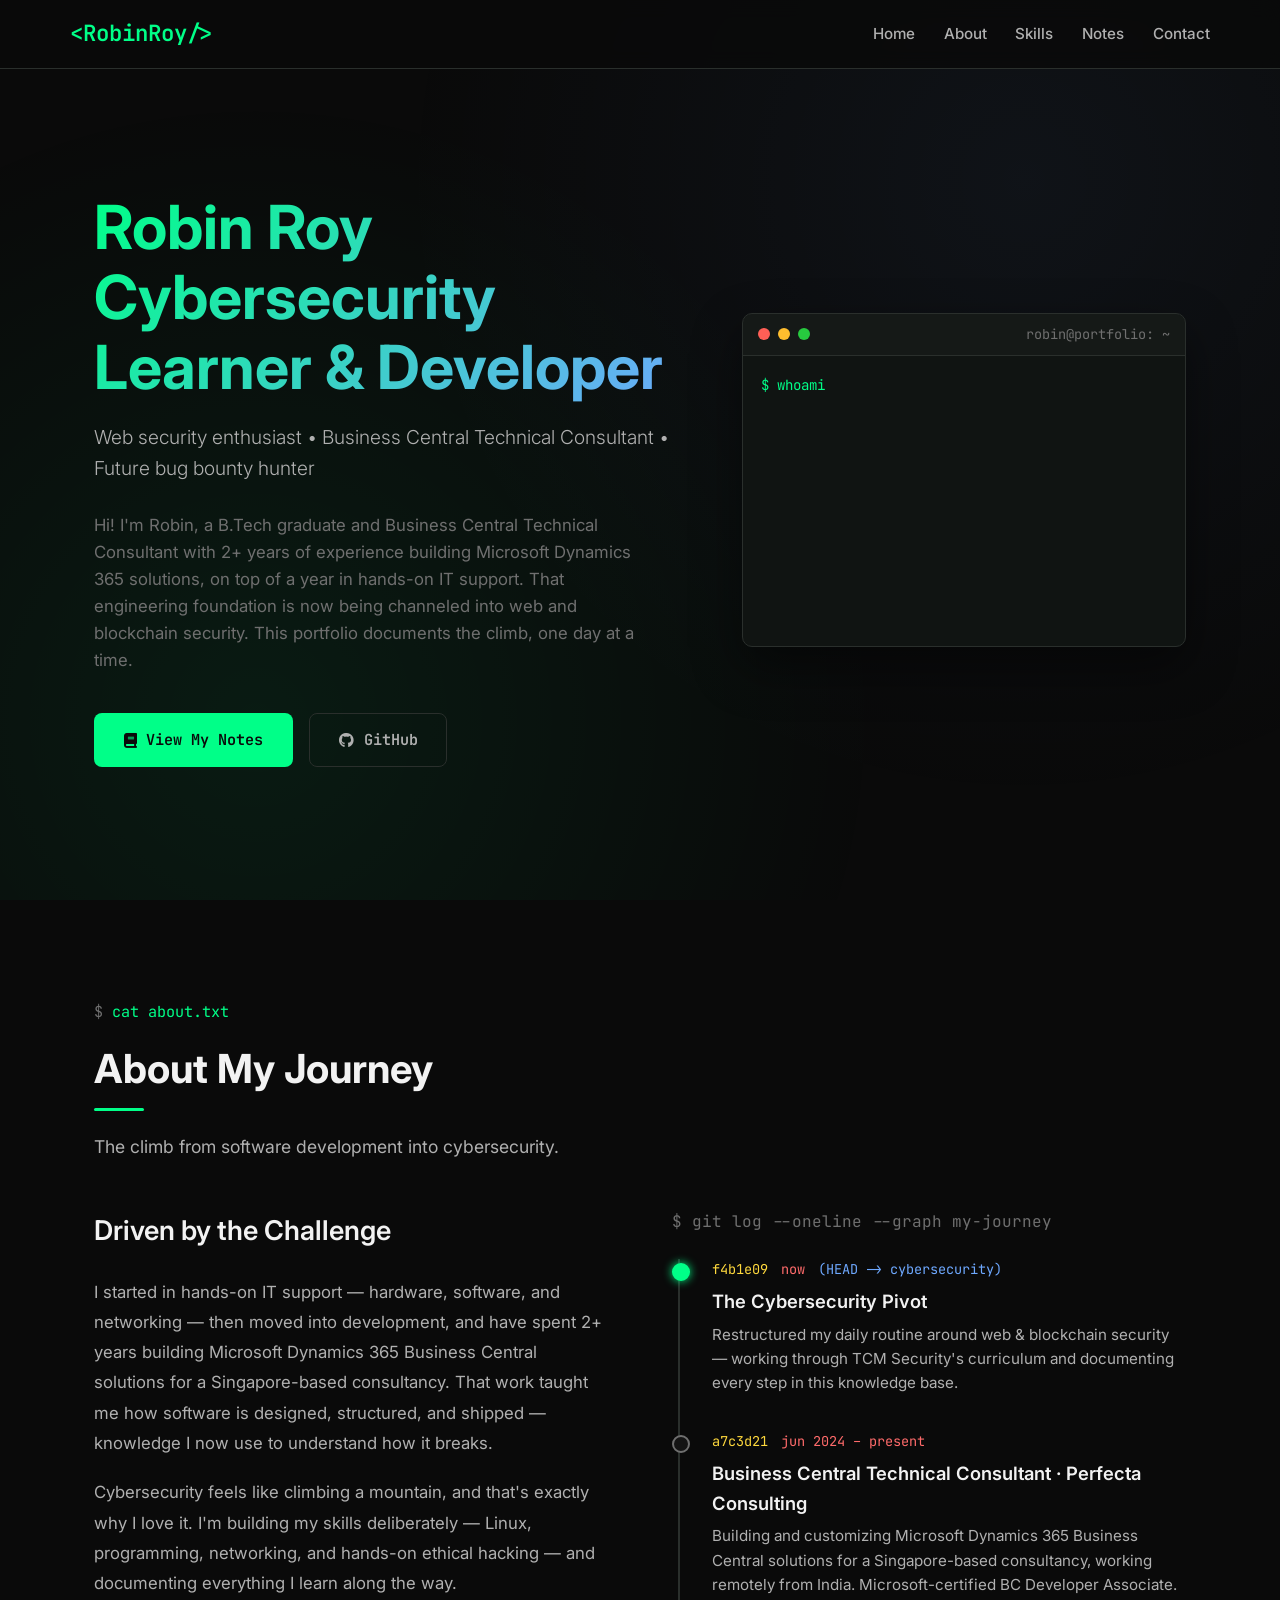
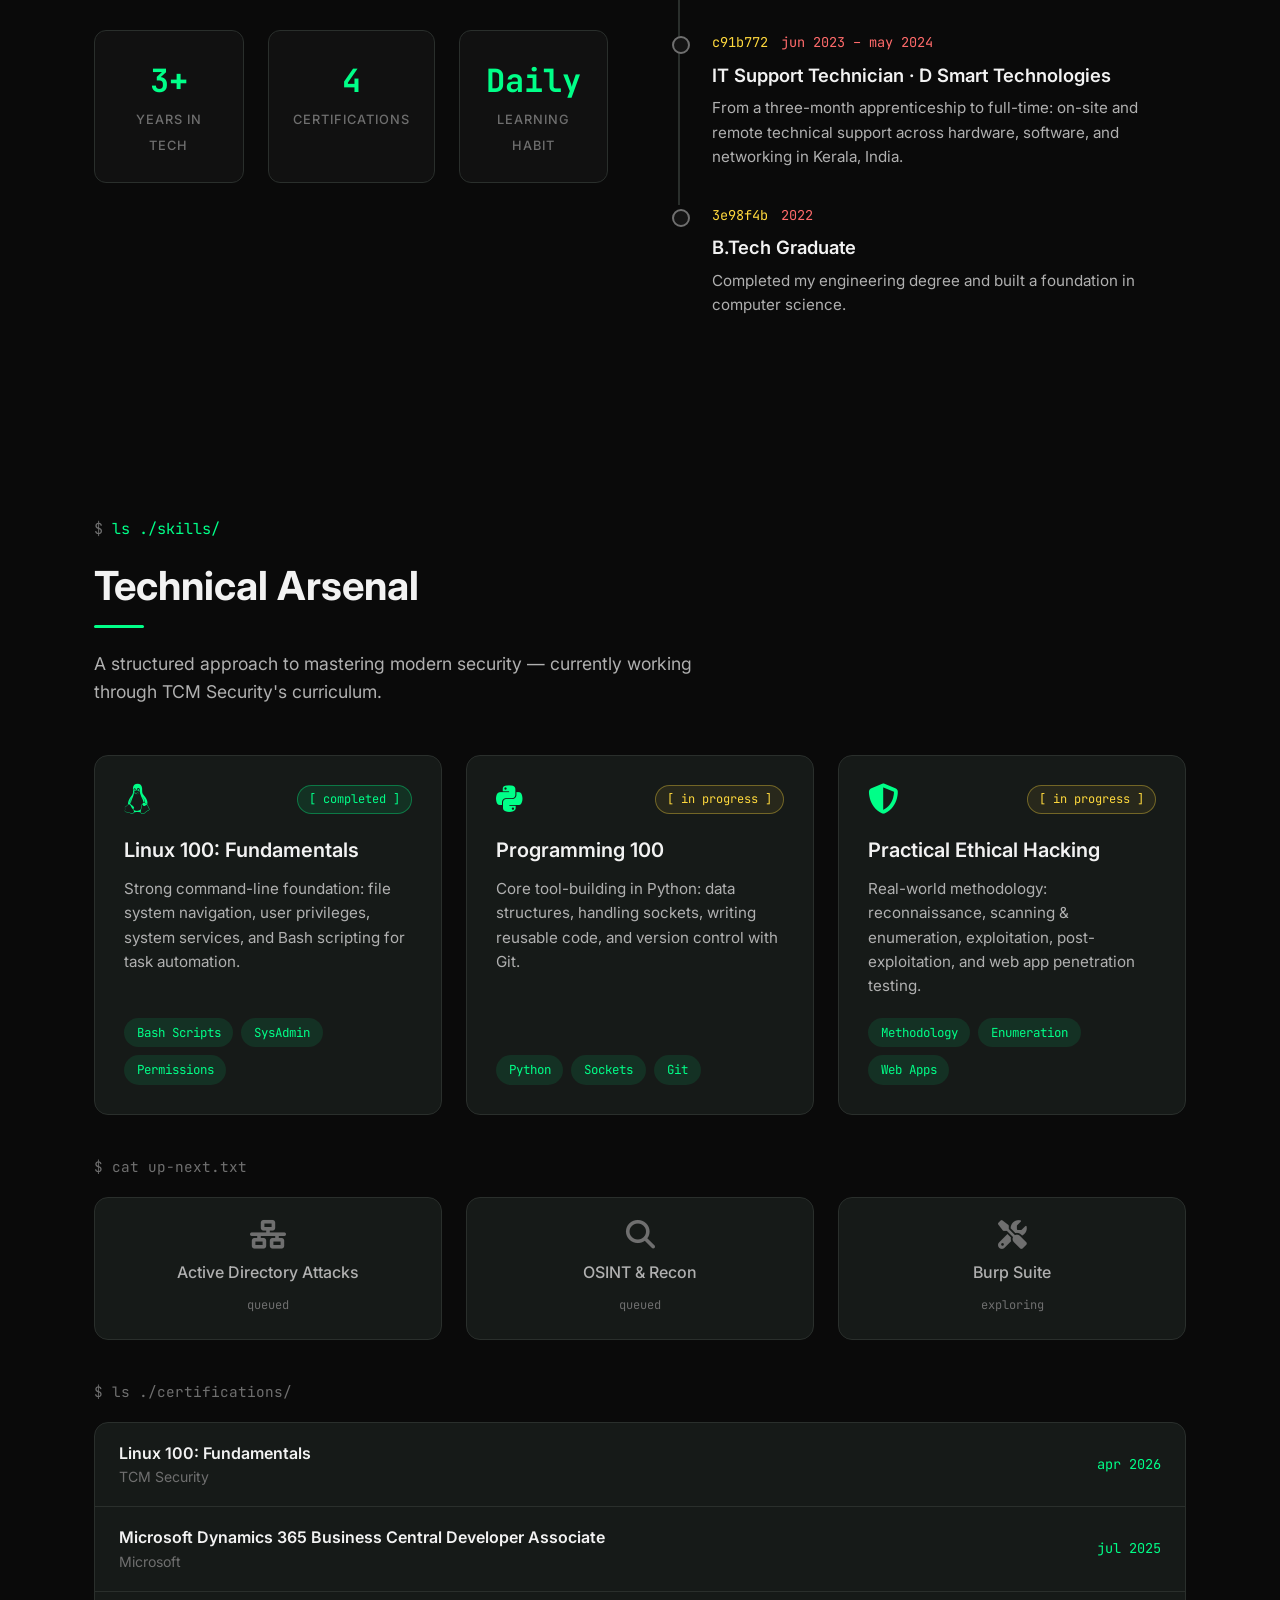
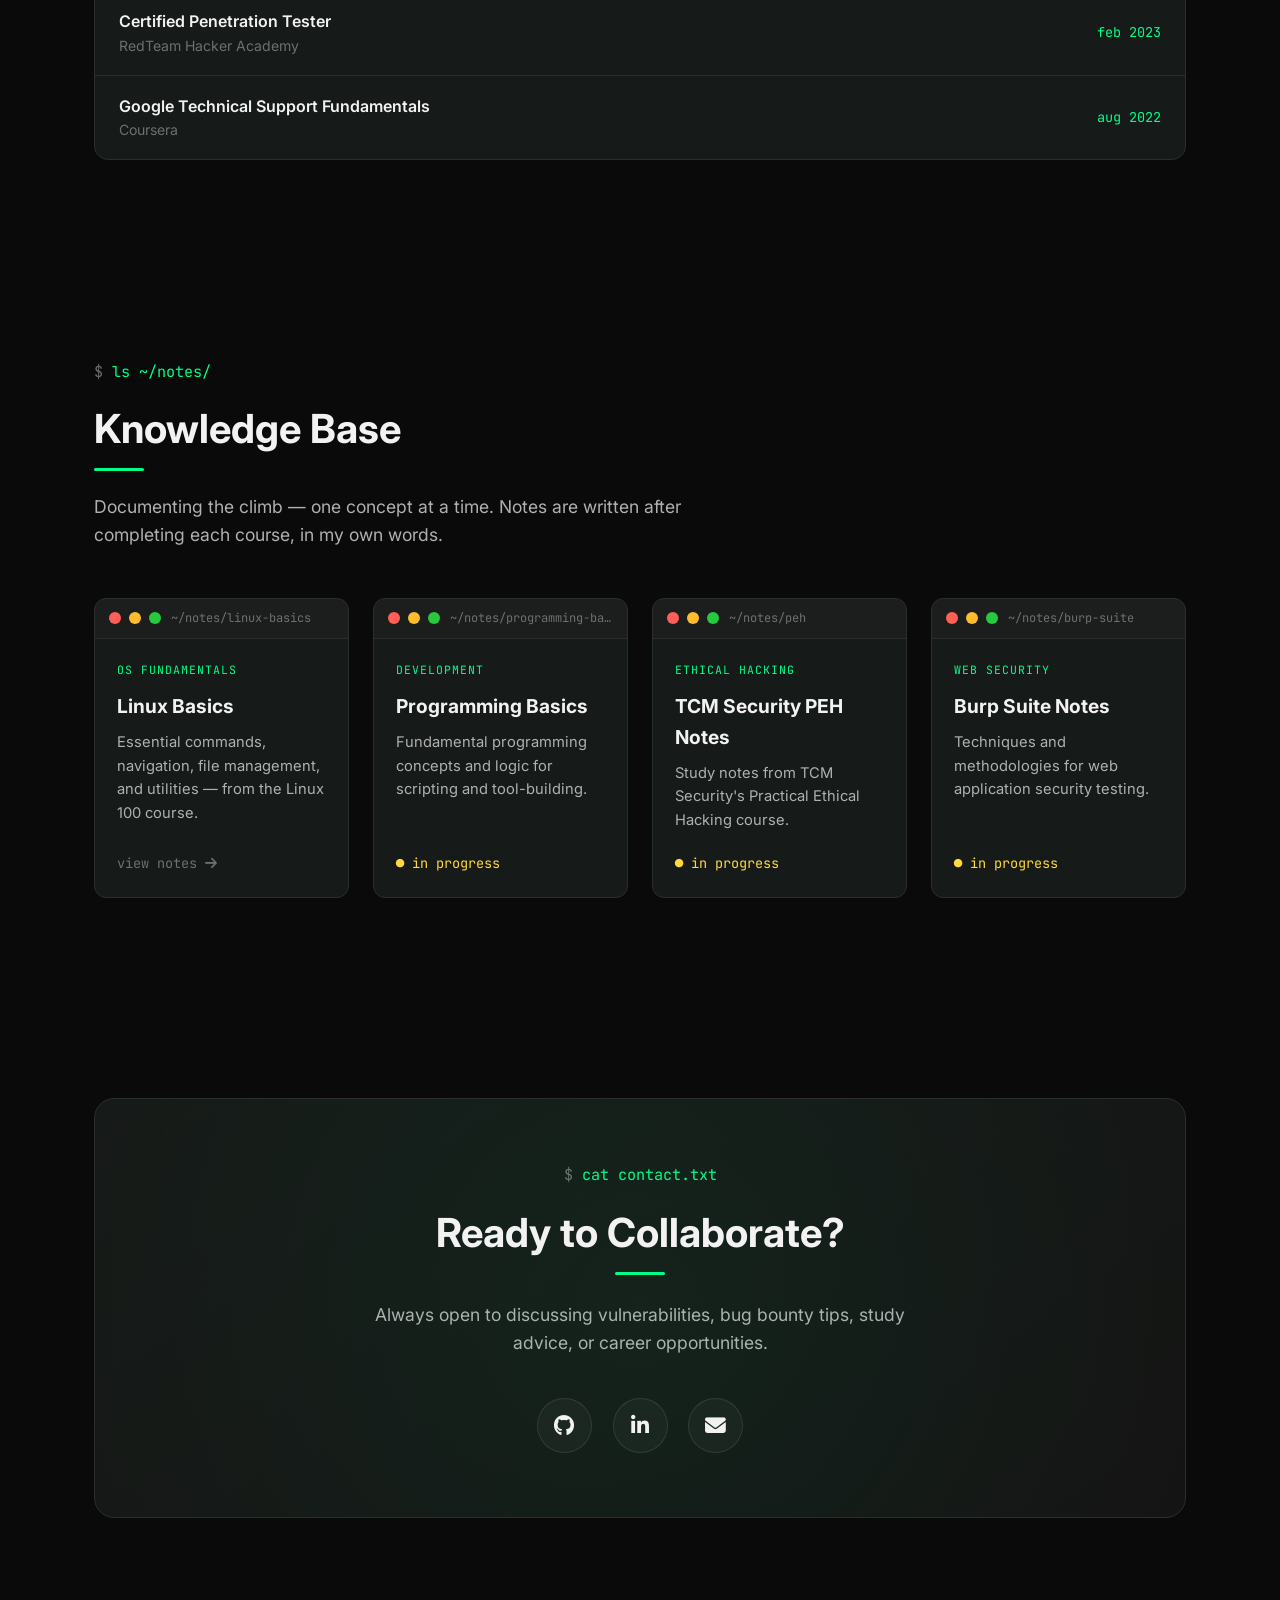
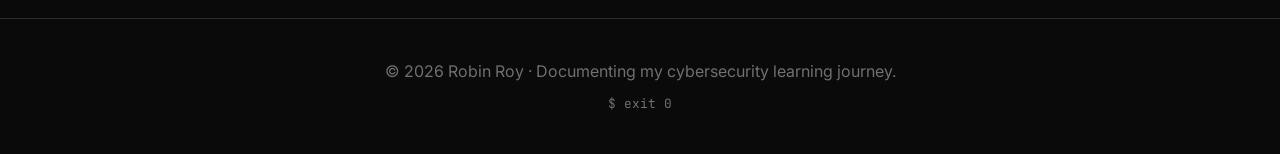
==== commit f9f2785b: "Update with real profile data - Real contact links: LinkedIn (robin-roy-) and email; removes the   p" ====
--- a/index.html
+++ b/index.html
@@ -44,12 +44,12 @@
             <div class="hero-grid">
                 <div class="hero-content">
                     <h1>Robin Roy<br>Cybersecurity Learner &amp; Developer</h1>
-                    <p class="subtitle">Web security enthusiast • Business Central Developer • Future bug bounty hunter</p>
+                    <p class="subtitle">Web security enthusiast • Business Central Technical Consultant • Future bug bounty hunter</p>
                     <p class="description">
-                        Hi! I'm Robin, a B.Tech graduate and Business Central Developer with 2.5+ years of
-                        professional experience. Software development gave me a strong engineering foundation —
-                        now I'm channeling it into web and blockchain security. This portfolio documents
-                        that climb, one day at a time.
+                        Hi! I'm Robin, a B.Tech graduate and Business Central Technical Consultant with 2+ years
+                        of experience building Microsoft Dynamics 365 solutions, on top of a year in hands-on
+                        IT support. That engineering foundation is now being channeled into web and blockchain
+                        security. This portfolio documents the climb, one day at a time.
                     </p>
                     <div class="hero-actions">
                         <a href="#notes" class="btn btn-primary"><i class="fas fa-book"></i> View My Notes</a>
@@ -71,7 +71,7 @@
                         <div>$ whoami</div>
                         <div class="t-dim">robin_roy</div>
                         <div>$ cat experience.txt</div>
-                        <div class="t-red">• Business Central Developer (2.5+ yrs)</div>
+                        <div class="t-red">• Business Central Technical Consultant (2+ yrs)</div>
                         <div class="t-green">• Cybersecurity Learner</div>
                         <div class="t-yellow">• Web &amp; Blockchain Security Enthusiast</div>
                         <div class="t-blue">• Daily study &amp; documentation habit</div>
@@ -92,9 +92,10 @@
                 <div class="about-narrative reveal">
                     <h3 class="narrative-heading">Driven by the Challenge</h3>
                     <p>
-                        I've spent 2.5+ years building business solutions as a Business Central Developer.
-                        That work taught me how software is designed, structured, and shipped — knowledge
-                        I now use to understand how it breaks.
+                        I started in hands-on IT support — hardware, software, and networking — then moved
+                        into development, and have spent 2+ years building Microsoft Dynamics 365 Business
+                        Central solutions for a Singapore-based consultancy. That work taught me how software
+                        is designed, structured, and shipped — knowledge I now use to understand how it breaks.
                     </p>
                     <p>
                         Cybersecurity feels like climbing a mountain, and that's exactly why I love it.
@@ -103,8 +104,12 @@
                     </p>
                     <div class="stats-row">
                         <div class="stat-box">
-                            <span class="stat-number">2.5+</span>
-                            <span class="stat-label">Years Dev Exp</span>
+                            <span class="stat-number">3+</span>
+                            <span class="stat-label">Years in Tech</span>
+                        </div>
+                        <div class="stat-box">
+                            <span class="stat-number">4</span>
+                            <span class="stat-label">Certifications</span>
                         </div>
                         <div class="stat-box">
                             <span class="stat-number">Daily</span>
@@ -126,10 +131,17 @@
                         </div>
                         <div class="commit">
                             <div class="commit-meta">
-                                <span class="commit-hash">a7c3d21</span><span class="commit-date">2023 – present</span>
+                                <span class="commit-hash">a7c3d21</span><span class="commit-date">jun 2024 – present</span>
                             </div>
-                            <h3>Business Central Developer</h3>
-                            <p>Implementing client solutions and strengthening my software architecture and application logic skills.</p>
+                            <h3>Business Central Technical Consultant · Perfecta Consulting</h3>
+                            <p>Building and customizing Microsoft Dynamics 365 Business Central solutions for a Singapore-based consultancy, working remotely from India. Microsoft-certified BC Developer Associate.</p>
+                        </div>
+                        <div class="commit">
+                            <div class="commit-meta">
+                                <span class="commit-hash">c91b772</span><span class="commit-date">jun 2023 – may 2024</span>
+                            </div>
+                            <h3>IT Support Technician · D Smart Technologies</h3>
+                            <p>From a three-month apprenticeship to full-time: on-site and remote technical support across hardware, software, and networking in Kerala, India.</p>
                         </div>
                         <div class="commit">
                             <div class="commit-meta">
@@ -213,6 +225,38 @@
                     <span>exploring</span>
                 </div>
             </div>
+
+            <p class="upnext-label">ls ./certifications/</p>
+            <div class="certs-list reveal">
+                <div class="cert-row">
+                    <div>
+                        <span class="cert-name">Linux 100: Fundamentals</span>
+                        <span class="cert-issuer">TCM Security</span>
+                    </div>
+                    <span class="cert-date">apr 2026</span>
+                </div>
+                <div class="cert-row">
+                    <div>
+                        <span class="cert-name">Microsoft Dynamics 365 Business Central Developer Associate</span>
+                        <span class="cert-issuer">Microsoft</span>
+                    </div>
+                    <span class="cert-date">jul 2025</span>
+                </div>
+                <div class="cert-row">
+                    <div>
+                        <span class="cert-name">Certified Penetration Tester</span>
+                        <span class="cert-issuer">RedTeam Hacker Academy</span>
+                    </div>
+                    <span class="cert-date">feb 2023</span>
+                </div>
+                <div class="cert-row">
+                    <div>
+                        <span class="cert-name">Google Technical Support Fundamentals</span>
+                        <span class="cert-issuer">Coursera</span>
+                    </div>
+                    <span class="cert-date">aug 2022</span>
+                </div>
+            </div>
         </div>
     </section>
 
@@ -304,10 +348,8 @@
                 <p>Always open to discussing vulnerabilities, bug bounty tips, study advice, or career opportunities.</p>
                 <div class="social-links">
                     <a href="https://github.com/BloodBlinker" target="_blank" rel="noopener" class="social-icon-btn" aria-label="GitHub"><i class="fab fa-github" aria-hidden="true"></i></a>
-                    <!-- TODO(Robin): replace with your real LinkedIn profile URL -->
-                    <a href="https://www.linkedin.com/in/YOUR-PROFILE" target="_blank" rel="noopener" class="social-icon-btn" aria-label="LinkedIn"><i class="fab fa-linkedin-in" aria-hidden="true"></i></a>
-                    <!-- TODO(Robin): replace with your real email address -->
-                    <a href="mailto:your.email@example.com" class="social-icon-btn" aria-label="Email"><i class="fas fa-envelope" aria-hidden="true"></i></a>
+                    <a href="https://www.linkedin.com/in/robin-roy-/" target="_blank" rel="noopener" class="social-icon-btn" aria-label="LinkedIn"><i class="fab fa-linkedin-in" aria-hidden="true"></i></a>
+                    <a href="mailto:robinroy3107@gmail.com" class="social-icon-btn" aria-label="Email"><i class="fas fa-envelope" aria-hidden="true"></i></a>
                 </div>
             </div>
         </div>
--- a/css/style.css
+++ b/css/style.css
@@ -665,6 +665,51 @@
     color: var(--text-muted);
 }
 
+/* Certifications — file-listing style rows */
+.certs-list {
+    background: var(--card-bg);
+    border: 1px solid var(--border-color);
+    border-radius: 14px;
+    overflow: hidden;
+}
+
+.cert-row {
+    display: flex;
+    align-items: center;
+    justify-content: space-between;
+    gap: 1rem;
+    flex-wrap: wrap;
+    padding: 1.1rem 1.5rem;
+    border-bottom: 1px solid var(--border-color);
+    transition: background 0.3s;
+}
+
+.cert-row:last-child {
+    border-bottom: none;
+}
+
+.cert-row:hover {
+    background: var(--accent-soft);
+}
+
+.cert-name {
+    display: block;
+    font-weight: 600;
+}
+
+.cert-issuer {
+    display: block;
+    color: var(--text-muted);
+    font-size: 0.88rem;
+}
+
+.cert-date {
+    font-family: var(--mono);
+    font-size: 0.85rem;
+    color: var(--accent);
+    white-space: nowrap;
+}
+
 /* ==========================================================================
    Knowledge Base — note cards styled as terminal windows
    ========================================================================== */
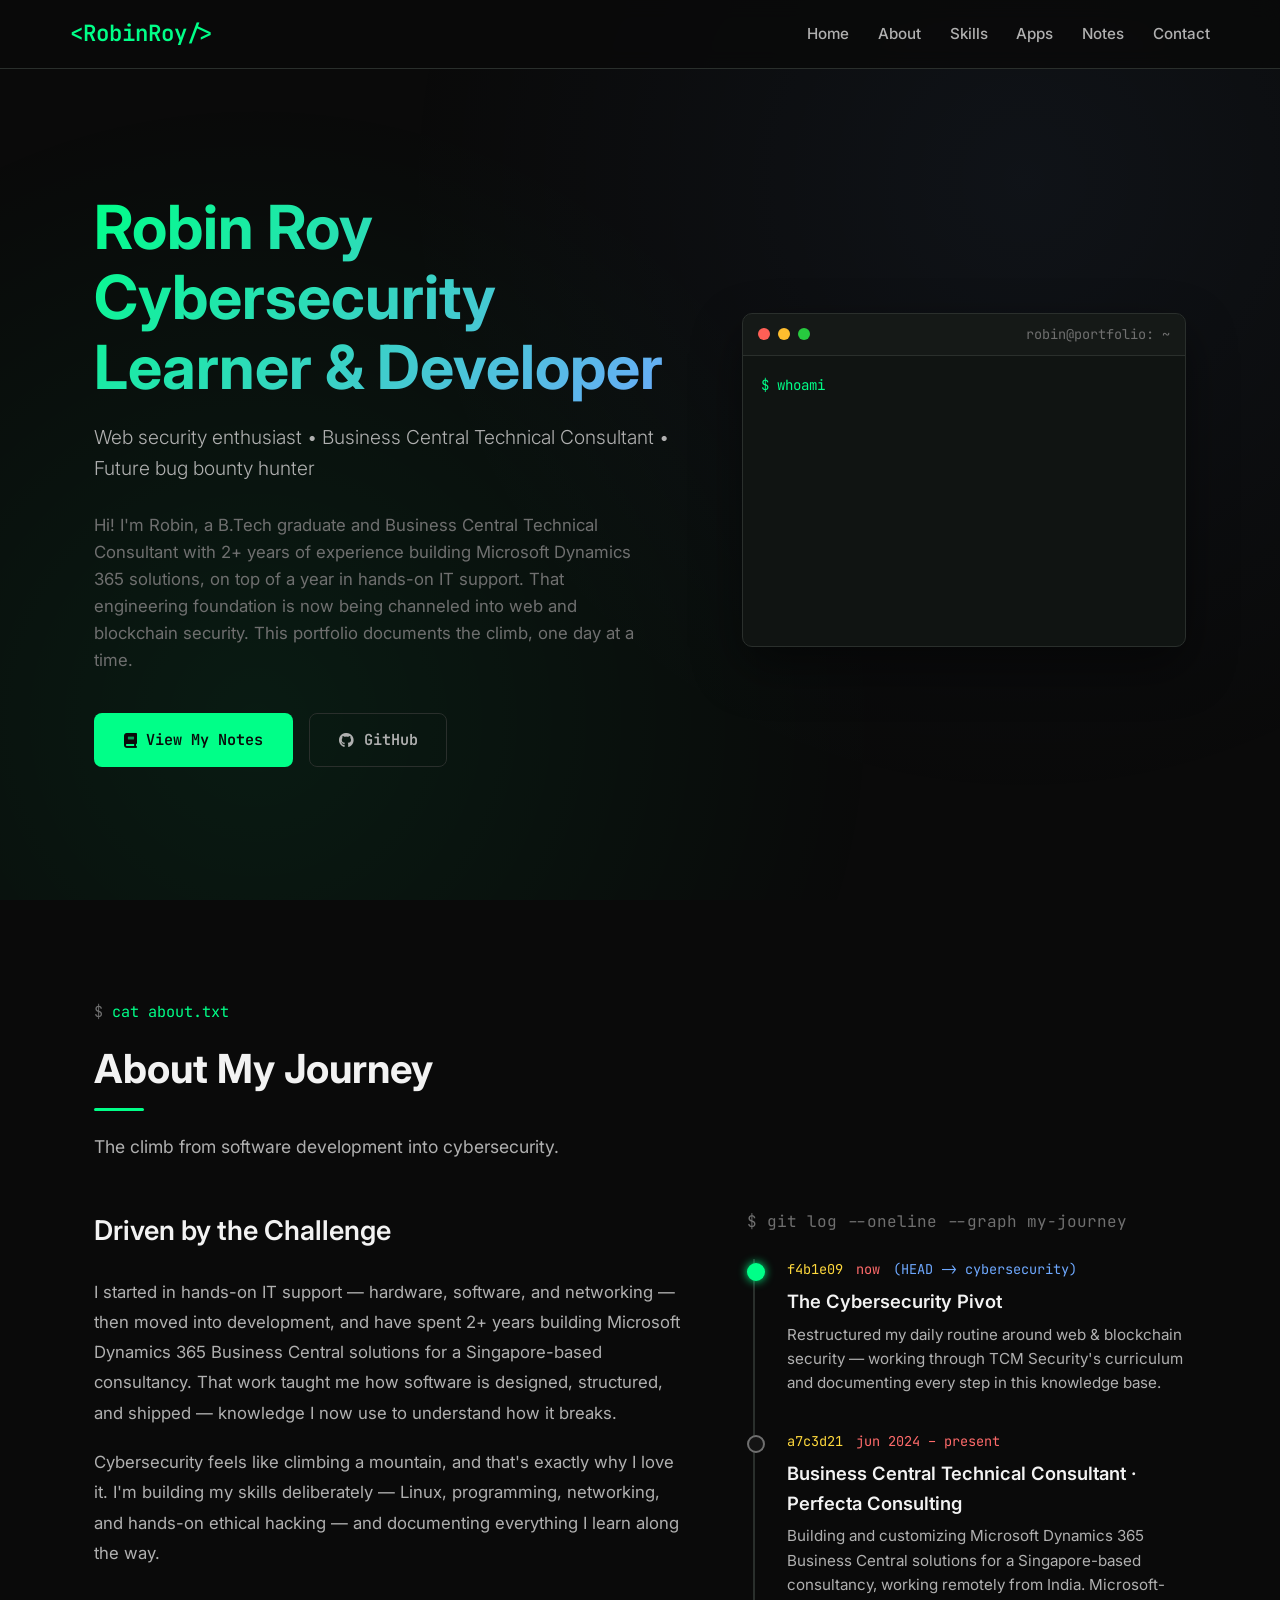
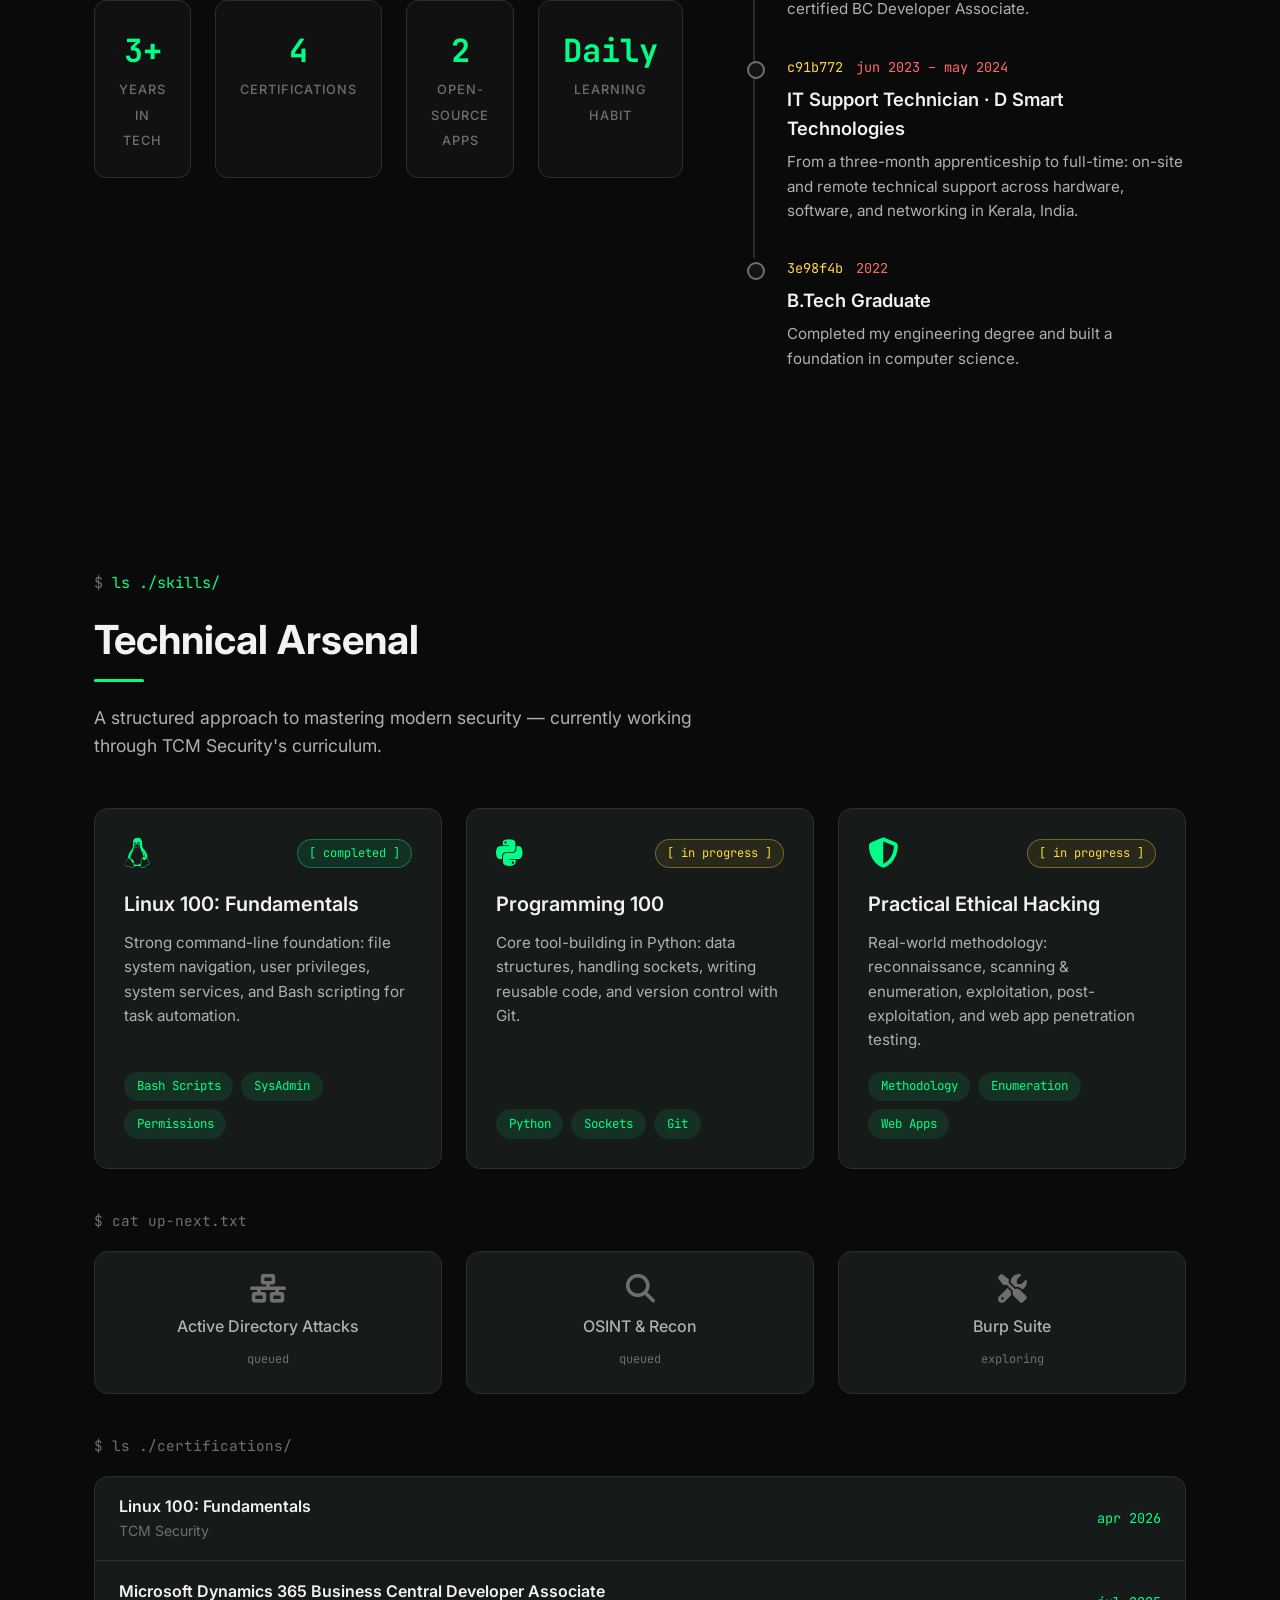
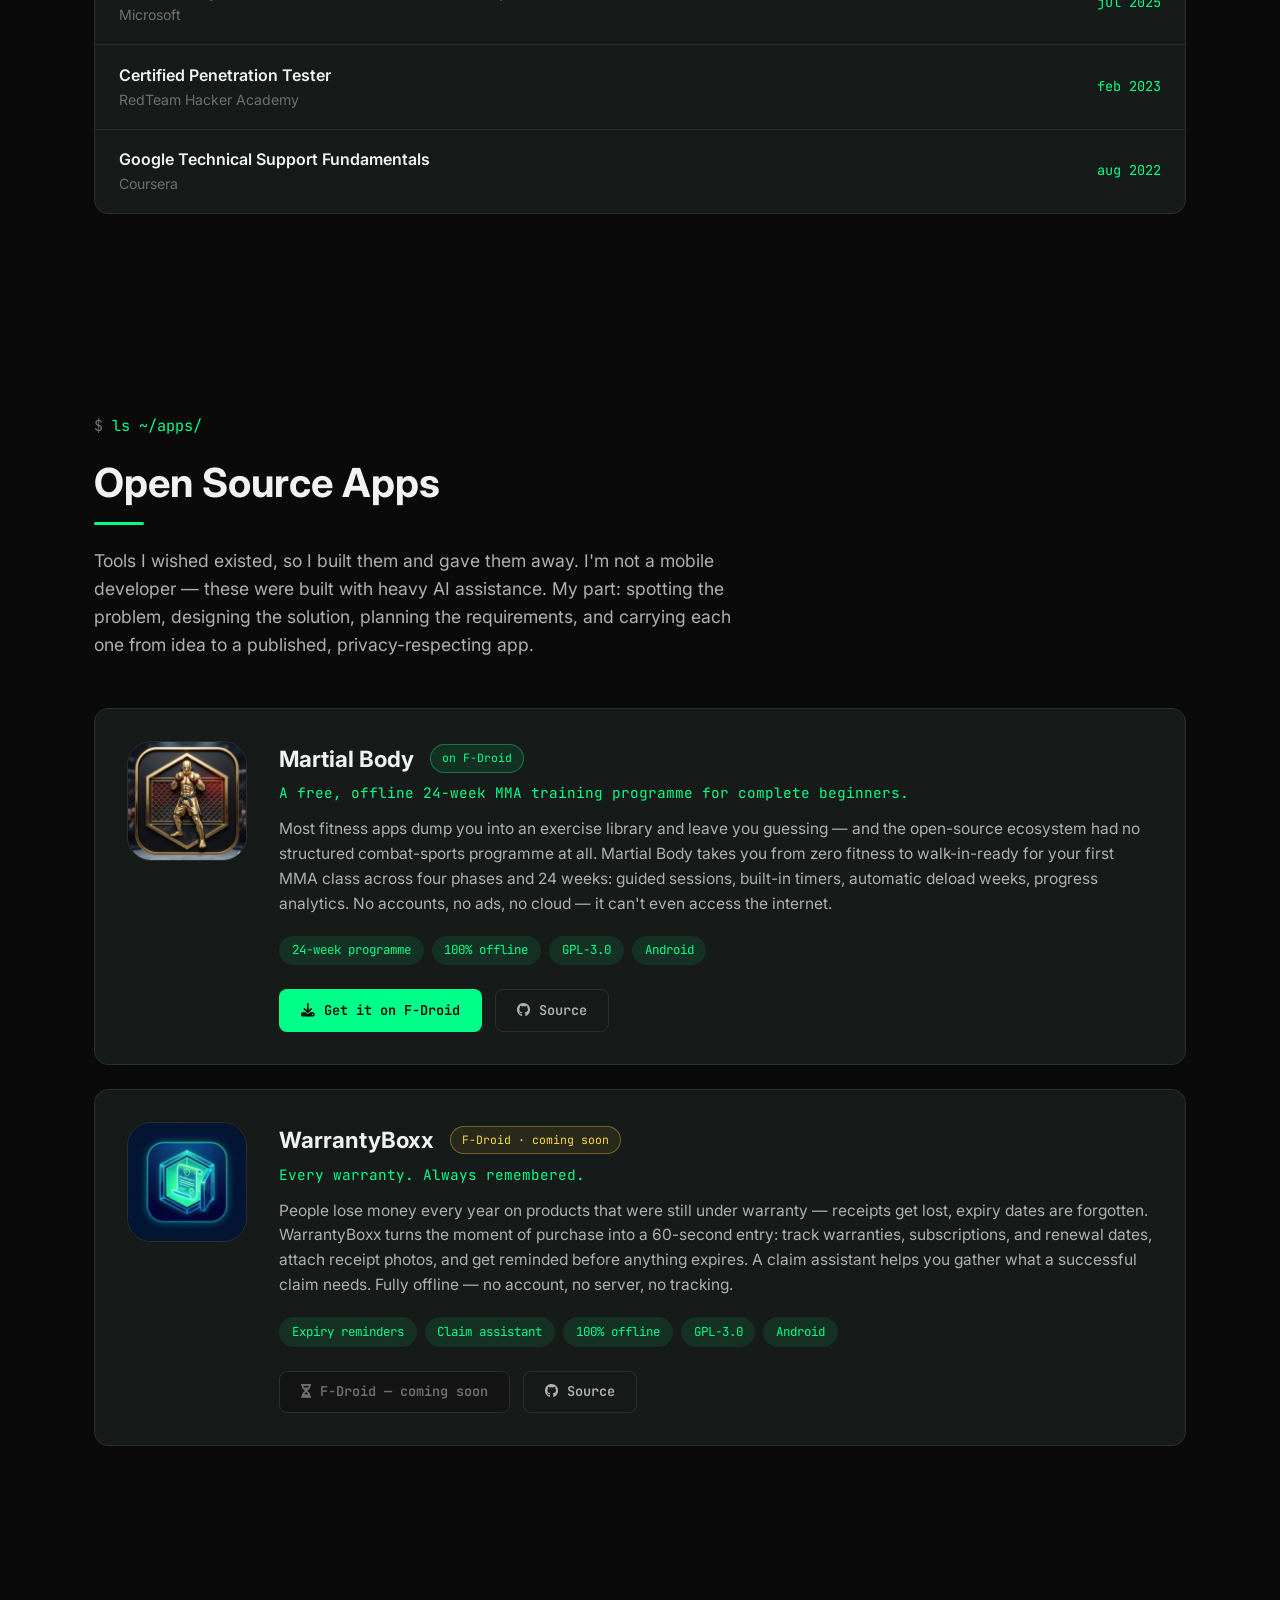
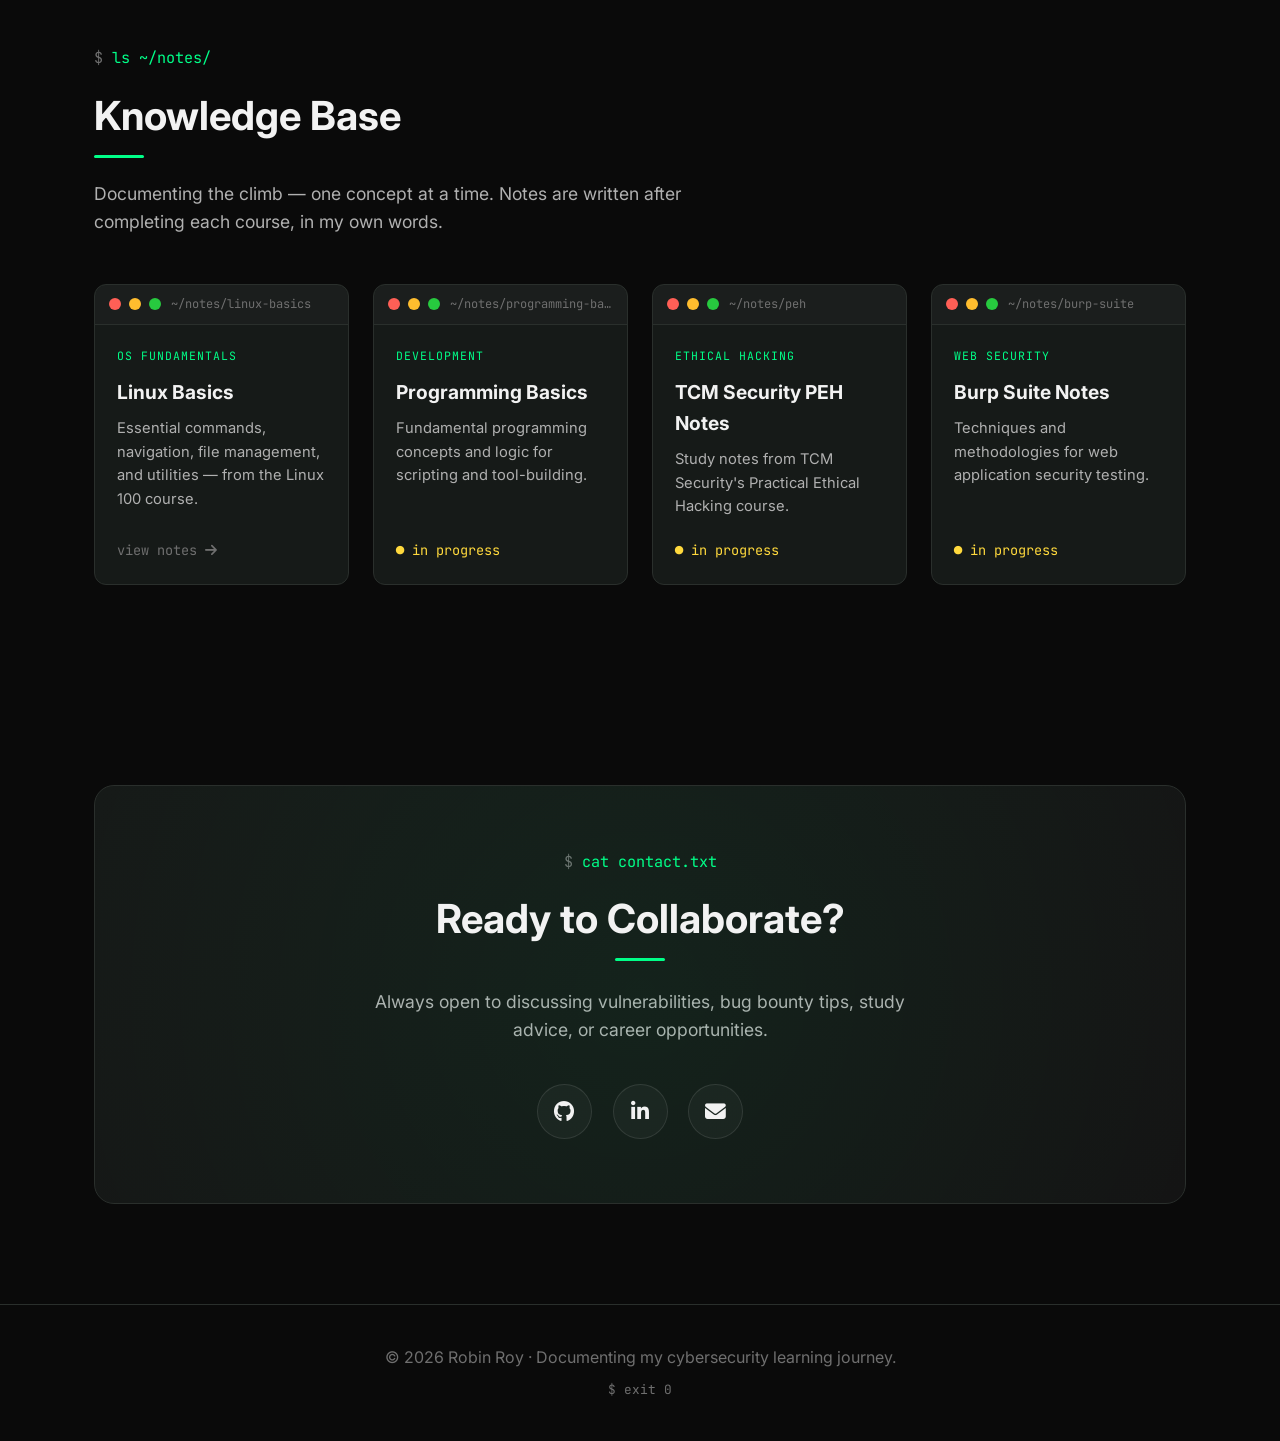
==== commit a5104403: "Add Open Source Apps section - New #apps section between Skills and Knowledge Base showcasing   Mart" ====
--- a/index.html
+++ b/index.html
@@ -32,6 +32,7 @@
                 <li><a href="#home">Home</a></li>
                 <li><a href="#about">About</a></li>
                 <li><a href="#skills">Skills</a></li>
+                <li><a href="#apps">Apps</a></li>
                 <li><a href="#notes">Notes</a></li>
                 <li><a href="#contact">Contact</a></li>
             </ul>
@@ -112,6 +113,10 @@
                             <span class="stat-label">Certifications</span>
                         </div>
                         <div class="stat-box">
+                            <span class="stat-number">2</span>
+                            <span class="stat-label">Open-Source Apps</span>
+                        </div>
+                        <div class="stat-box">
                             <span class="stat-number">Daily</span>
                             <span class="stat-label">Learning Habit</span>
                         </div>
@@ -260,6 +265,80 @@
         </div>
     </section>
 
+    <!-- Open Source Apps -->
+    <section id="apps" class="section">
+        <div class="container">
+            <span class="section-cmd">ls ~/apps/</span>
+            <h2 class="section-title">Open Source Apps</h2>
+            <p class="section-subtitle">
+                Tools I wished existed, so I built them and gave them away. I'm not a mobile developer —
+                these were built with heavy AI assistance. My part: spotting the problem, designing the
+                solution, planning the requirements, and carrying each one from idea to a published,
+                privacy-respecting app.
+            </p>
+
+            <div class="apps-list">
+                <article class="app-card reveal">
+                    <img src="assets/img/martial-body.png" alt="Martial Body app icon" class="app-icon" width="120" height="120" loading="lazy">
+                    <div class="app-info">
+                        <div class="app-title-row">
+                            <h3>Martial Body</h3>
+                            <span class="app-badge live">on F-Droid</span>
+                        </div>
+                        <p class="app-tagline">A free, offline 24-week MMA training programme for complete beginners.</p>
+                        <p class="app-desc">
+                            Most fitness apps dump you into an exercise library and leave you guessing — and the
+                            open-source ecosystem had no structured combat-sports programme at all. Martial Body
+                            takes you from zero fitness to walk-in-ready for your first MMA class across four
+                            phases and 24 weeks: guided sessions, built-in timers, automatic deload weeks,
+                            progress analytics. No accounts, no ads, no cloud — it can't even access the internet.
+                        </p>
+                        <div class="tags">
+                            <span class="tag">24-week programme</span>
+                            <span class="tag">100% offline</span>
+                            <span class="tag">GPL-3.0</span>
+                            <span class="tag">Android</span>
+                        </div>
+                        <div class="app-actions">
+                            <a href="https://f-droid.org/en/packages/com.robinroy.martial_body/" target="_blank" rel="noopener" class="btn btn-primary btn-sm"><i class="fas fa-download"></i> Get it on F-Droid</a>
+                            <a href="https://github.com/BloodBlinker/martial-body" target="_blank" rel="noopener" class="btn btn-ghost btn-sm"><i class="fab fa-github"></i> Source</a>
+                        </div>
+                    </div>
+                </article>
+
+                <article class="app-card reveal">
+                    <img src="assets/img/warrantyboxx.png" alt="WarrantyBoxx app icon" class="app-icon" width="120" height="120" loading="lazy">
+                    <div class="app-info">
+                        <div class="app-title-row">
+                            <h3>WarrantyBoxx</h3>
+                            <span class="app-badge soon">F-Droid · coming soon</span>
+                        </div>
+                        <p class="app-tagline">Every warranty. Always remembered.</p>
+                        <p class="app-desc">
+                            People lose money every year on products that were still under warranty — receipts get
+                            lost, expiry dates are forgotten. WarrantyBoxx turns the moment of purchase into a
+                            60-second entry: track warranties, subscriptions, and renewal dates, attach receipt
+                            photos, and get reminded before anything expires. A claim assistant helps you gather
+                            what a successful claim needs. Fully offline — no account, no server, no tracking.
+                        </p>
+                        <div class="tags">
+                            <span class="tag">Expiry reminders</span>
+                            <span class="tag">Claim assistant</span>
+                            <span class="tag">100% offline</span>
+                            <span class="tag">GPL-3.0</span>
+                            <span class="tag">Android</span>
+                        </div>
+                        <div class="app-actions">
+                            <!-- TODO(Robin): swap for the real F-Droid link once published -->
+                            <span class="btn btn-primary btn-sm btn-disabled" title="Awaiting F-Droid publication"><i class="fas fa-hourglass-half"></i> F-Droid — coming soon</span>
+                            <a href="https://github.com/BloodBlinker/WarrantyBoxx-" target="_blank" rel="noopener" class="btn btn-ghost btn-sm"><i class="fab fa-github"></i> Source</a>
+                        </div>
+                    </div>
+                </article>
+            </div>
+        </div>
+    </section>
+
     <!-- Knowledge Base -->
     <section id="notes" class="section">
         <div class="container">
--- a/css/style.css
+++ b/css/style.css
@@ -665,6 +665,113 @@
     color: var(--text-muted);
 }
 
+/* ==========================================================================
+   Open Source Apps
+   ========================================================================== */
+
+.apps-list {
+    display: flex;
+    flex-direction: column;
+    gap: 1.5rem;
+}
+
+.app-card {
+    display: grid;
+    grid-template-columns: 120px 1fr;
+    gap: 2rem;
+    background: var(--card-bg);
+    border: 1px solid var(--border-color);
+    border-radius: 14px;
+    padding: 2rem;
+    transition: all 0.3s ease;
+}
+
+.app-card:hover {
+    border-color: var(--accent-border);
+    box-shadow: 0 15px 35px rgba(0, 0, 0, 0.3);
+}
+
+.app-icon {
+    width: 120px;
+    height: 120px;
+    border-radius: 24px;
+    border: 1px solid var(--border-color);
+}
+
+.app-title-row {
+    display: flex;
+    align-items: center;
+    gap: 1rem;
+    flex-wrap: wrap;
+    margin-bottom: 0.3rem;
+}
+
+.app-title-row h3 {
+    font-size: 1.4rem;
+    font-weight: 700;
+}
+
+.app-badge {
+    font-family: var(--mono);
+    font-size: 0.72rem;
+    padding: 0.25rem 0.7rem;
+    border-radius: 20px;
+    border: 1px solid;
+    white-space: nowrap;
+}
+
+.app-badge.live {
+    color: var(--accent);
+    border-color: var(--accent-border);
+    background: var(--accent-soft);
+}
+
+.app-badge.soon {
+    color: var(--t-yellow);
+    border-color: rgba(255, 217, 61, 0.35);
+    background: rgba(255, 217, 61, 0.08);
+}
+
+.app-tagline {
+    font-family: var(--mono);
+    font-size: 0.9rem;
+    color: var(--accent);
+    margin-bottom: 0.8rem;
+}
+
+.app-desc {
+    color: var(--text-secondary);
+    font-size: 0.97rem;
+    margin-bottom: 1.2rem;
+}
+
+.app-card .tags {
+    margin-bottom: 1.5rem;
+}
+
+.app-actions {
+    display: flex;
+    flex-wrap: wrap;
+    gap: 0.8rem;
+}
+
+.btn-sm {
+    padding: 0.6rem 1.3rem;
+    font-size: 0.85rem;
+}
+
+.btn-disabled {
+    background: var(--secondary-bg);
+    color: var(--text-muted);
+    border-color: var(--border-color);
+    cursor: default;
+}
+
+.btn-disabled:hover {
+    transform: none;
+    box-shadow: none;
+}
+
 /* Certifications — file-listing style rows */
 .certs-list {
     background: var(--card-bg);
@@ -1158,6 +1265,13 @@
 
     .stats-row { flex-direction: column; gap: 1rem; }
 
+    .app-card {
+        grid-template-columns: 1fr;
+        gap: 1.2rem;
+    }
+
+    .app-icon { width: 90px; height: 90px; }
+
     .mini-grid { grid-template-columns: 1fr; }
 
     .contact-banner { padding: 3rem 1.5rem; }
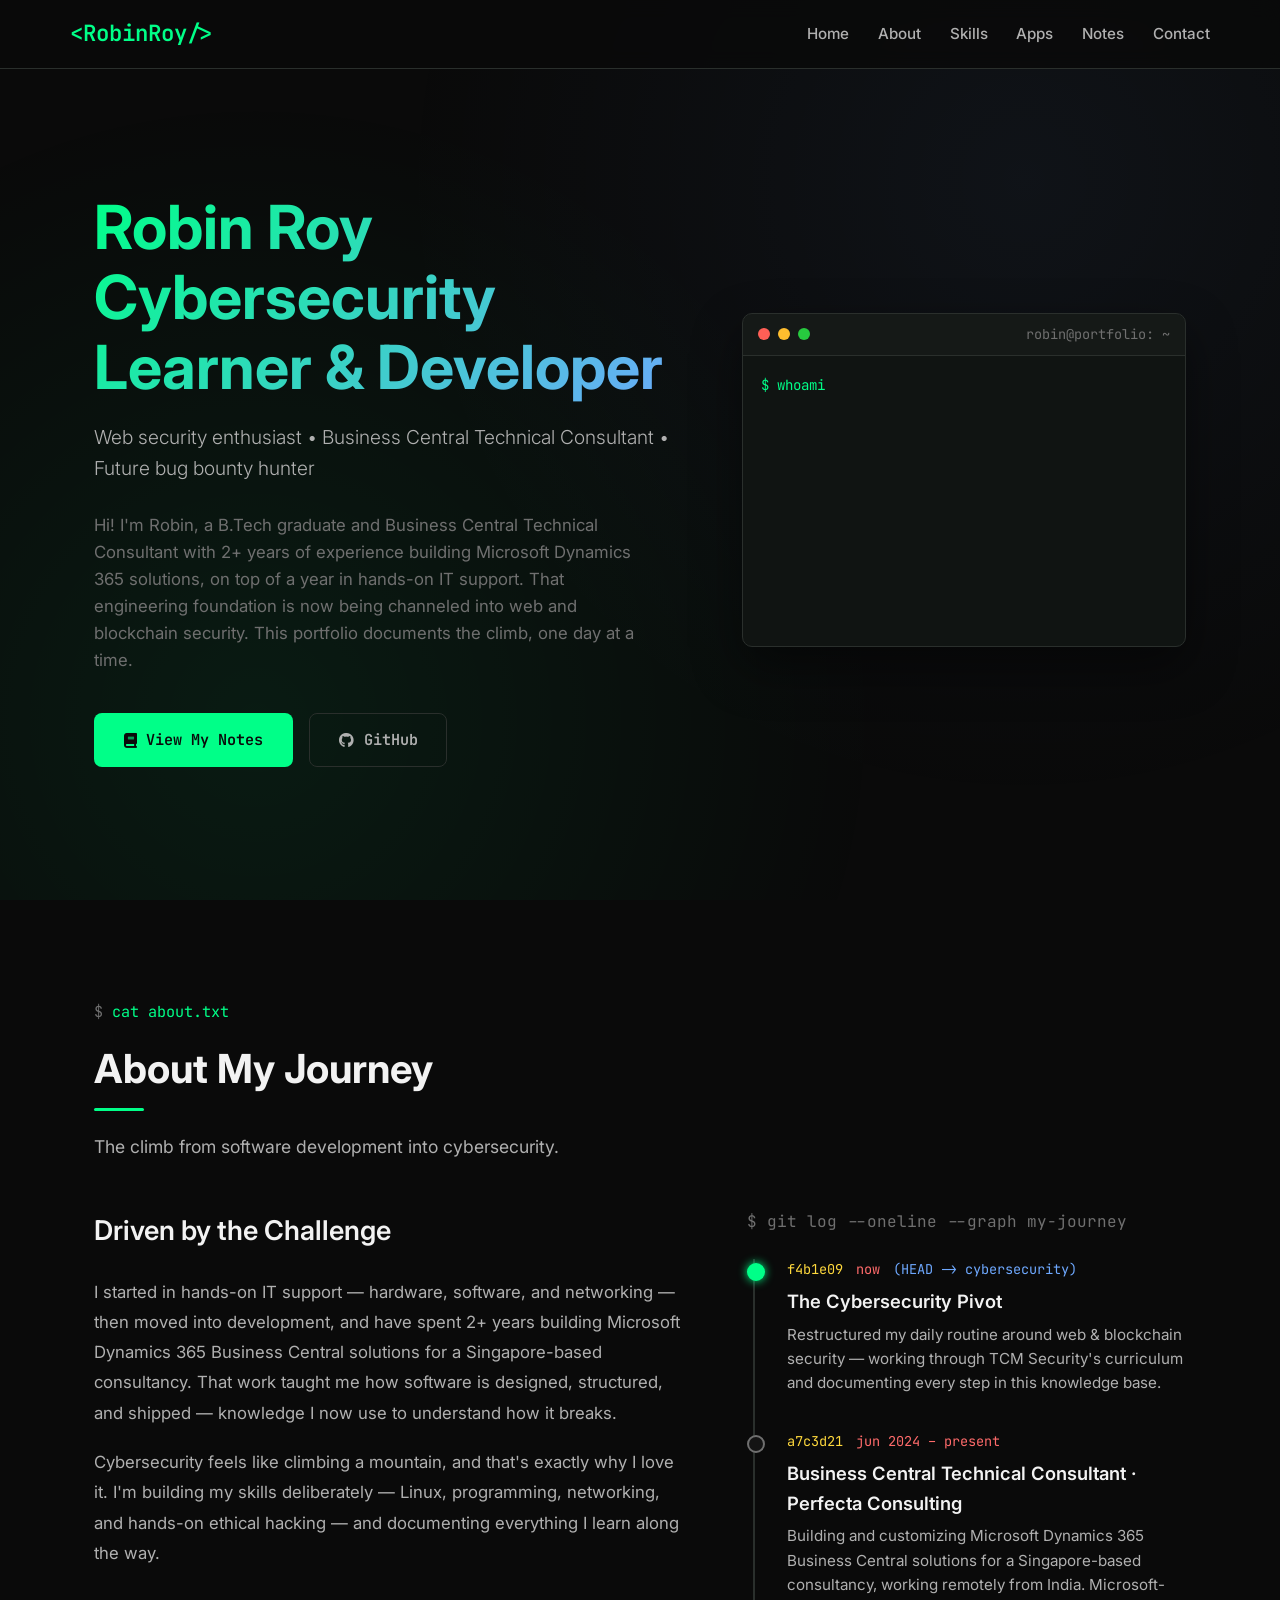
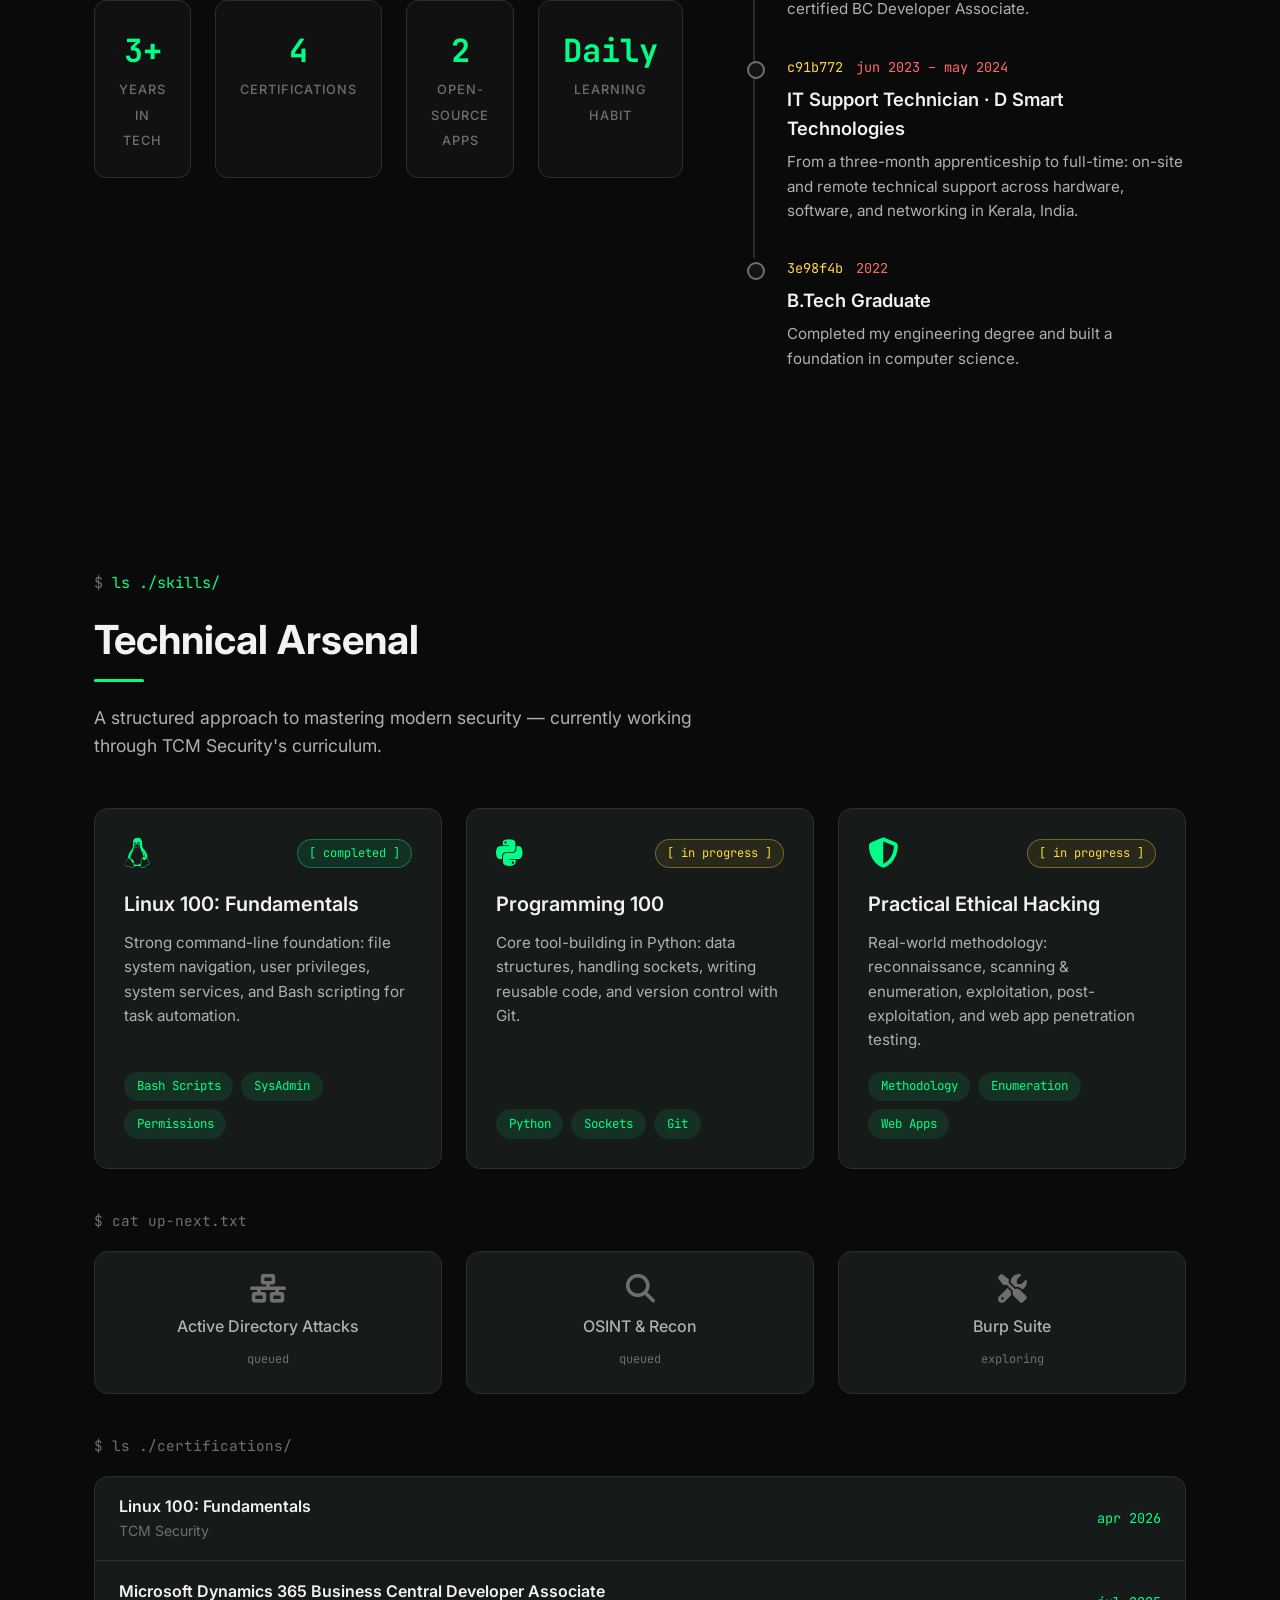
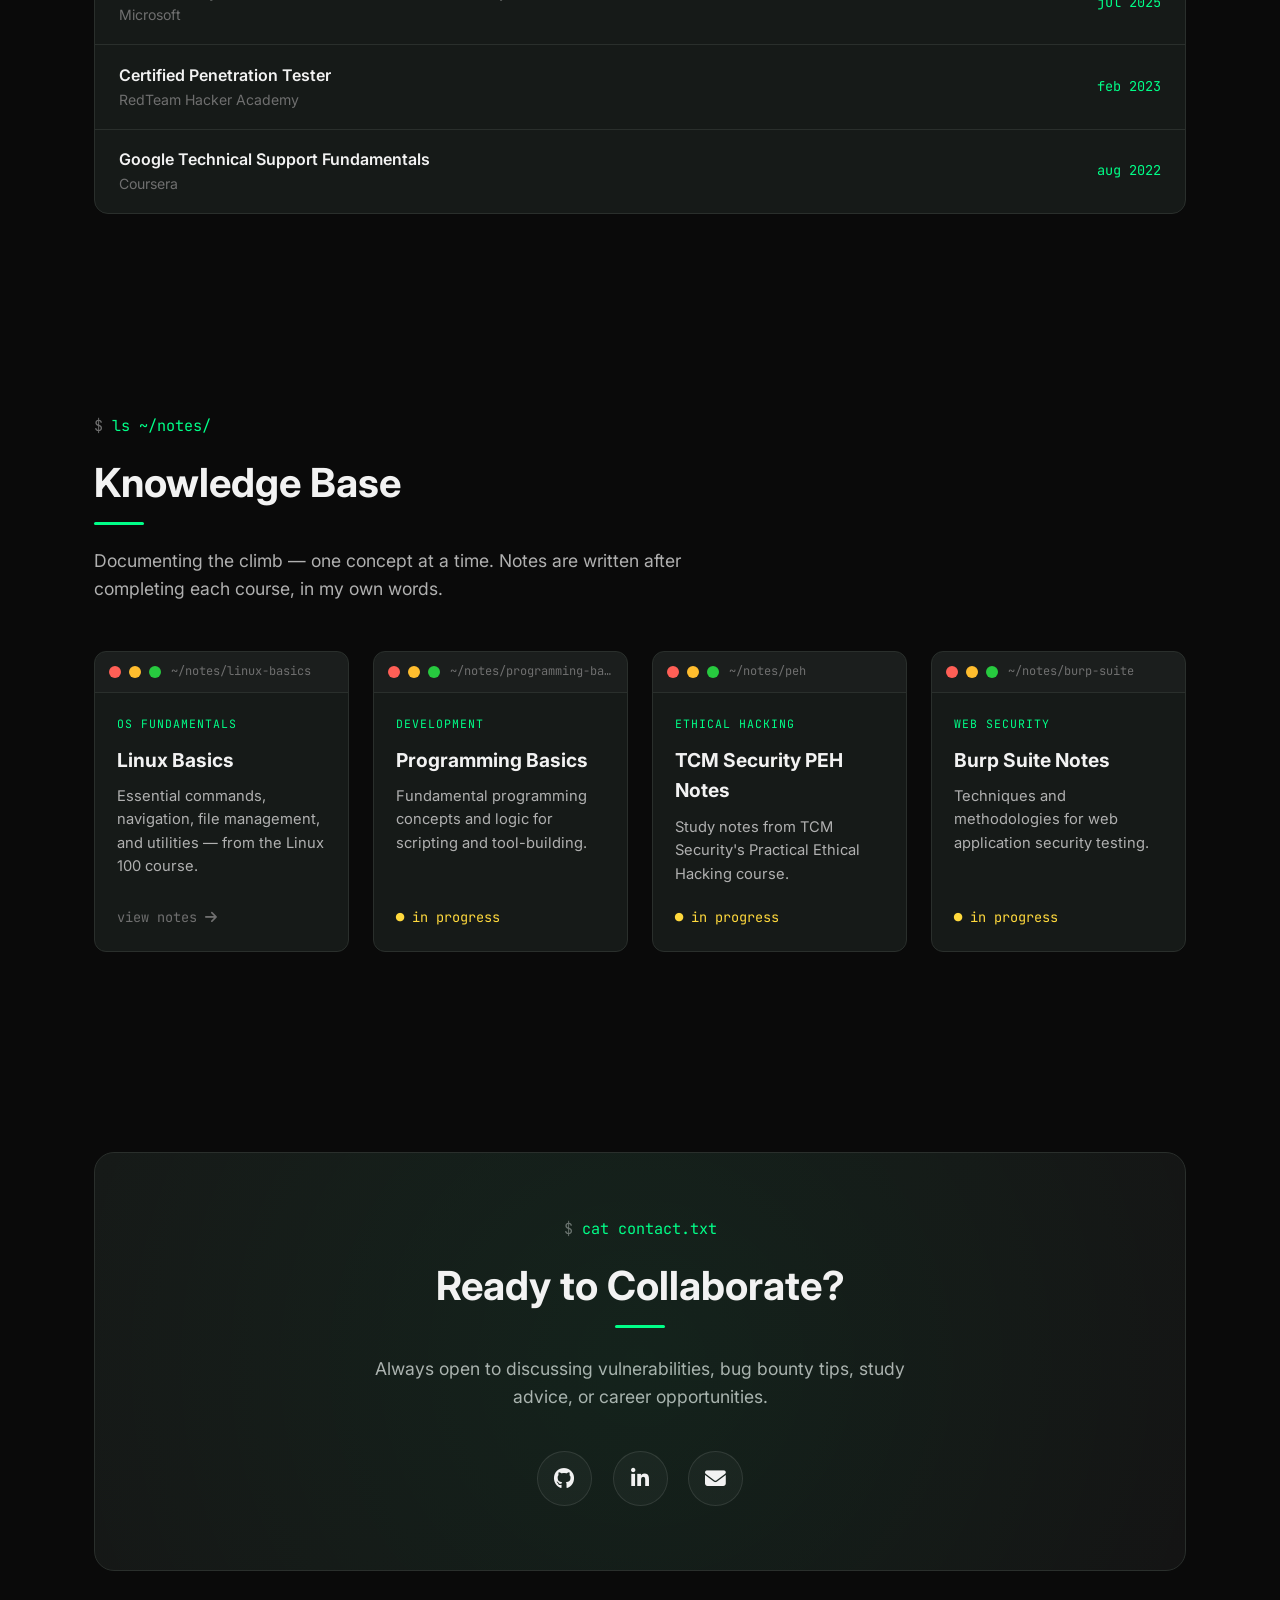
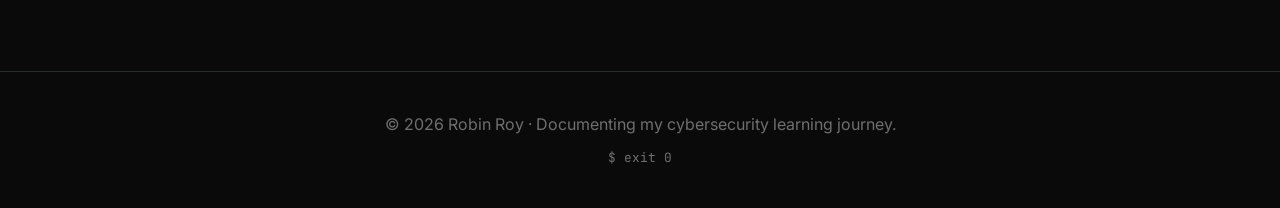
==== commit f657bfe2: "Move apps to dedicated apps.html page; reword intro - Apps section removed from index.html; nav 'App" ====
--- a/index.html
+++ b/index.html
@@ -32,7 +32,7 @@
                 <li><a href="#home">Home</a></li>
                 <li><a href="#about">About</a></li>
                 <li><a href="#skills">Skills</a></li>
-                <li><a href="#apps">Apps</a></li>
+                <li><a href="apps.html">Apps</a></li>
                 <li><a href="#notes">Notes</a></li>
                 <li><a href="#contact">Contact</a></li>
             </ul>
@@ -265,79 +265,6 @@
         </div>
     </section>
 
-    <!-- Open Source Apps -->
-    <section id="apps" class="section">
-        <div class="container">
-            <span class="section-cmd">ls ~/apps/</span>
-            <h2 class="section-title">Open Source Apps</h2>
-            <p class="section-subtitle">
-                Tools I wished existed, so I built them and gave them away. I'm not a mobile developer —
-                these were built with heavy AI assistance. My part: spotting the problem, designing the
-                solution, planning the requirements, and carrying each one from idea to a published,
-                privacy-respecting app.
-            </p>
-
-            <div class="apps-list">
-                <article class="app-card reveal">
-                    <img src="assets/img/martial-body.png" alt="Martial Body app icon" class="app-icon" width="120" height="120" loading="lazy">
-                    <div class="app-info">
-                        <div class="app-title-row">
-                            <h3>Martial Body</h3>
-                            <span class="app-badge live">on F-Droid</span>
-                        </div>
-                        <p class="app-tagline">A free, offline 24-week MMA training programme for complete beginners.</p>
-                        <p class="app-desc">
-                            Most fitness apps dump you into an exercise library and leave you guessing — and the
-                            open-source ecosystem had no structured combat-sports programme at all. Martial Body
-                            takes you from zero fitness to walk-in-ready for your first MMA class across four
-                            phases and 24 weeks: guided sessions, built-in timers, automatic deload weeks,
-                            progress analytics. No accounts, no ads, no cloud — it can't even access the internet.
-                        </p>
-                        <div class="tags">
-                            <span class="tag">24-week programme</span>
-                            <span class="tag">100% offline</span>
-                            <span class="tag">GPL-3.0</span>
-                            <span class="tag">Android</span>
-                        </div>
-                        <div class="app-actions">
-                            <a href="https://f-droid.org/en/packages/com.robinroy.martial_body/" target="_blank" rel="noopener" class="btn btn-primary btn-sm"><i class="fas fa-download"></i> Get it on F-Droid</a>
-                            <a href="https://github.com/BloodBlinker/martial-body" target="_blank" rel="noopener" class="btn btn-ghost btn-sm"><i class="fab fa-github"></i> Source</a>
-                        </div>
-                    </div>
-                </article>
-
-                <article class="app-card reveal">
-                    <img src="assets/img/warrantyboxx.png" alt="WarrantyBoxx app icon" class="app-icon" width="120" height="120" loading="lazy">
-                    <div class="app-info">
-                        <div class="app-title-row">
-                            <h3>WarrantyBoxx</h3>
-                            <span class="app-badge soon">F-Droid · coming soon</span>
-                        </div>
-                        <p class="app-tagline">Every warranty. Always remembered.</p>
-                        <p class="app-desc">
-                            People lose money every year on products that were still under warranty — receipts get
-                            lost, expiry dates are forgotten. WarrantyBoxx turns the moment of purchase into a
-                            60-second entry: track warranties, subscriptions, and renewal dates, attach receipt
-                            photos, and get reminded before anything expires. A claim assistant helps you gather
-                            what a successful claim needs. Fully offline — no account, no server, no tracking.
-                        </p>
-                        <div class="tags">
-                            <span class="tag">Expiry reminders</span>
-                            <span class="tag">Claim assistant</span>
-                            <span class="tag">100% offline</span>
-                            <span class="tag">GPL-3.0</span>
-                            <span class="tag">Android</span>
-                        </div>
-                        <div class="app-actions">
-                            <!-- TODO(Robin): swap for the real F-Droid link once published -->
-                            <span class="btn btn-primary btn-sm btn-disabled" title="Awaiting F-Droid publication"><i class="fas fa-hourglass-half"></i> F-Droid — coming soon</span>
-                            <a href="https://github.com/BloodBlinker/WarrantyBoxx-" target="_blank" rel="noopener" class="btn btn-ghost btn-sm"><i class="fab fa-github"></i> Source</a>
-                        </div>
-                    </div>
-                </article>
-            </div>
-        </div>
-    </section>
 
     <!-- Knowledge Base -->
     <section id="notes" class="section">
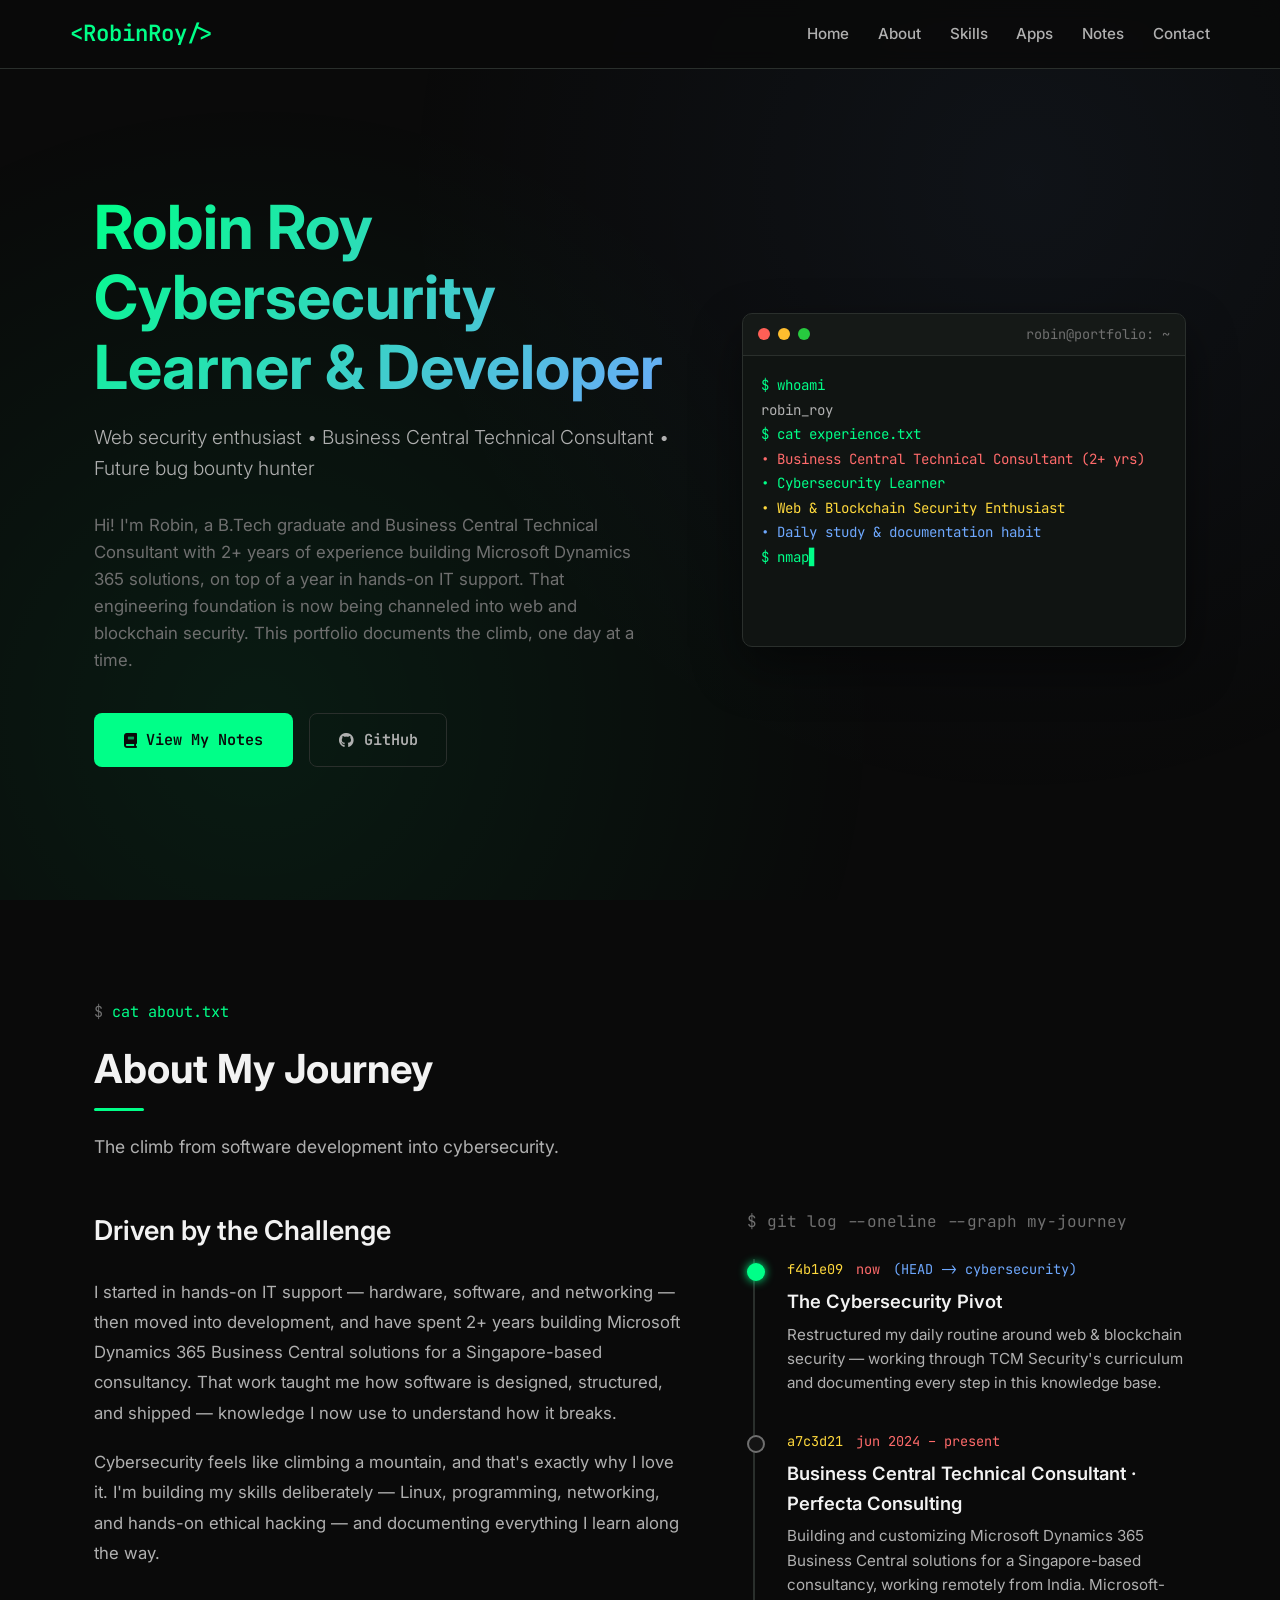
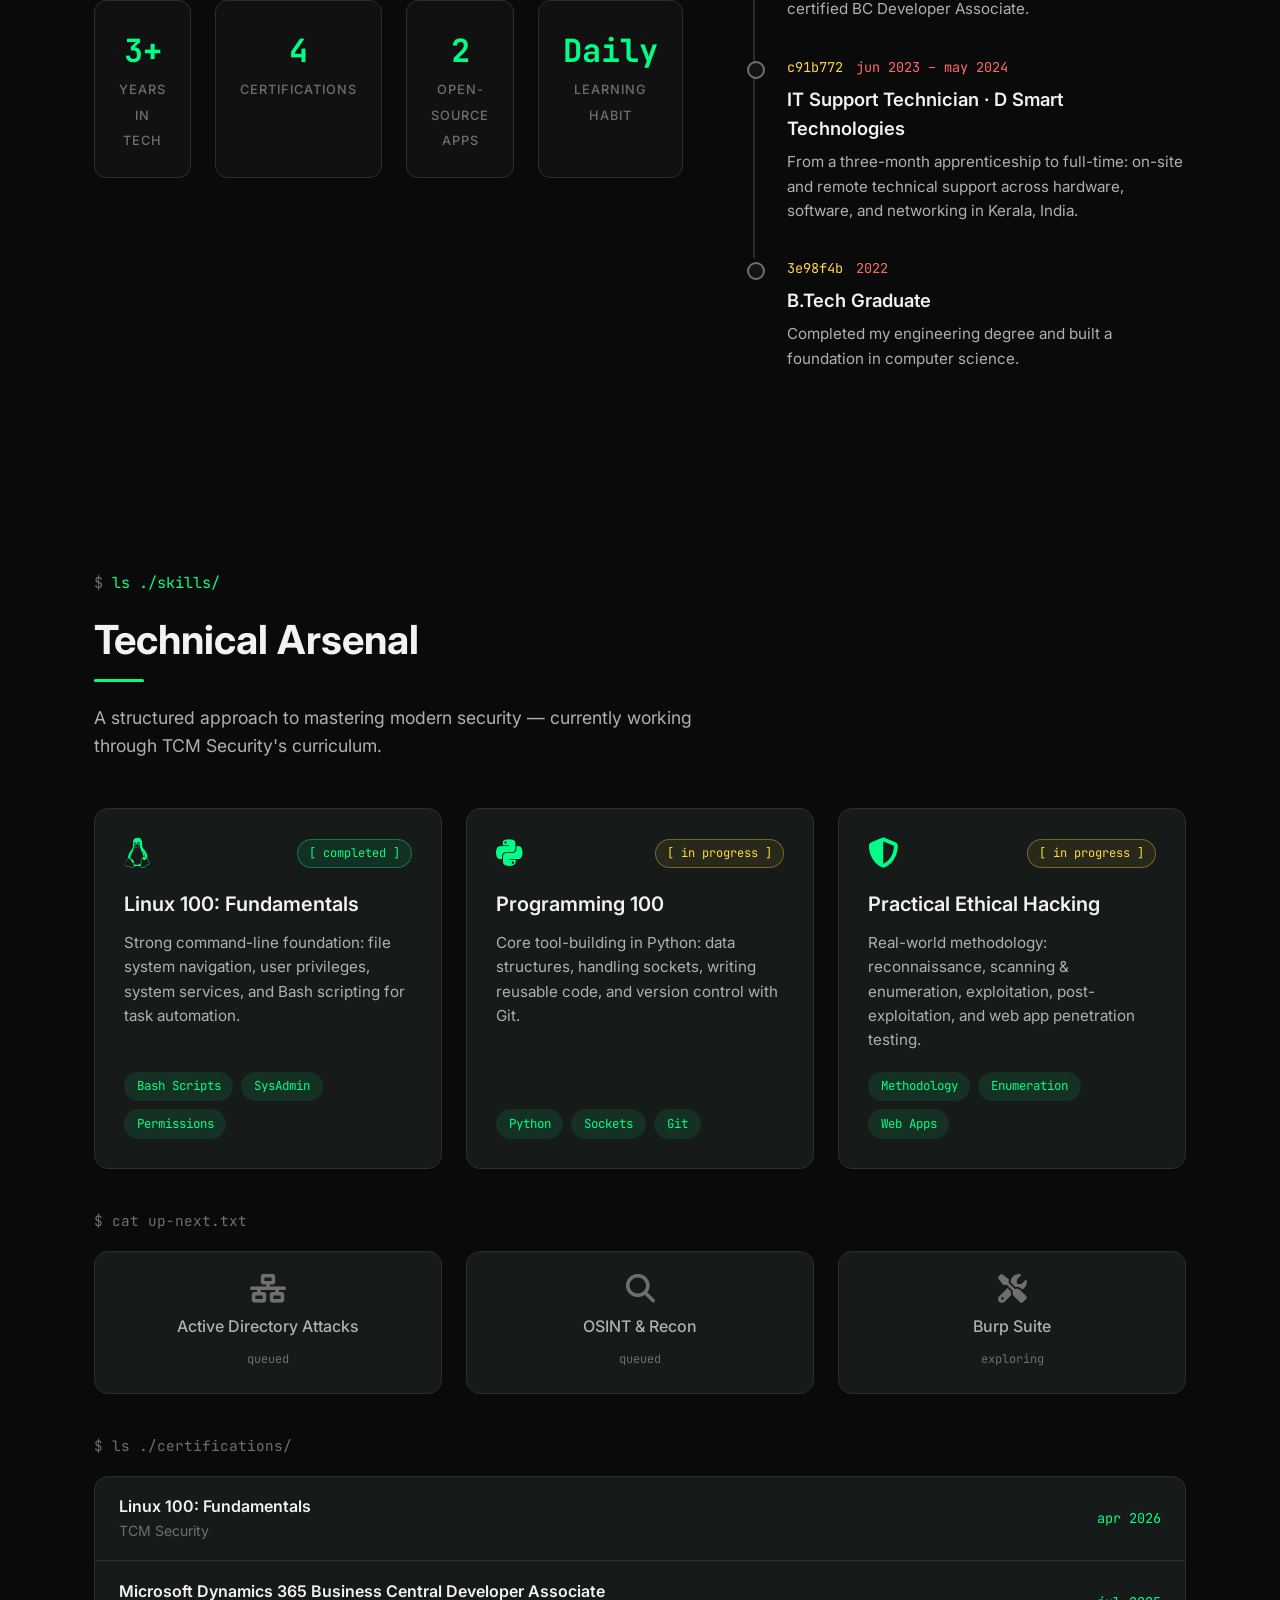
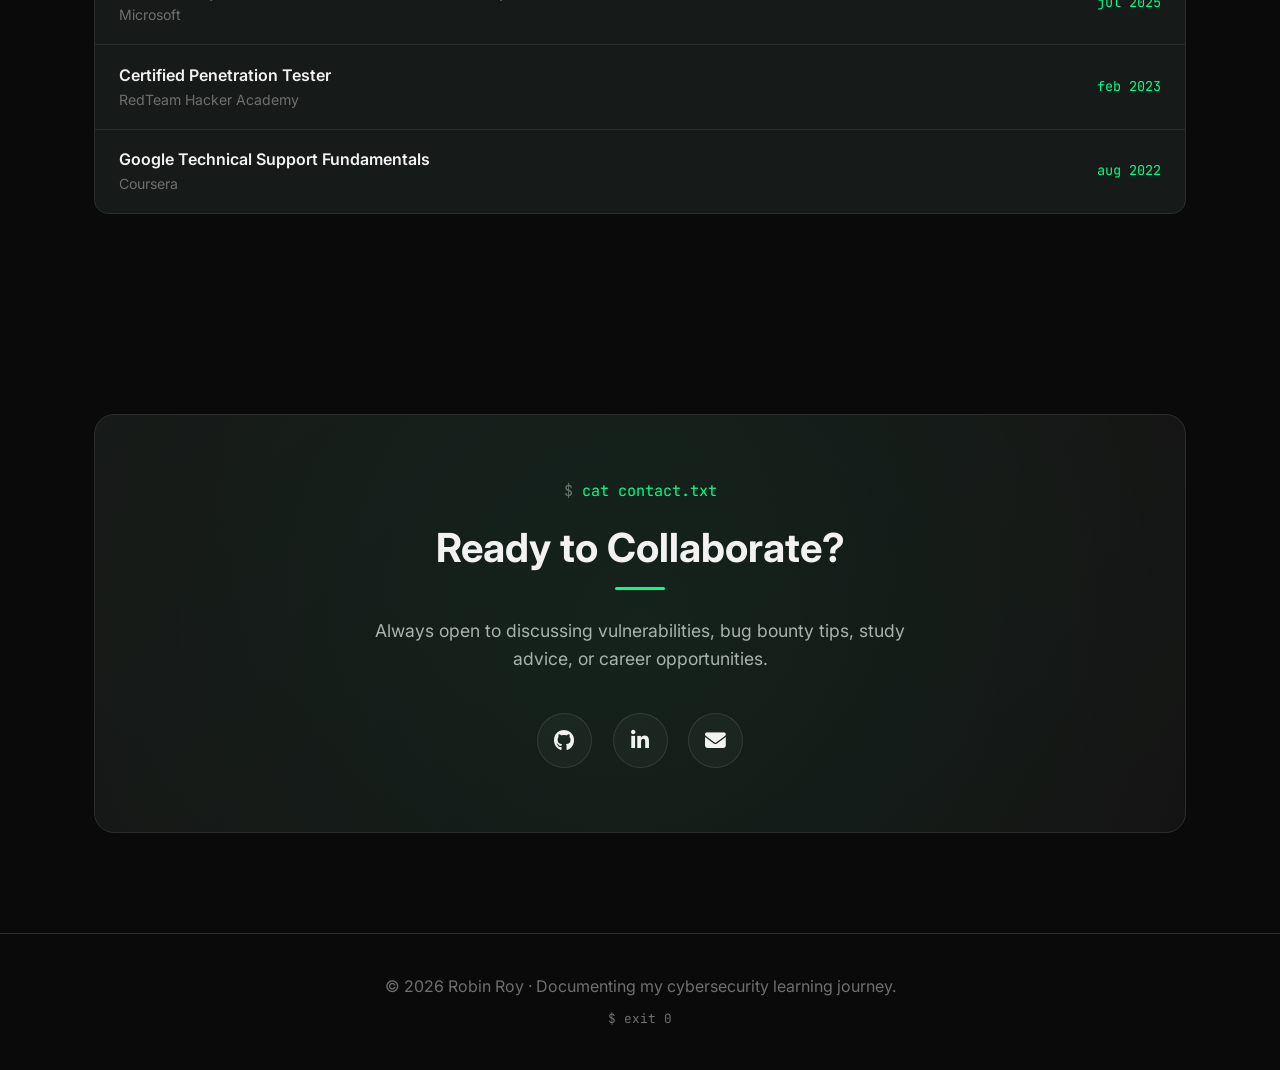
==== commit 081d31af: "Animation-only terminal; move Knowledge Base to notes.html - Hero terminal is now display-only per R" ====
--- a/index.html
+++ b/index.html
@@ -33,7 +33,7 @@
                 <li><a href="#about">About</a></li>
                 <li><a href="#skills">Skills</a></li>
                 <li><a href="apps.html">Apps</a></li>
-                <li><a href="#notes">Notes</a></li>
+                <li><a href="notes.html">Notes</a></li>
                 <li><a href="#contact">Contact</a></li>
             </ul>
         </div>
@@ -53,12 +53,12 @@
                         security. This portfolio documents the climb, one day at a time.
                     </p>
                     <div class="hero-actions">
-                        <a href="#notes" class="btn btn-primary"><i class="fas fa-book"></i> View My Notes</a>
+                        <a href="notes.html" class="btn btn-primary"><i class="fas fa-book"></i> View My Notes</a>
                         <a href="https://github.com/BloodBlinker" target="_blank" rel="noopener" class="btn btn-ghost"><i class="fab fa-github"></i> GitHub</a>
                     </div>
                 </div>
 
-                <!-- Interactive terminal: try typing 'help' (static fallback below if JS is off) -->
+                <!-- Animated terminal (static fallback below if JS is off) -->
                 <div class="terminal">
                     <div class="terminal-header">
                         <div class="terminal-dots">
@@ -76,6 +76,7 @@
                         <div class="t-green">• Cybersecurity Learner</div>
                         <div class="t-yellow">• Web &amp; Blockchain Security Enthusiast</div>
                         <div class="t-blue">• Daily study &amp; documentation habit</div>
+                        <div class="typing-cursor" style="margin-top: 10px;">$ init_hacking_routine...</div>
                     </div>
                 </div>
             </div>
@@ -266,84 +267,6 @@
     </section>
 
 
-    <!-- Knowledge Base -->
-    <section id="notes" class="section">
-        <div class="container">
-            <span class="section-cmd">ls ~/notes/</span>
-            <h2 class="section-title">Knowledge Base</h2>
-            <p class="section-subtitle">Documenting the climb — one concept at a time. Notes are written after completing each course, in my own words.</p>
-
-            <div class="notes-grid">
-                <a href="linux-basics.html" class="note-card reveal">
-                    <div class="note-card-header">
-                        <div class="terminal-dots">
-                            <div class="terminal-dot dot-red"></div>
-                            <div class="terminal-dot dot-yellow"></div>
-                            <div class="terminal-dot dot-green"></div>
-                        </div>
-                        <span class="note-path">~/notes/linux-basics</span>
-                    </div>
-                    <div class="note-card-body">
-                        <span class="note-category">OS Fundamentals</span>
-                        <h3>Linux Basics</h3>
-                        <p class="note-excerpt">Essential commands, navigation, file management, and utilities — from the Linux 100 course.</p>
-                        <span class="note-link">view notes <i class="fas fa-arrow-right" aria-hidden="true"></i></span>
-                    </div>
-                </a>
-
-                <div class="note-card wip reveal">
-                    <div class="note-card-header">
-                        <div class="terminal-dots">
-                            <div class="terminal-dot dot-red"></div>
-                            <div class="terminal-dot dot-yellow"></div>
-                            <div class="terminal-dot dot-green"></div>
-                        </div>
-                        <span class="note-path">~/notes/programming-basics</span>
-                    </div>
-                    <div class="note-card-body">
-                        <span class="note-category">Development</span>
-                        <h3>Programming Basics</h3>
-                        <p class="note-excerpt">Fundamental programming concepts and logic for scripting and tool-building.</p>
-                        <span class="note-status">in progress</span>
-                    </div>
-                </div>
-
-                <div class="note-card wip reveal">
-                    <div class="note-card-header">
-                        <div class="terminal-dots">
-                            <div class="terminal-dot dot-red"></div>
-                            <div class="terminal-dot dot-yellow"></div>
-                            <div class="terminal-dot dot-green"></div>
-                        </div>
-                        <span class="note-path">~/notes/peh</span>
-                    </div>
-                    <div class="note-card-body">
-                        <span class="note-category">Ethical Hacking</span>
-                        <h3>TCM Security PEH Notes</h3>
-                        <p class="note-excerpt">Study notes from TCM Security's Practical Ethical Hacking course.</p>
-                        <span class="note-status">in progress</span>
-                    </div>
-                </div>
-
-                <div class="note-card wip reveal">
-                    <div class="note-card-header">
-                        <div class="terminal-dots">
-                            <div class="terminal-dot dot-red"></div>
-                            <div class="terminal-dot dot-yellow"></div>
-                            <div class="terminal-dot dot-green"></div>
-                        </div>
-                        <span class="note-path">~/notes/burp-suite</span>
-                    </div>
-                    <div class="note-card-body">
-                        <span class="note-category">Web Security</span>
-                        <h3>Burp Suite Notes</h3>
-                        <p class="note-excerpt">Techniques and methodologies for web application security testing.</p>
-                        <span class="note-status">in progress</span>
-                    </div>
-                </div>
-            </div>
-        </div>
-    </section>
 
     <!-- Contact -->
     <section id="contact" class="section">
--- a/css/style.css
+++ b/css/style.css
@@ -336,7 +336,6 @@
     min-height: 290px;
     max-height: 360px;
     overflow-y: auto;
-    cursor: text;
 }
 
 .terminal-body div {
@@ -351,27 +350,6 @@
 .t-yellow { color: var(--t-yellow); }
 .t-blue   { color: var(--t-blue); }
 .t-green  { color: var(--accent); }
-
-.terminal-input-line {
-    display: flex;
-    align-items: center;
-    gap: 0.5rem;
-}
-
-.terminal-input-line .prompt {
-    color: var(--accent);
-}
-
-.terminal-input {
-    flex: 1;
-    background: transparent;
-    border: none;
-    outline: none;
-    color: var(--text-primary);
-    font-family: var(--mono);
-    font-size: 0.88rem;
-    caret-color: var(--accent);
-}
 
 .typing-cursor::after {
     content: '▋';
